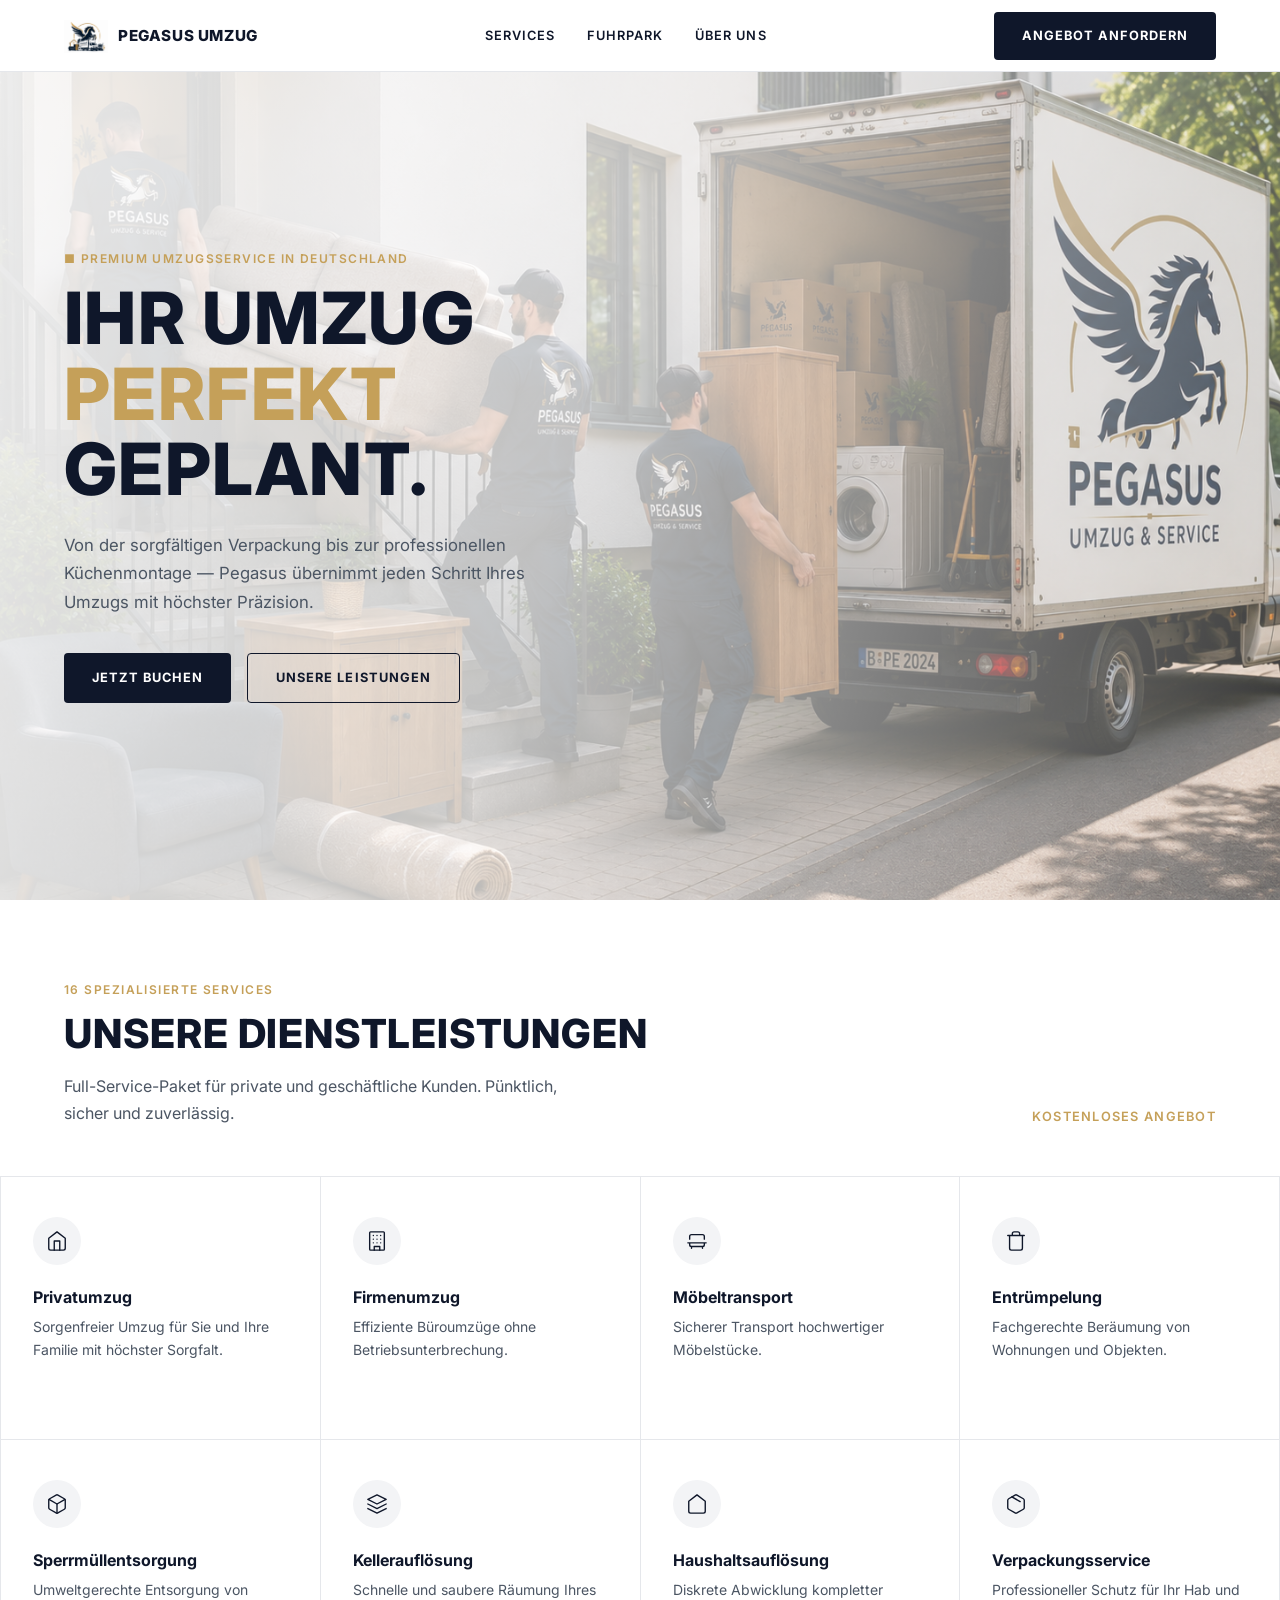
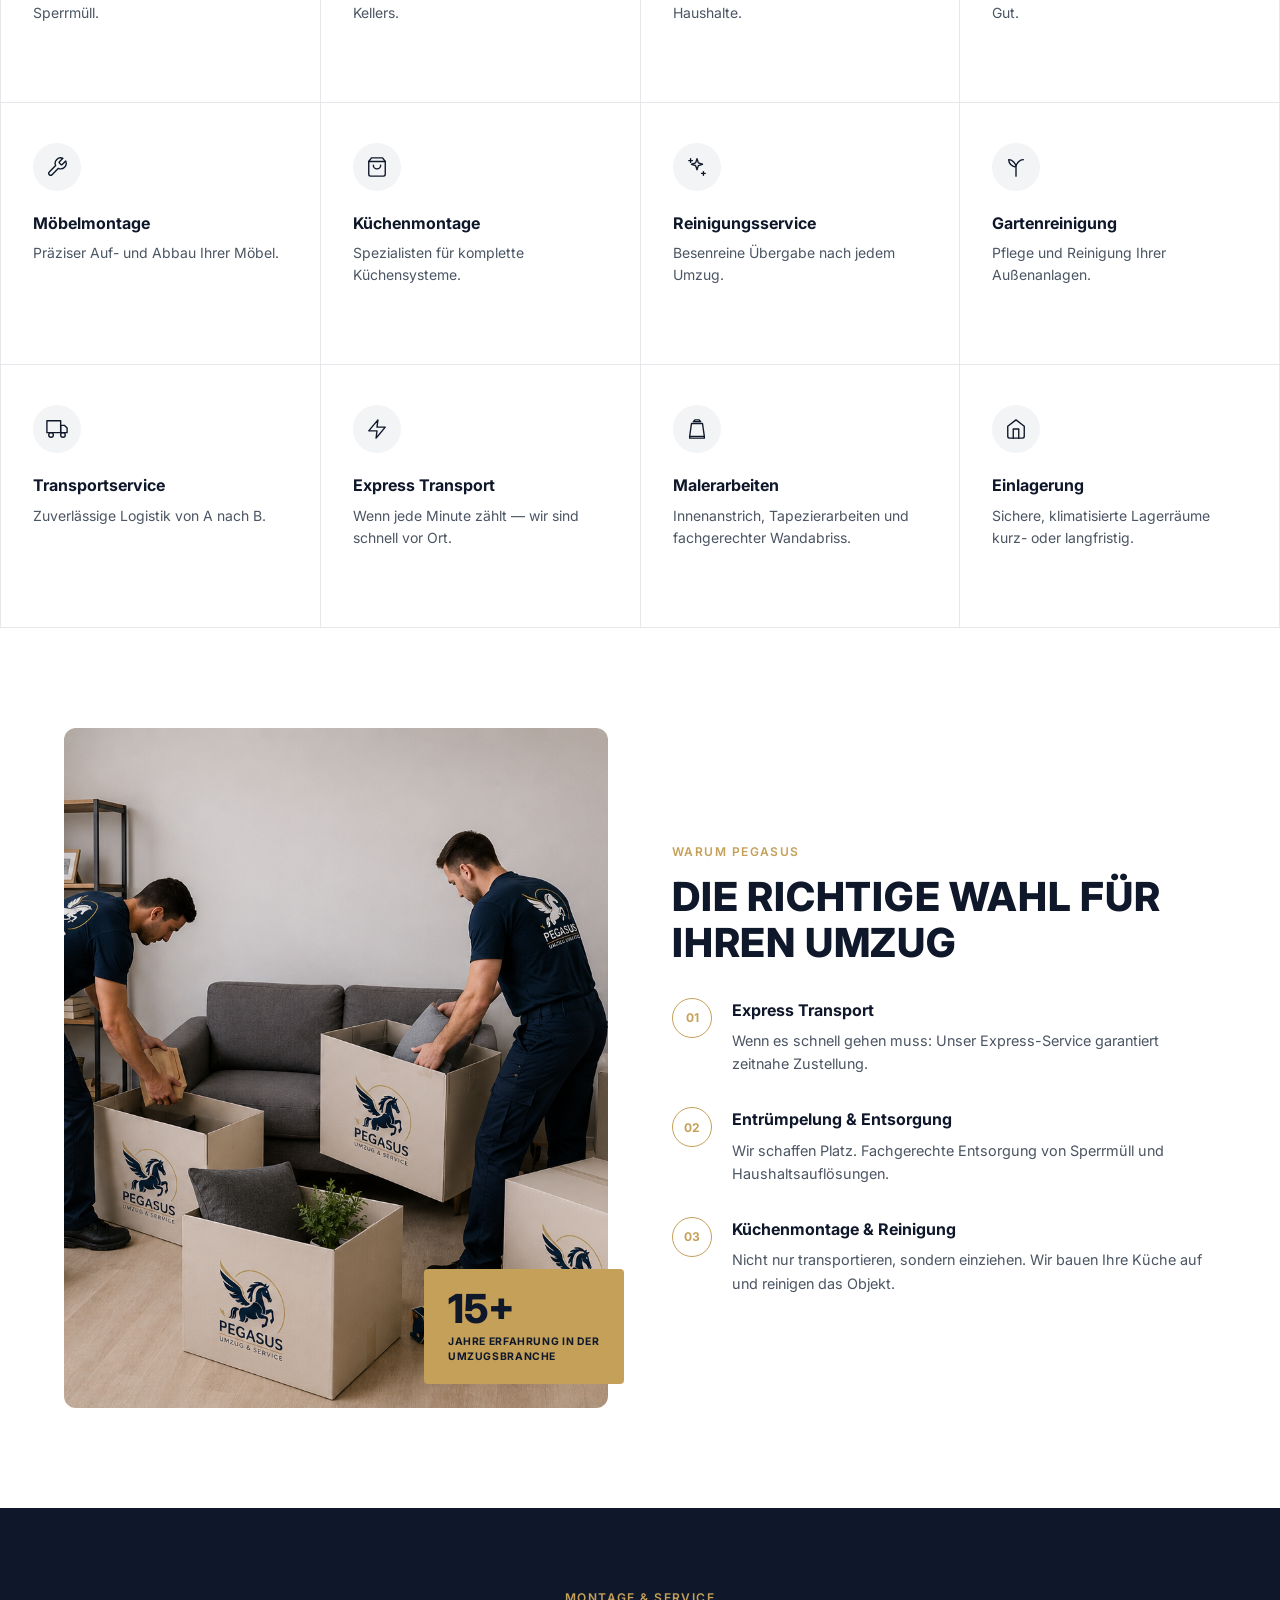
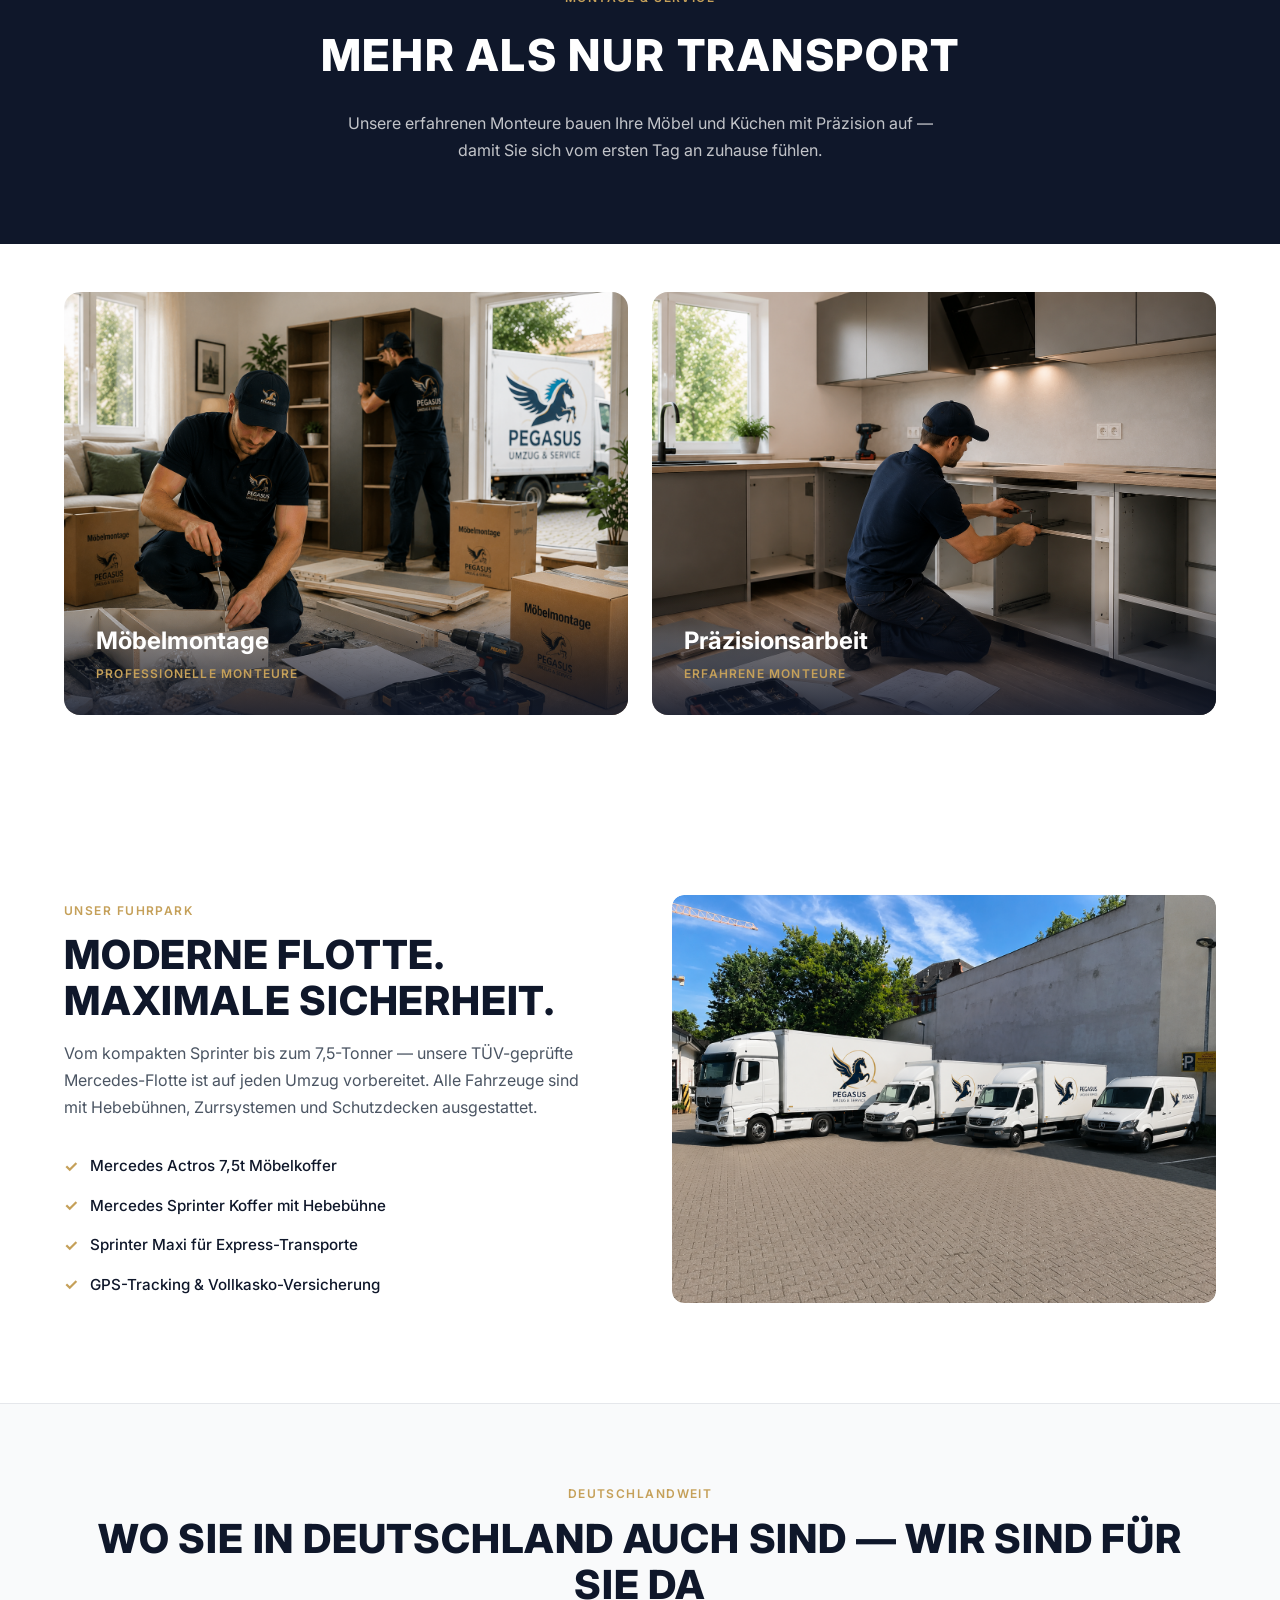
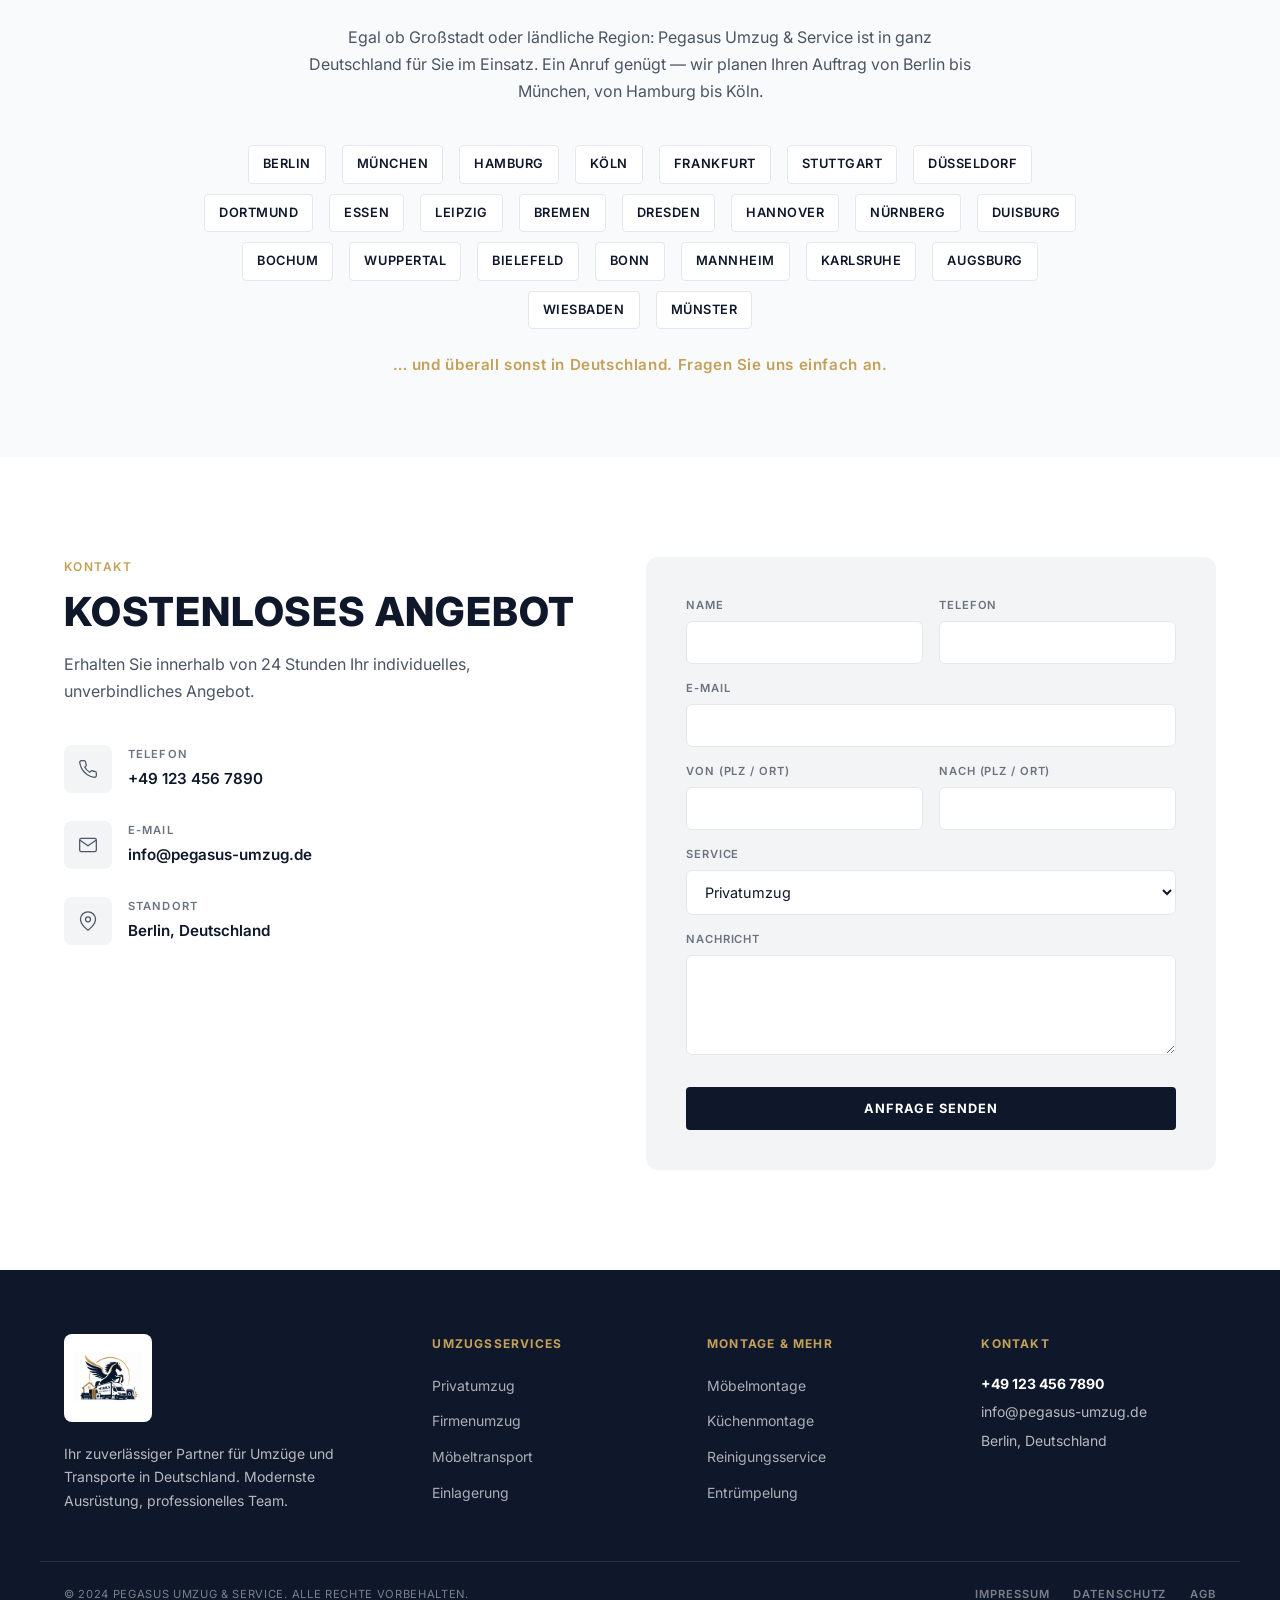
==== index.html @ 6a8cd38b "Pegasus Umzug static website Co-authored-by: Cursor <cursoragent@cursor.com>" ====
<!DOCTYPE html>
<html lang="de">
<head>
  <meta charset="UTF-8" />
  <meta name="viewport" content="width=device-width, initial-scale=1.0" />
  <title>PEGASUS UMZUG — Premium Umzugsservice in Deutschland</title>
  <link rel="preconnect" href="https://fonts.googleapis.com" />
  <link rel="preconnect" href="https://fonts.gstatic.com" crossorigin />
  <link href="https://fonts.googleapis.com/css2?family=Inter:wght@400;500;600;700;800&display=swap" rel="stylesheet" />
  <link rel="stylesheet" href="styles.css" />
</head>
<body>
  <!-- Header -->
  <header class="header" id="header">
    <div class="container header__inner">
      <a href="index.html" class="logo">
        <img src="images/logo.png" alt="Pegasus Umzug Logo" class="logo__img" />
        <span class="logo__text">PEGASUS UMZUG</span>
      </a>
      <nav class="nav" id="nav">
        <a href="#services" class="nav__link">SERVICES</a>
        <a href="#fuhrpark" class="nav__link">FUHRPARK</a>
        <a href="#ueber-uns" class="nav__link">ÜBER UNS</a>
      </nav>
      <a href="#kontakt" class="btn btn--primary header__cta">ANGEBOT ANFORDERN</a>
      <button class="menu-toggle" id="menuToggle" aria-label="Menü öffnen">
        <span></span><span></span><span></span>
      </button>
    </div>
  </header>

  <!-- Hero -->
  <section class="hero" id="hero">
    <div class="hero__bg">
      <img src="images/ChatGPT Image 21 May 2026 16_20_04.png" alt="Pegasus Umzug Team" />
      <div class="hero__overlay"></div>
    </div>
    <div class="container hero__content">
      <p class="label">■ PREMIUM UMZUGSSERVICE IN DEUTSCHLAND</p>
      <h1 class="hero__title">
        IHR UMZUG<br />
        <span class="text-gold">PERFEKT</span><br />
        GEPLANT.
      </h1>
      <p class="hero__desc">
        Von der sorgfältigen Verpackung bis zur professionellen Küchenmontage — Pegasus übernimmt jeden Schritt Ihres Umzugs mit höchster Präzision.
      </p>
      <div class="hero__buttons">
        <a href="#kontakt" class="btn btn--primary">JETZT BUCHEN</a>
        <a href="#services" class="btn btn--outline">UNSERE LEISTUNGEN</a>
      </div>
    </div>
  </section>

  <!-- Services -->
  <section class="services" id="services">
    <div class="container">
      <div class="services__header">
        <div>
          <p class="label">16 SPEZIALISIERTE SERVICES</p>
          <h2 class="section-title">UNSERE DIENSTLEISTUNGEN</h2>
          <p class="section-desc">Full-Service-Paket für private und geschäftliche Kunden. Pünktlich, sicher und zuverlässig.</p>
        </div>
        <a href="#kontakt" class="services__link">KOSTENLOSES ANGEBOT</a>
      </div>
    </div>
    <div class="services-grid" id="servicesGrid"></div>
  </section>

  <!-- Why Pegasus -->
  <section class="why" id="ueber-uns">
    <div class="container why__inner">
      <div class="why__image-wrap">
        <img src="images/ChatGPT Image 21 May 2026 16_37_24.png" alt="Pegasus Team beim Verpacken" class="why__image" />
        <div class="why__badge">
          <span class="why__badge-num">15+</span>
          <span class="why__badge-text">JAHRE ERFAHRUNG IN DER UMZUGSBRANCHE</span>
        </div>
      </div>
      <div class="why__content">
        <p class="label">WARUM PEGASUS</p>
        <h2 class="section-title">DIE RICHTIGE WAHL FÜR IHREN UMZUG</h2>
        <div class="why__features">
          <div class="why__feature">
            <span class="why__num">01</span>
            <div>
              <h3>Express Transport</h3>
              <p>Wenn es schnell gehen muss: Unser Express-Service garantiert zeitnahe Zustellung.</p>
            </div>
          </div>
          <div class="why__feature">
            <span class="why__num">02</span>
            <div>
              <h3>Entrümpelung & Entsorgung</h3>
              <p>Wir schaffen Platz. Fachgerechte Entsorgung von Sperrmüll und Haushaltsauflösungen.</p>
            </div>
          </div>
          <div class="why__feature">
            <span class="why__num">03</span>
            <div>
              <h3>Küchenmontage & Reinigung</h3>
              <p>Nicht nur transportieren, sondern einziehen. Wir bauen Ihre Küche auf und reinigen das Objekt.</p>
            </div>
          </div>
        </div>
      </div>
    </div>
  </section>

  <!-- Montage -->
  <section class="montage">
    <div class="montage__hero">
      <p class="label label--light">MONTAGE & SERVICE</p>
      <h2 class="montage__title">MEHR ALS NUR TRANSPORT</h2>
      <p class="montage__subtitle">
        Unsere erfahrenen Monteure bauen Ihre Möbel und Küchen mit Präzision auf — damit Sie sich vom ersten Tag an zuhause fühlen.
      </p>
    </div>
    <div class="container montage__cards">
      <div class="montage-card">
        <img src="images/Möbelmontage/ChatGPT Image 21 May 2026 21_52_45.png" alt="Möbelmontage" />
        <div class="montage-card__overlay">
          <h3>Möbelmontage</h3>
          <p class="text-gold">PROFESSIONELLE MONTEURE</p>
        </div>
      </div>
      <div class="montage-card">
        <img src="images/Küchenmontage/ChatGPT Image 21 May 2026 21_58_12.png" alt="Präzisionsarbeit" />
        <div class="montage-card__overlay">
          <h3>Präzisionsarbeit</h3>
          <p class="text-gold">ERFAHRENE MONTEURE</p>
        </div>
      </div>
    </div>
  </section>

  <!-- Fleet -->
  <section class="fleet" id="fuhrpark">
    <div class="container fleet__inner">
      <div class="fleet__content">
        <p class="label">UNSER FUHRPARK</p>
        <h2 class="section-title">MODERNE FLOTTE. MAXIMALE SICHERHEIT.</h2>
        <p class="section-desc">
          Vom kompakten Sprinter bis zum 7,5-Tonner — unsere TÜV-geprüfte Mercedes-Flotte ist auf jeden Umzug vorbereitet. Alle Fahrzeuge sind mit Hebebühnen, Zurrsystemen und Schutzdecken ausgestattet.
        </p>
        <ul class="fleet__list">
          <li>Mercedes Actros 7,5t Möbelkoffer</li>
          <li>Mercedes Sprinter Koffer mit Hebebühne</li>
          <li>Sprinter Maxi für Express-Transporte</li>
          <li>GPS-Tracking & Vollkasko-Versicherung</li>
        </ul>
      </div>
      <div class="fleet__image-wrap">
        <img src="images/araclar.png" alt="Pegasus Fuhrpark" class="fleet__image" />
      </div>
    </div>
  </section>

  <!-- Deutschlandweit -->
  <section class="coverage" id="einsatzgebiet">
    <div class="container coverage__inner">
      <p class="label">DEUTSCHLANDWEIT</p>
      <h2 class="section-title">WO SIE IN DEUTSCHLAND AUCH SIND — WIR SIND FÜR SIE DA</h2>
      <p class="section-desc coverage__lead">
        Egal ob Großstadt oder ländliche Region: Pegasus Umzug & Service ist in ganz Deutschland für Sie im Einsatz. Ein Anruf genügt — wir planen Ihren Auftrag von Berlin bis München, von Hamburg bis Köln.
      </p>
      <div class="coverage__cities">
        <span>Berlin</span><span>München</span><span>Hamburg</span><span>Köln</span>
        <span>Frankfurt</span><span>Stuttgart</span><span>Düsseldorf</span><span>Dortmund</span>
        <span>Essen</span><span>Leipzig</span><span>Bremen</span><span>Dresden</span>
        <span>Hannover</span><span>Nürnberg</span><span>Duisburg</span><span>Bochum</span>
        <span>Wuppertal</span><span>Bielefeld</span><span>Bonn</span><span>Mannheim</span>
        <span>Karlsruhe</span><span>Augsburg</span><span>Wiesbaden</span><span>Münster</span>
      </div>
      <p class="coverage__note">… und überall sonst in Deutschland. Fragen Sie uns einfach an.</p>
    </div>
  </section>

  <!-- Contact -->
  <section class="contact" id="kontakt">
    <div class="container contact__inner">
      <div class="contact__info">
        <p class="label">KONTAKT</p>
        <h2 class="section-title">KOSTENLOSES ANGEBOT</h2>
        <p class="section-desc">Erhalten Sie innerhalb von 24 Stunden Ihr individuelles, unverbindliches Angebot.</p>
        <div class="contact__details">
          <div class="contact__item">
            <div class="contact__icon">
              <svg viewBox="0 0 24 24" fill="none" stroke="currentColor" stroke-width="1.5"><path d="M22 16.92v3a2 2 0 01-2.18 2 19.79 19.79 0 01-8.63-3.07 19.5 19.5 0 01-6-6 19.79 19.79 0 01-3.07-8.67A2 2 0 014.11 2h3a2 2 0 012 1.72c.127.96.361 1.903.7 2.81a2 2 0 01-.45 2.11L8.09 9.91a16 16 0 006 6l1.27-1.27a2 2 0 012.11-.45c.907.339 1.85.573 2.81.7A2 2 0 0122 16.92z"/></svg>
            </div>
            <div>
              <span class="contact__label">TELEFON</span>
              <a href="tel:+491234567890">+49 123 456 7890</a>
            </div>
          </div>
          <div class="contact__item">
            <div class="contact__icon">
              <svg viewBox="0 0 24 24" fill="none" stroke="currentColor" stroke-width="1.5"><path d="M4 4h16c1.1 0 2 .9 2 2v12c0 1.1-.9 2-2 2H4c-1.1 0-2-.9-2-2V6c0-1.1.9-2 2-2z"/><polyline points="22,6 12,13 2,6"/></svg>
            </div>
            <div>
              <span class="contact__label">E-MAIL</span>
              <a href="mailto:info@pegasus-umzug.de">info@pegasus-umzug.de</a>
            </div>
          </div>
          <div class="contact__item">
            <div class="contact__icon">
              <svg viewBox="0 0 24 24" fill="none" stroke="currentColor" stroke-width="1.5"><path d="M21 10c0 7-9 13-9 13s-9-6-9-13a9 9 0 0118 0z"/><circle cx="12" cy="10" r="3"/></svg>
            </div>
            <div>
              <span class="contact__label">STANDORT</span>
              <span>Berlin, Deutschland</span>
            </div>
          </div>
        </div>
      </div>
      <form class="contact__form" id="contactForm" onsubmit="return false;">
        <div class="form-row">
          <div class="form-group">
            <label for="name">NAME</label>
            <input type="text" id="name" name="name" required />
          </div>
          <div class="form-group">
            <label for="phone">TELEFON</label>
            <input type="tel" id="phone" name="phone" required />
          </div>
        </div>
        <div class="form-group">
          <label for="email">E-MAIL</label>
          <input type="email" id="email" name="email" required />
        </div>
        <div class="form-row">
          <div class="form-group">
            <label for="from">VON (PLZ / ORT)</label>
            <input type="text" id="from" name="from" />
          </div>
          <div class="form-group">
            <label for="to">NACH (PLZ / ORT)</label>
            <input type="text" id="to" name="to" />
          </div>
        </div>
        <div class="form-group">
          <label for="service">SERVICE</label>
          <select id="service" name="service"></select>
        </div>
        <div class="form-group">
          <label for="message">NACHRICHT</label>
          <textarea id="message" name="message" rows="4"></textarea>
        </div>
        <button type="submit" class="btn btn--primary btn--full">ANFRAGE SENDEN</button>
      </form>
    </div>
  </section>

  <!-- Footer -->
  <footer class="footer">
    <div class="container footer__grid">
      <div class="footer__brand">
        <div class="footer__logo-box">
          <img src="images/logo.png" alt="Pegasus Umzug Logo" class="footer__logo" />
        </div>
        <p>Ihr zuverlässiger Partner für Umzüge und Transporte in Deutschland. Modernste Ausrüstung, professionelles Team.</p>
      </div>
      <div class="footer__col">
        <h4>UMZUGSSERVICES</h4>
        <ul>
          <li><a href="service.html?s=privatumzug">Privatumzug</a></li>
          <li><a href="service.html?s=firmenumzug">Firmenumzug</a></li>
          <li><a href="service.html?s=moebeltransport">Möbeltransport</a></li>
          <li><a href="service.html?s=einlagerung">Einlagerung</a></li>
        </ul>
      </div>
      <div class="footer__col">
        <h4>MONTAGE & MEHR</h4>
        <ul>
          <li><a href="service.html?s=moebelmontage">Möbelmontage</a></li>
          <li><a href="service.html?s=kuechenmontage">Küchenmontage</a></li>
          <li><a href="service.html?s=reinigungsservice">Reinigungsservice</a></li>
          <li><a href="service.html?s=entruempelung">Entrümpelung</a></li>
        </ul>
      </div>
      <div class="footer__col">
        <h4>KONTAKT</h4>
        <p class="footer__phone">+49 123 456 7890</p>
        <p>info@pegasus-umzug.de</p>
        <p>Berlin, Deutschland</p>
      </div>
    </div>
    <div class="container footer__bottom">
      <p>© 2024 PEGASUS UMZUG & SERVICE. ALLE RECHTE VORBEHALTEN.</p>
      <div class="footer__legal">
        <a href="#">IMPRESSUM</a>
        <a href="#">DATENSCHUTZ</a>
        <a href="#">AGB</a>
      </div>
    </div>
  </footer>

  <script src="services-data.js?v=5"></script>
  <script src="form.js?v=4"></script>
  <script src="script.js?v=4"></script>
</body>
</html>
---- styles.css ----
/* ===== Variables ===== */
:root {
  --navy: #0f172a;
  --navy-light: #1e293b;
  --gold: #c5a059;
  --gold-light: #d4b06a;
  --white: #ffffff;
  --gray-50: #f9fafb;
  --gray-100: #f3f4f6;
  --gray-200: #e5e7eb;
  --gray-400: #9ca3af;
  --gray-500: #6b7280;
  --gray-600: #4b5563;
  --font: 'Inter', -apple-system, BlinkMacSystemFont, sans-serif;
  --container: 1200px;
  --header-h: 72px;
}

/* ===== Reset ===== */
*, *::before, *::after { box-sizing: border-box; margin: 0; padding: 0; }
html { scroll-behavior: smooth; }
body {
  font-family: var(--font);
  color: var(--navy);
  background: var(--white);
  line-height: 1.6;
  -webkit-font-smoothing: antialiased;
}
img { max-width: 100%; display: block; }
a { text-decoration: none; color: inherit; }
ul { list-style: none; }
button { font-family: inherit; cursor: pointer; border: none; background: none; }

.container {
  max-width: var(--container);
  margin: 0 auto;
  padding: 0 24px;
}

/* ===== Utilities ===== */
.label {
  font-size: 0.75rem;
  font-weight: 600;
  letter-spacing: 0.12em;
  text-transform: uppercase;
  color: var(--gold);
  margin-bottom: 12px;
}
.label--light { color: var(--gold); }

.text-gold { color: var(--gold); }

.section-title {
  font-size: clamp(1.75rem, 4vw, 2.5rem);
  font-weight: 800;
  letter-spacing: 0.02em;
  text-transform: uppercase;
  line-height: 1.15;
  color: var(--navy);
  margin-bottom: 16px;
}

.section-desc {
  font-size: 1rem;
  color: var(--gray-600);
  max-width: 520px;
  line-height: 1.7;
}

/* ===== Buttons ===== */
.btn {
  display: inline-flex;
  align-items: center;
  justify-content: center;
  padding: 14px 28px;
  font-size: 0.8rem;
  font-weight: 700;
  letter-spacing: 0.08em;
  text-transform: uppercase;
  border-radius: 4px;
  transition: background 0.2s, color 0.2s, border-color 0.2s;
  white-space: nowrap;
}
.btn--primary {
  background: var(--navy);
  color: var(--white);
}
.btn--primary:hover { background: var(--navy-light); }
.btn--outline {
  background: transparent;
  color: var(--navy);
  border: 1.5px solid var(--navy);
}
.btn--outline:hover { background: var(--navy); color: var(--white); }
.btn--full { width: 100%; }

/* ===== Form toast ===== */
.form-toast {
  position: fixed;
  top: var(--header-h);
  left: 0;
  right: 0;
  z-index: 9999;
  display: flex;
  align-items: center;
  justify-content: center;
  gap: 16px;
  padding: 16px 24px;
  font-size: 0.95rem;
  font-weight: 600;
  letter-spacing: 0.02em;
  animation: toastIn 0.35s ease;
}
.form-toast--success {
  background: var(--navy);
  color: var(--white);
}
.form-toast--error {
  background: #991b1b;
  color: var(--white);
}
.form-toast__close {
  background: none;
  border: none;
  color: inherit;
  font-size: 1.5rem;
  line-height: 1;
  padding: 0 4px;
  opacity: 0.8;
  cursor: pointer;
}
.form-toast__close:hover { opacity: 1; }
@keyframes toastIn {
  from { transform: translateY(-100%); opacity: 0; }
  to { transform: translateY(0); opacity: 1; }
}

/* ===== Header ===== */
.header {
  position: fixed;
  top: 0;
  left: 0;
  right: 0;
  z-index: 1000;
  background: var(--white);
  border-bottom: 1px solid var(--gray-200);
  height: var(--header-h);
}
.header__inner {
  display: flex;
  align-items: center;
  justify-content: space-between;
  height: var(--header-h);
  gap: 24px;
}
.logo {
  display: flex;
  align-items: center;
  gap: 10px;
  flex-shrink: 0;
}
.logo__img {
  width: 44px;
  height: 44px;
  object-fit: contain;
}
.logo__text {
  font-size: 0.95rem;
  font-weight: 800;
  letter-spacing: 0.04em;
  color: var(--navy);
}
.nav {
  display: flex;
  align-items: center;
  gap: 32px;
}
.nav__link {
  font-size: 0.8rem;
  font-weight: 600;
  letter-spacing: 0.08em;
  color: var(--navy);
  transition: color 0.2s;
}
.nav__link:hover { color: var(--gold); }
.header__cta { flex-shrink: 0; }

.menu-toggle {
  display: none;
  flex-direction: column;
  gap: 5px;
  padding: 4px;
}
.menu-toggle span {
  display: block;
  width: 24px;
  height: 2px;
  background: var(--navy);
  transition: transform 0.3s, opacity 0.3s;
}
.menu-toggle.active span:nth-child(1) { transform: translateY(7px) rotate(45deg); }
.menu-toggle.active span:nth-child(2) { opacity: 0; }
.menu-toggle.active span:nth-child(3) { transform: translateY(-7px) rotate(-45deg); }

/* ===== Hero ===== */
.hero {
  position: relative;
  min-height: 100vh;
  display: flex;
  align-items: center;
  padding-top: var(--header-h);
  overflow: hidden;
}
.hero__bg {
  position: absolute;
  inset: 0;
}
.hero__bg img {
  width: 100%;
  height: 100%;
  object-fit: cover;
  object-position: center 30%;
}
.hero__overlay {
  position: absolute;
  inset: 0;
  background: linear-gradient(
    105deg,
    rgba(255, 255, 255, 0.92) 0%,
    rgba(255, 255, 255, 0.75) 45%,
    rgba(255, 255, 255, 0.2) 100%
  );
}
.hero__content {
  position: relative;
  z-index: 1;
  padding: 80px 24px 100px;
  max-width: var(--container);
  margin: 0 auto;
  width: 100%;
}
.hero__title {
  font-size: clamp(2.5rem, 7vw, 4.5rem);
  font-weight: 800;
  letter-spacing: 0.02em;
  line-height: 1.05;
  text-transform: uppercase;
  color: var(--navy);
  margin-bottom: 24px;
}
.hero__desc {
  font-size: 1.05rem;
  color: var(--gray-600);
  max-width: 480px;
  margin-bottom: 36px;
  line-height: 1.7;
}
.hero__buttons {
  display: flex;
  flex-wrap: wrap;
  gap: 16px;
}

/* ===== Services ===== */
.services {
  padding: 80px 0 0;
}
.services__header {
  display: flex;
  justify-content: space-between;
  align-items: flex-end;
  gap: 24px;
  margin-bottom: 48px;
  flex-wrap: wrap;
}
.services__link {
  font-size: 0.8rem;
  font-weight: 600;
  letter-spacing: 0.1em;
  text-transform: uppercase;
  color: var(--gold);
  white-space: nowrap;
  transition: color 0.2s;
}
.services__link:hover { color: var(--navy); }

.services-grid {
  display: grid;
  grid-template-columns: repeat(4, 1fr);
  border-top: 1px solid var(--gray-200);
  border-left: 1px solid var(--gray-200);
}
.service-card {
  display: block;
  padding: 40px 32px;
  border-right: 1px solid var(--gray-200);
  border-bottom: 1px solid var(--gray-200);
  transition: background 0.2s, box-shadow 0.2s;
  cursor: pointer;
  color: inherit;
}
.service-card:hover {
  background: var(--gray-50);
  box-shadow: inset 0 0 0 1px var(--gold);
}
.service-card__more {
  display: inline-block;
  margin-top: 16px;
  font-size: 0.75rem;
  font-weight: 600;
  letter-spacing: 0.06em;
  text-transform: uppercase;
  color: var(--gold);
  opacity: 0;
  transition: opacity 0.2s;
}
.service-card:hover .service-card__more { opacity: 1; }
.service-card__icon {
  width: 48px;
  height: 48px;
  border-radius: 50%;
  background: var(--gray-100);
  display: flex;
  align-items: center;
  justify-content: center;
  margin-bottom: 20px;
}
.service-card__icon svg {
  width: 22px;
  height: 22px;
  stroke: var(--navy);
  fill: none;
  stroke-width: 1.5;
  stroke-linecap: round;
  stroke-linejoin: round;
}
.service-card h3 {
  font-size: 1rem;
  font-weight: 700;
  color: var(--navy);
  margin-bottom: 6px;
}
.service-card p {
  font-size: 0.875rem;
  color: var(--gray-600);
  line-height: 1.6;
}

/* ===== Why Pegasus ===== */
.why {
  padding: 100px 0;
  background: var(--white);
}
.why__inner {
  display: grid;
  grid-template-columns: 1fr 1fr;
  gap: 64px;
  align-items: center;
}
.why__image-wrap {
  position: relative;
}
.why__image {
  width: 100%;
  border-radius: 12px;
  aspect-ratio: 4/5;
  object-fit: cover;
}
.why__badge {
  position: absolute;
  bottom: 24px;
  right: -16px;
  background: var(--gold);
  padding: 20px 24px;
  border-radius: 4px;
  max-width: 200px;
}
.why__badge-num {
  display: block;
  font-size: 2.5rem;
  font-weight: 800;
  color: var(--navy);
  line-height: 1;
}
.why__badge-text {
  font-size: 0.65rem;
  font-weight: 700;
  letter-spacing: 0.06em;
  text-transform: uppercase;
  color: var(--navy);
  line-height: 1.4;
  margin-top: 6px;
  display: block;
}
.why__features {
  display: flex;
  flex-direction: column;
  gap: 32px;
  margin-top: 32px;
}
.why__feature {
  display: flex;
  gap: 20px;
  align-items: flex-start;
}
.why__num {
  flex-shrink: 0;
  width: 40px;
  height: 40px;
  border-radius: 50%;
  border: 1.5px solid var(--gold);
  display: flex;
  align-items: center;
  justify-content: center;
  font-size: 0.75rem;
  font-weight: 700;
  color: var(--gold);
}
.why__feature h3 {
  font-size: 1rem;
  font-weight: 700;
  color: var(--navy);
  margin-bottom: 6px;
}
.why__feature p {
  font-size: 0.9rem;
  color: var(--gray-600);
  line-height: 1.6;
}

/* ===== Montage ===== */
.montage {
  background: var(--white);
}
.montage__hero {
  background: var(--navy);
  text-align: center;
  padding: 80px 24px;
}
.montage__title {
  font-size: clamp(1.75rem, 4vw, 2.75rem);
  font-weight: 800;
  letter-spacing: 0.04em;
  text-transform: uppercase;
  color: var(--white);
  margin-bottom: 20px;
}
.montage__subtitle {
  font-size: 1rem;
  color: rgba(255, 255, 255, 0.75);
  max-width: 600px;
  margin: 0 auto;
  line-height: 1.7;
}
.montage__cards {
  display: grid;
  grid-template-columns: 1fr 1fr;
  gap: 24px;
  padding: 48px 24px 80px;
  max-width: var(--container);
  margin: 0 auto;
}
.montage-card {
  position: relative;
  border-radius: 16px;
  overflow: hidden;
  aspect-ratio: 4/3;
}
.montage-card img {
  width: 100%;
  height: 100%;
  object-fit: cover;
}
.montage-card__overlay {
  position: absolute;
  bottom: 0;
  left: 0;
  right: 0;
  padding: 32px;
  background: linear-gradient(transparent, rgba(15, 23, 42, 0.85));
}
.montage-card__overlay h3 {
  font-size: 1.5rem;
  font-weight: 700;
  color: var(--white);
  margin-bottom: 4px;
}
.montage-card__overlay p {
  font-size: 0.75rem;
  font-weight: 600;
  letter-spacing: 0.1em;
}

/* ===== Fleet ===== */
.fleet {
  padding: 100px 0;
  background: var(--white);
}
.fleet__inner {
  display: grid;
  grid-template-columns: 1fr 1fr;
  gap: 64px;
  align-items: center;
}
.fleet__list {
  margin-top: 32px;
  display: flex;
  flex-direction: column;
  gap: 14px;
}
.fleet__list li {
  font-size: 0.95rem;
  color: var(--navy);
  font-weight: 500;
  display: flex;
  align-items: center;
  gap: 12px;
}
.fleet__list li::before {
  content: '✓';
  color: var(--gold);
  font-weight: 700;
  font-size: 1rem;
}
.fleet__image-wrap {
  border-radius: 12px;
  overflow: hidden;
}
.fleet__image {
  width: 100%;
  border-radius: 12px;
}

/* ===== Deutschlandweit ===== */
.coverage {
  padding: 80px 0;
  background: var(--gray-50);
  border-top: 1px solid var(--gray-200);
}
.coverage__inner {
  text-align: center;
}
.coverage__lead {
  margin: 0 auto 40px;
  max-width: 680px;
}
.coverage__cities {
  display: flex;
  flex-wrap: wrap;
  justify-content: center;
  gap: 10px 16px;
  max-width: 900px;
  margin: 0 auto 24px;
}
.coverage__cities span {
  font-size: 0.8rem;
  font-weight: 600;
  letter-spacing: 0.04em;
  text-transform: uppercase;
  color: var(--navy);
  padding: 8px 14px;
  background: var(--white);
  border: 1px solid var(--gray-200);
  border-radius: 4px;
}
.coverage__note {
  font-size: 0.95rem;
  color: var(--gold);
  font-weight: 600;
  letter-spacing: 0.04em;
}

/* ===== Contact ===== */
.contact {
  padding: 100px 0;
  background: var(--white);
}
.contact__inner {
  display: grid;
  grid-template-columns: 1fr 1.1fr;
  gap: 64px;
  align-items: start;
}
.contact__details {
  margin-top: 40px;
  display: flex;
  flex-direction: column;
  gap: 28px;
}
.contact__item {
  display: flex;
  align-items: center;
  gap: 16px;
}
.contact__icon {
  width: 48px;
  height: 48px;
  background: var(--gray-100);
  border-radius: 8px;
  display: flex;
  align-items: center;
  justify-content: center;
  flex-shrink: 0;
}
.contact__icon svg {
  width: 20px;
  height: 20px;
  stroke: var(--gray-600);
}
.contact__label {
  display: block;
  font-size: 0.7rem;
  font-weight: 600;
  letter-spacing: 0.1em;
  text-transform: uppercase;
  color: var(--gray-500);
  margin-bottom: 2px;
}
.contact__item a,
.contact__item span:not(.contact__label) {
  font-size: 0.95rem;
  font-weight: 600;
  color: var(--navy);
}
.contact__item a:hover { color: var(--gold); }

.contact__form {
  background: var(--gray-100);
  border-radius: 12px;
  padding: 40px;
}
.form-row {
  display: grid;
  grid-template-columns: 1fr 1fr;
  gap: 16px;
}
.form-group {
  margin-bottom: 16px;
}
.form-group label {
  display: block;
  font-size: 0.7rem;
  font-weight: 600;
  letter-spacing: 0.08em;
  text-transform: uppercase;
  color: var(--gray-500);
  margin-bottom: 6px;
}
.form-group input,
.form-group select,
.form-group textarea {
  width: 100%;
  padding: 12px 14px;
  font-family: var(--font);
  font-size: 0.9rem;
  color: var(--navy);
  background: var(--white);
  border: 1px solid var(--gray-200);
  border-radius: 6px;
  outline: none;
  transition: border-color 0.2s;
}
.form-group input:focus,
.form-group select:focus,
.form-group textarea:focus {
  border-color: var(--navy);
}
.form-group textarea { resize: vertical; min-height: 100px; }
.contact__form .btn { margin-top: 8px; }

/* ===== Footer ===== */
.footer {
  background: var(--navy);
  color: rgba(255, 255, 255, 0.7);
  padding: 64px 0 0;
}
.footer__grid {
  display: grid;
  grid-template-columns: 1.4fr 1fr 1fr 1fr;
  gap: 40px;
  padding-bottom: 48px;
}
.footer__logo-box {
  width: 88px;
  height: 88px;
  background: var(--white);
  border-radius: 8px;
  display: flex;
  align-items: center;
  justify-content: center;
  padding: 10px;
  margin-bottom: 20px;
}
.footer__logo {
  width: 100%;
  height: 100%;
  object-fit: contain;
}
.footer__brand p {
  font-size: 0.875rem;
  line-height: 1.7;
  max-width: 280px;
}
.footer__col h4 {
  font-size: 0.75rem;
  font-weight: 700;
  letter-spacing: 0.1em;
  text-transform: uppercase;
  color: var(--gold);
  margin-bottom: 20px;
}
.footer__col ul { display: flex; flex-direction: column; gap: 10px; }
.footer__col a {
  font-size: 0.875rem;
  color: rgba(255, 255, 255, 0.65);
  transition: color 0.2s;
}
.footer__col a:hover { color: var(--white); }
.footer__phone {
  font-size: 1rem;
  font-weight: 700;
  color: var(--white) !important;
  margin-bottom: 8px;
}
.footer__col p {
  font-size: 0.875rem;
  margin-bottom: 6px;
}
.footer__bottom {
  display: flex;
  justify-content: space-between;
  align-items: center;
  padding: 24px;
  border-top: 1px solid rgba(255, 255, 255, 0.1);
  flex-wrap: wrap;
  gap: 16px;
}
.footer__bottom p {
  font-size: 0.7rem;
  letter-spacing: 0.06em;
  text-transform: uppercase;
  color: rgba(255, 255, 255, 0.45);
}
.footer__legal {
  display: flex;
  gap: 24px;
}
.footer__legal a {
  font-size: 0.7rem;
  font-weight: 600;
  letter-spacing: 0.08em;
  text-transform: uppercase;
  color: rgba(255, 255, 255, 0.45);
  transition: color 0.2s;
}
.footer__legal a:hover { color: var(--white); }

/* ===== Responsive ===== */
@media (max-width: 1024px) {
  .services-grid { grid-template-columns: repeat(2, 1fr); }
  .why__inner,
  .fleet__inner,
  .contact__inner { grid-template-columns: 1fr; gap: 40px; }
  .why__badge { right: 16px; }
  .footer__grid { grid-template-columns: 1fr 1fr; }
}

/* ===== Service detail page ===== */
body:has(#serviceMain) {
  padding-top: var(--header-h);
}

.service-hero {
  padding: 48px 0 32px;
  background: var(--gray-50);
  border-bottom: 1px solid var(--gray-200);
}
.service-back {
  display: inline-block;
  font-size: 0.75rem;
  font-weight: 600;
  letter-spacing: 0.08em;
  text-transform: uppercase;
  color: var(--gray-600);
  margin-bottom: 20px;
  transition: color 0.2s;
}
.service-back:hover { color: var(--gold); }
.service-hero__intro {
  font-size: 1.1rem;
  color: var(--gray-600);
  max-width: 720px;
  line-height: 1.75;
  margin-top: 8px;
}

.service-gallery {
  padding: 48px 0;
}
.service-gallery__grid {
  display: grid;
  grid-template-columns: 1fr 1fr;
  gap: 32px;
}
.service-gallery__grid--single {
  grid-template-columns: 1fr;
  max-width: 720px;
  margin: 0 auto;
}
.service-gallery__item {
  margin: 0;
  border-radius: 12px;
  overflow: hidden;
  background: var(--gray-100);
}
.service-gallery__item img {
  width: 100%;
  aspect-ratio: 4/3;
  object-fit: cover;
  border-radius: 12px;
}

.service-content {
  padding: 64px 0;
  background: var(--white);
}
.service-content__inner {
  display: grid;
  grid-template-columns: 1fr 320px;
  gap: 48px;
  align-items: start;
}
.service-content__text h2 {
  font-size: 1.25rem;
  font-weight: 800;
  letter-spacing: 0.04em;
  text-transform: uppercase;
  color: var(--navy);
  margin-bottom: 20px;
}
.service-content__text p {
  font-size: 1rem;
  color: var(--gray-600);
  line-height: 1.8;
  margin-bottom: 28px;
}
.service-highlights {
  display: flex;
  flex-direction: column;
  gap: 12px;
}
.service-highlights li {
  font-size: 0.95rem;
  font-weight: 500;
  color: var(--navy);
  display: flex;
  align-items: center;
  gap: 12px;
}
.service-highlights li::before {
  content: '✓';
  color: var(--gold);
  font-weight: 700;
}
.service-content__cta {
  background: var(--navy);
  color: var(--white);
  padding: 32px;
  border-radius: 12px;
  position: sticky;
  top: calc(var(--header-h) + 24px);
}
.service-content__cta h3 {
  font-size: 1.1rem;
  font-weight: 700;
  margin-bottom: 12px;
}
.service-content__cta p {
  font-size: 0.9rem;
  color: rgba(255, 255, 255, 0.75);
  line-height: 1.6;
  margin-bottom: 24px;
}
.service-content__cta strong { color: var(--gold); }

.service-detail--error {
  padding: 120px 0;
  text-align: center;
}

@media (max-width: 1024px) {
  .service-gallery__grid,
  .service-content__inner {
    grid-template-columns: 1fr;
  }
  .service-content__cta { position: static; }
}

@media (max-width: 768px) {
  .nav {
    position: fixed;
    top: var(--header-h);
    left: 0;
    right: 0;
    background: var(--white);
    flex-direction: column;
    padding: 24px;
    gap: 20px;
    border-bottom: 1px solid var(--gray-200);
    transform: translateY(-120%);
    opacity: 0;
    pointer-events: none;
    transition: transform 0.3s, opacity 0.3s;
  }
  .nav.open {
    transform: translateY(0);
    opacity: 1;
    pointer-events: all;
  }
  .menu-toggle { display: flex; }
  .header__cta { display: none; }
  .services-grid { grid-template-columns: 1fr; }
  .montage__cards { grid-template-columns: 1fr; }
  .form-row { grid-template-columns: 1fr; }
  .footer__grid { grid-template-columns: 1fr; }
  .footer__bottom { flex-direction: column; text-align: center; }
  .hero__buttons { flex-direction: column; }
  .hero__buttons .btn { width: 100%; }
}
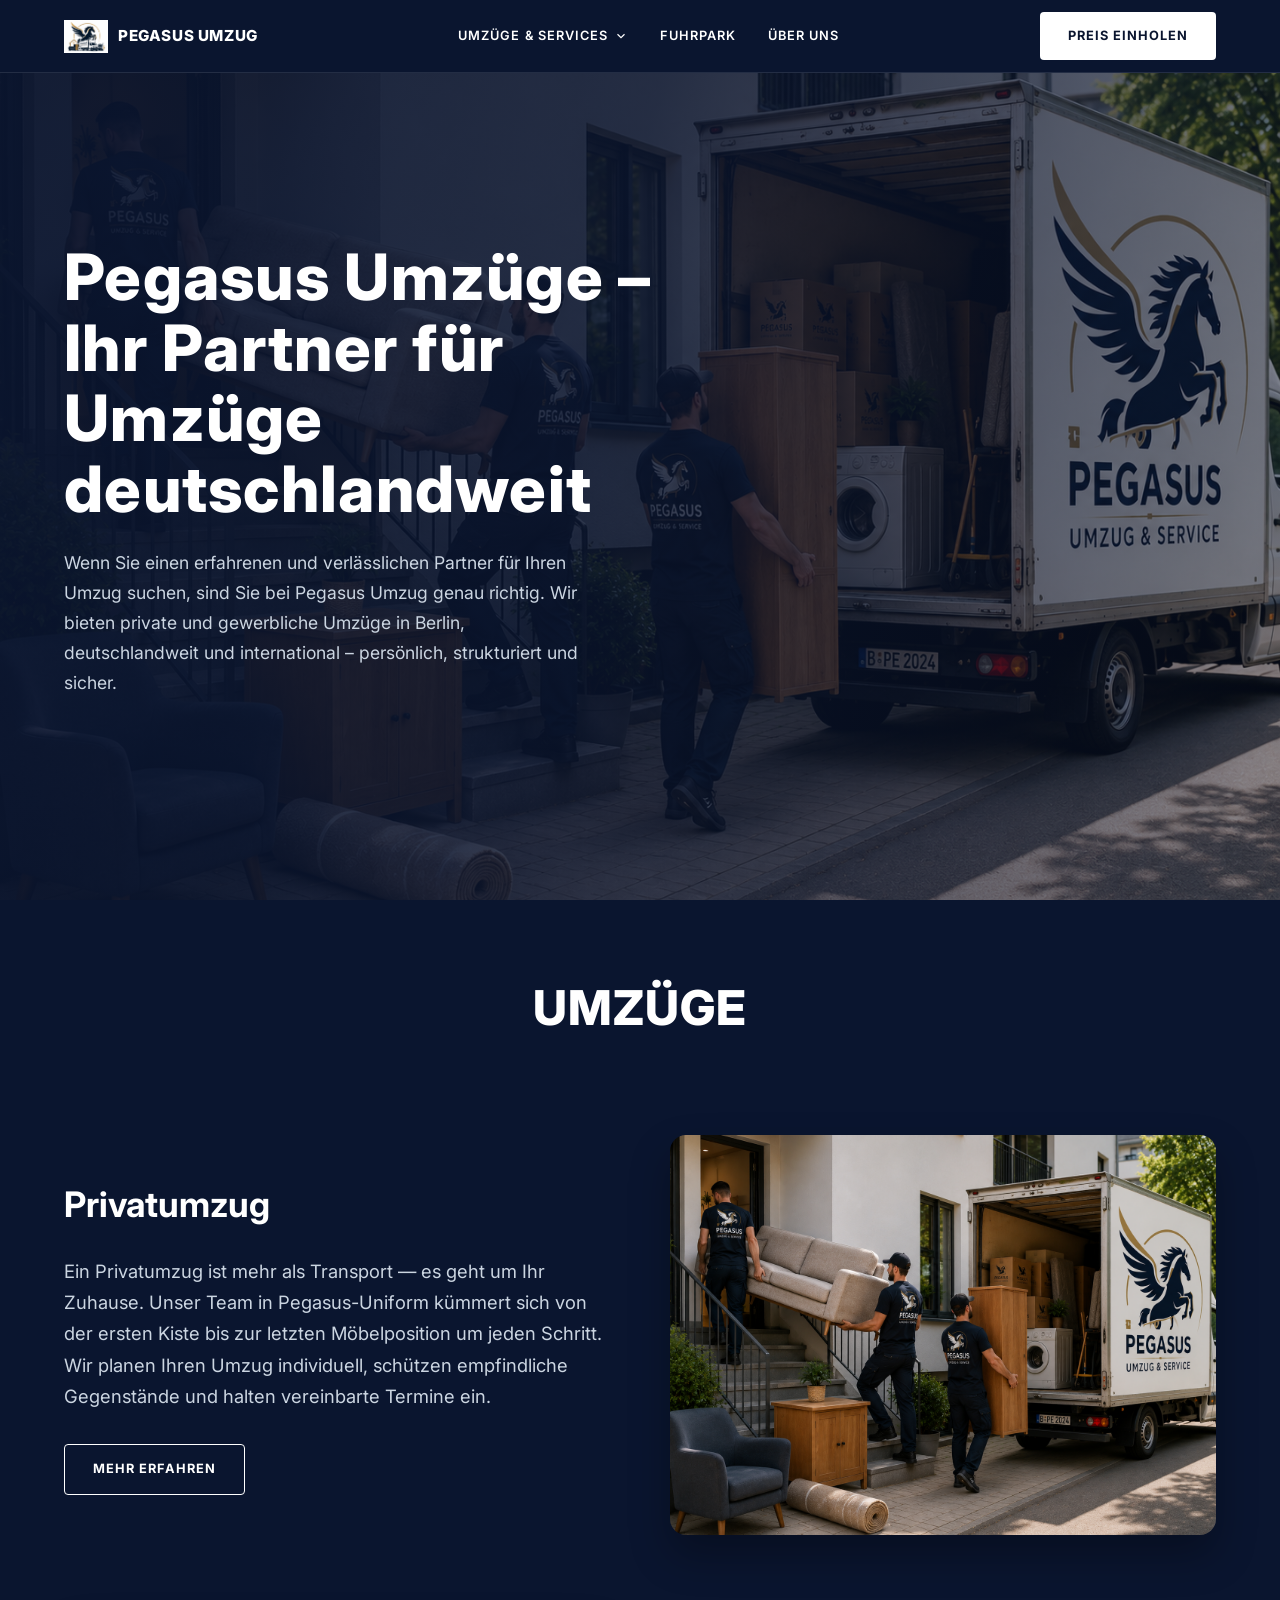
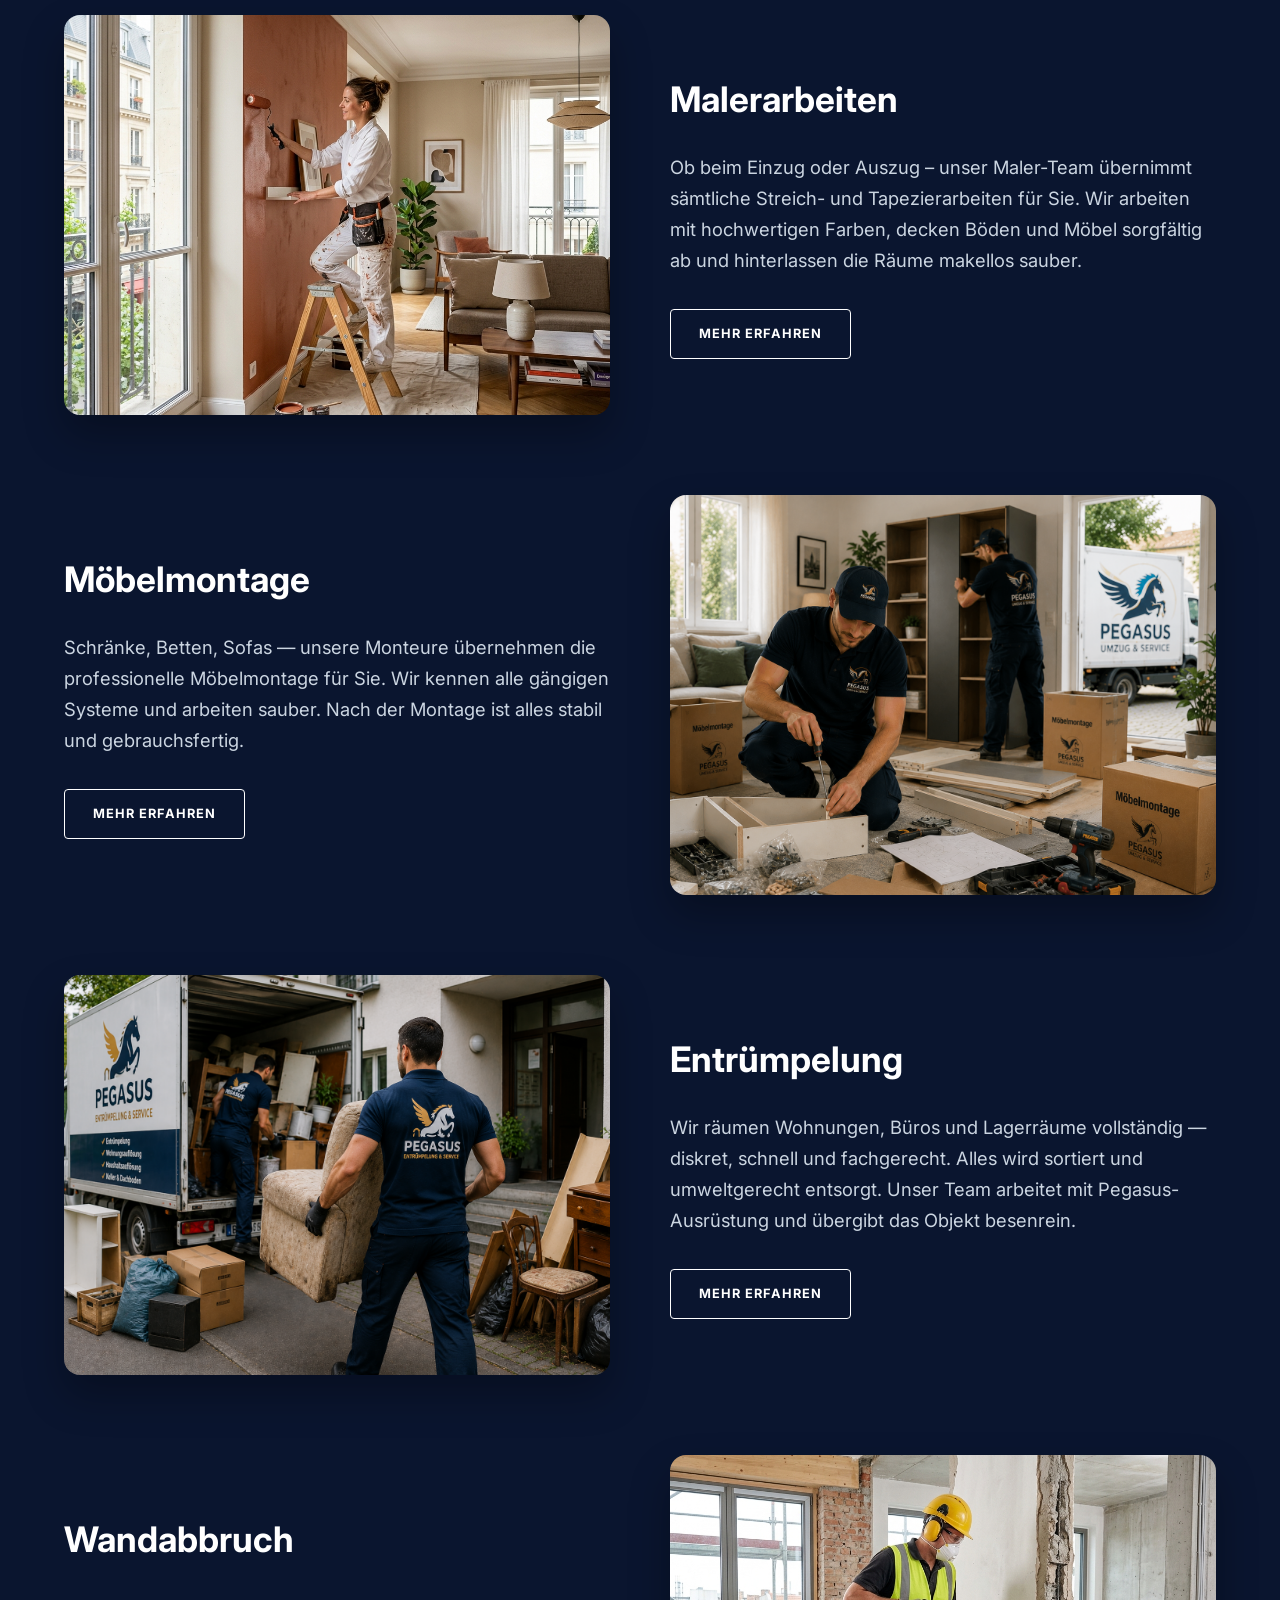
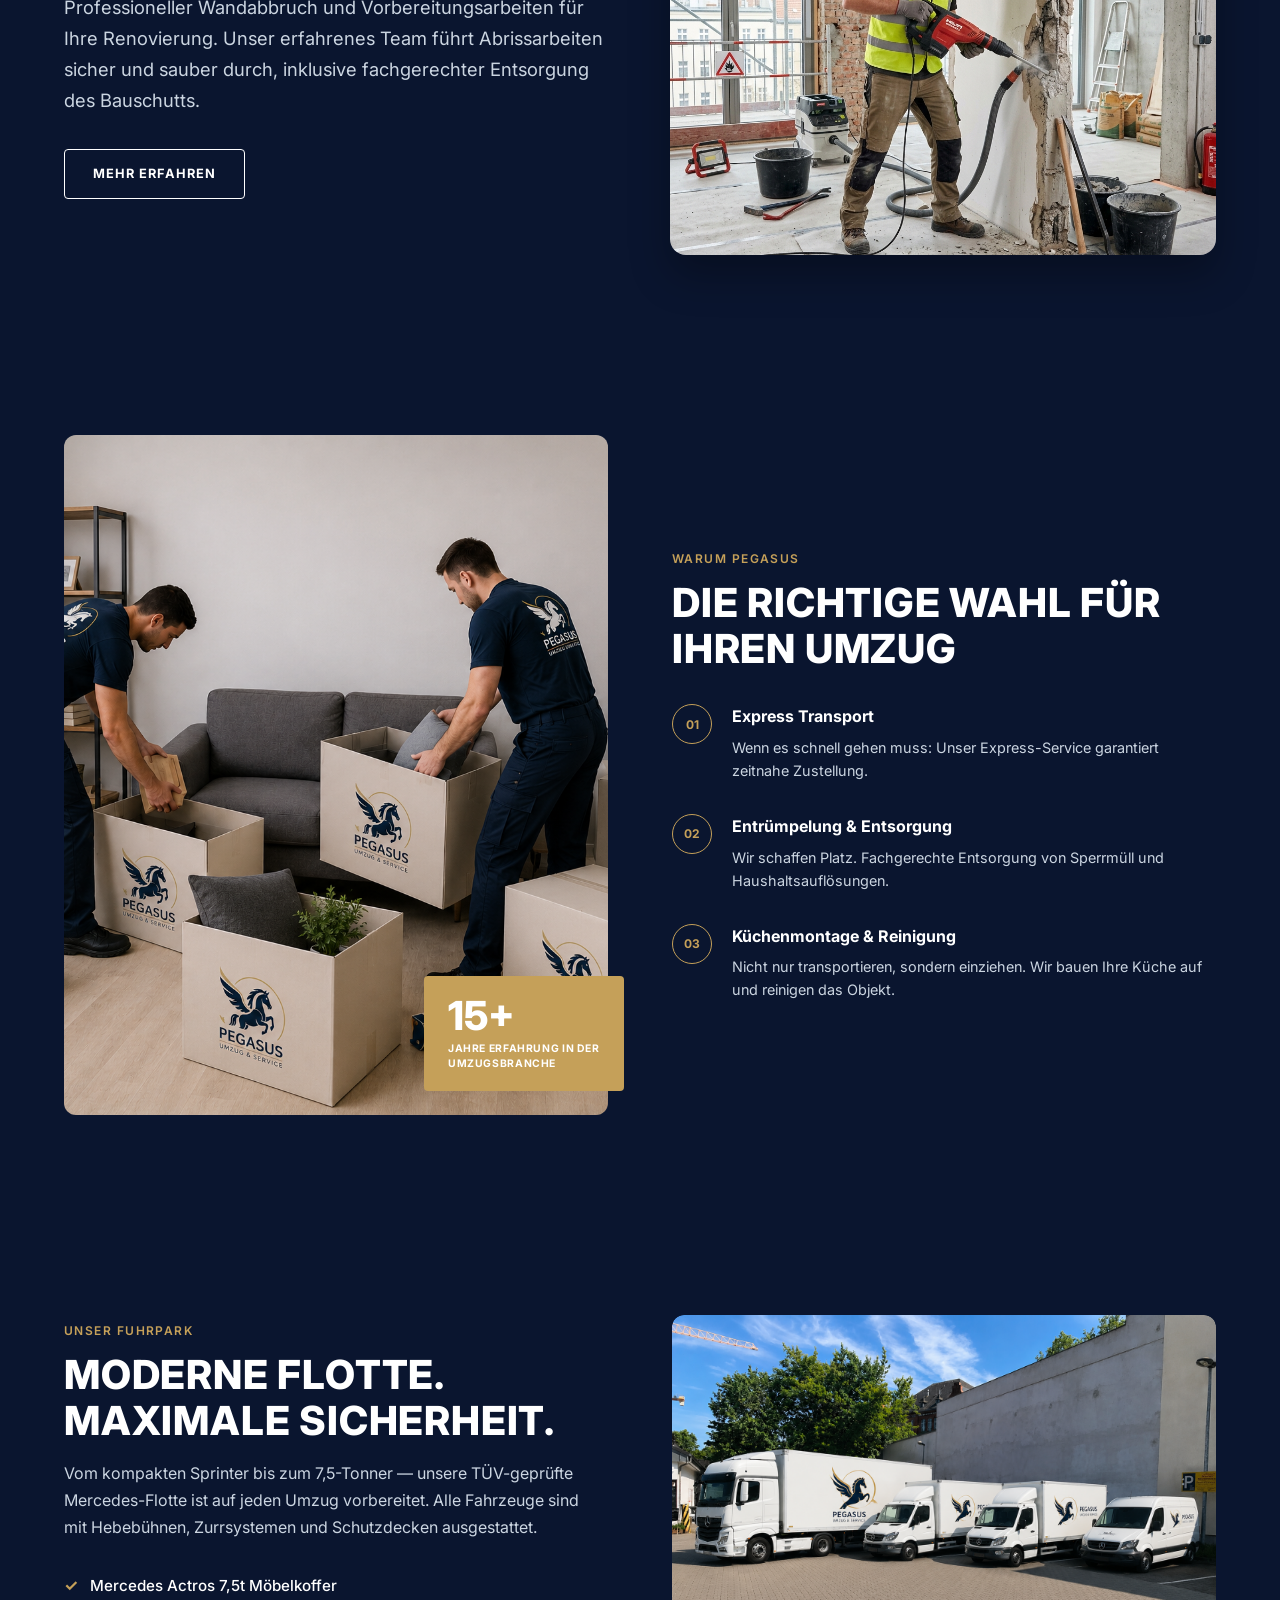
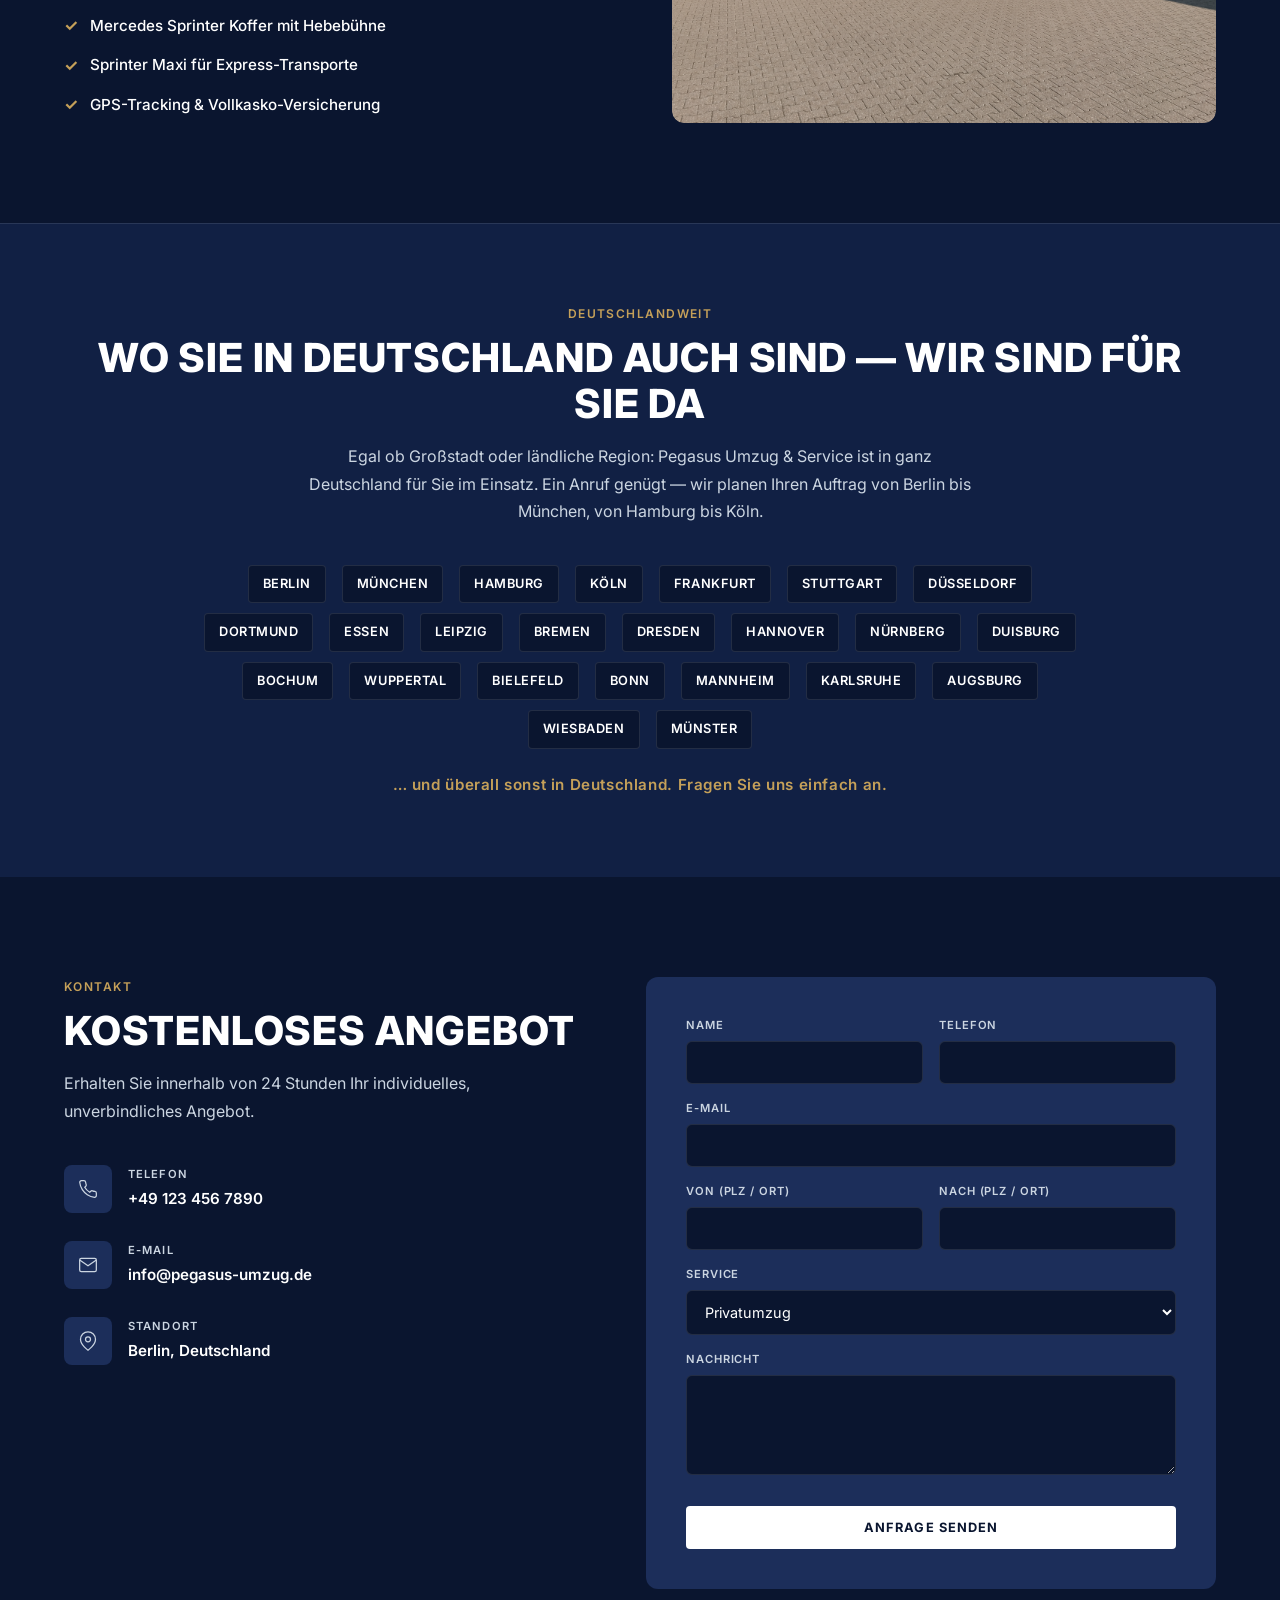
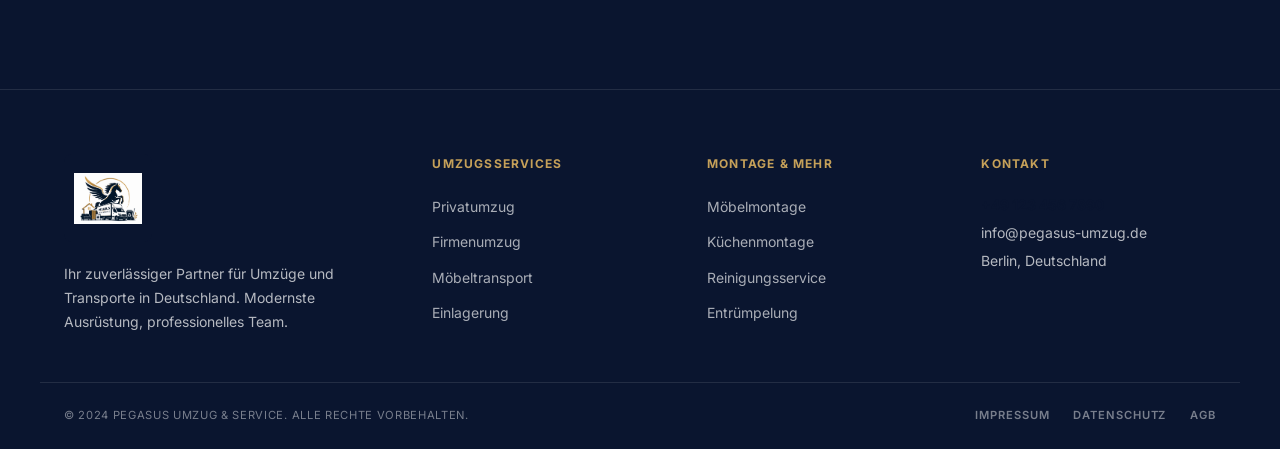
==== commit 498d8c13: "Update site and add new photos" ====
--- a/index.html
+++ b/index.html
@@ -12,17 +12,49 @@
 <body>
   <!-- Header -->
   <header class="header" id="header">
+
     <div class="container header__inner">
       <a href="index.html" class="logo">
         <img src="images/logo.png" alt="Pegasus Umzug Logo" class="logo__img" />
         <span class="logo__text">PEGASUS UMZUG</span>
       </a>
       <nav class="nav" id="nav">
-        <a href="#services" class="nav__link">SERVICES</a>
-        <a href="#fuhrpark" class="nav__link">FUHRPARK</a>
-        <a href="#ueber-uns" class="nav__link">ÜBER UNS</a>
+        <div class="nav__item has-dropdown">
+          <a href="#services" class="nav__link">UMZÜGE & SERVICES <svg viewBox="0 0 24 24" width="14" height="14" fill="none" stroke="currentColor" stroke-width="2"><polyline points="6 9 12 15 18 9"/></svg></a>
+          <div class="nav__dropdown mega-menu">
+            <a href="service.html?s=privatumzug">PRIVATUMZUG</a>
+            <a href="service.html?s=firmenumzug">FIRMENUMZUG</a>
+            <a href="service.html?s=behoerdenumzug">BEHÖRDENUMZUG</a>
+            <a href="service.html?s=seniorenumzug">SENIORENUMZUG</a>
+            <a href="service.html?s=moebeltransport">MÖBELTRANSPORT</a>
+            <a href="service.html?s=kleintransport">KLEINTRANSPORT</a>
+            <a href="service.html?s=transportservice">TRANSPORTSERVICE</a>
+            <a href="service.html?s=express-transport">EXPRESS TRANSPORT</a>
+            <a href="service.html?s=beiladung">BEILADUNG</a>
+            <a href="service.html?s=einlagerung">EINLAGERUNG</a>
+            <a href="service.html?s=halteverbotszone">HALTEVERBOTSZONE</a>
+            <a href="service.html?s=moebelmontage">MÖBELMONTAGE</a>
+            <a href="service.html?s=kuechenmontage">KÜCHENMONTAGE</a>
+            <a href="service.html?s=malerarbeiten">MALERARBEITEN</a>
+            <a href="service.html?s=wandabbruch">WANDABBRUCH</a>
+            <a href="service.html?s=entruempelung">ENTRÜMPELUNG</a>
+            <a href="service.html?s=sperrmuellentsorgung">SPERRMÜLL</a>
+            <a href="service.html?s=kelleraufloesung">KELLERAUFLÖSUNG</a>
+            <a href="service.html?s=haushaltsaufloesung">HAUSHALTSAUFLÖSUNG</a>
+            <a href="service.html?s=verpackungsservice">VERPACKUNG</a>
+            <a href="service.html?s=reinigungsservice">REINIGUNGSSERVICE</a>
+            <a href="service.html?s=gartenreinigung">GARTENREINIGUNG</a>
+          </div>
+        </div>
+
+        <div class="nav__item">
+          <a href="#fuhrpark" class="nav__link">FUHRPARK</a>
+        </div>
+        <div class="nav__item">
+          <a href="#ueber-uns" class="nav__link">ÜBER UNS</a>
+        </div>
       </nav>
-      <a href="#kontakt" class="btn btn--primary header__cta">ANGEBOT ANFORDERN</a>
+      <a href="#kontakt" class="btn btn--primary header__cta">PREIS EINHOLEN</a>
       <button class="menu-toggle" id="menuToggle" aria-label="Menü öffnen">
         <span></span><span></span><span></span>
       </button>
@@ -35,19 +67,14 @@
       <img src="images/ChatGPT Image 21 May 2026 16_20_04.png" alt="Pegasus Umzug Team" />
       <div class="hero__overlay"></div>
     </div>
-    <div class="container hero__content">
-      <p class="label">■ PREMIUM UMZUGSSERVICE IN DEUTSCHLAND</p>
-      <h1 class="hero__title">
-        IHR UMZUG<br />
-        <span class="text-gold">PERFEKT</span><br />
-        GEPLANT.
-      </h1>
-      <p class="hero__desc">
-        Von der sorgfältigen Verpackung bis zur professionellen Küchenmontage — Pegasus übernimmt jeden Schritt Ihres Umzugs mit höchster Präzision.
-      </p>
-      <div class="hero__buttons">
-        <a href="#kontakt" class="btn btn--primary">JETZT BUCHEN</a>
-        <a href="#services" class="btn btn--outline">UNSERE LEISTUNGEN</a>
+    <div class="container hero__inner hero__inner--flex">
+      <div class="hero__content">
+        <h1 class="hero__title">
+          Pegasus Umzüge – Ihr Partner für Umzüge deutschlandweit
+        </h1>
+        <p class="hero__desc">
+          Wenn Sie einen erfahrenen und verlässlichen Partner für Ihren Umzug suchen, sind Sie bei Pegasus Umzug genau richtig. Wir bieten private und gewerbliche Umzüge in Berlin, deutschlandweit und international – persönlich, strukturiert und sicher.
+        </p>
       </div>
     </div>
   </section>
@@ -55,16 +82,74 @@
   <!-- Services -->
   <section class="services" id="services">
     <div class="container">
-      <div class="services__header">
-        <div>
-          <p class="label">16 SPEZIALISIERTE SERVICES</p>
-          <h2 class="section-title">UNSERE DIENSTLEISTUNGEN</h2>
-          <p class="section-desc">Full-Service-Paket für private und geschäftliche Kunden. Pünktlich, sicher und zuverlässig.</p>
-        </div>
-        <a href="#kontakt" class="services__link">KOSTENLOSES ANGEBOT</a>
-      </div>
-    </div>
-    <div class="services-grid" id="servicesGrid"></div>
+      <div class="services__header" style="justify-content: center; text-align: center; margin-bottom: 20px;">
+        <h2 class="section-title" style="font-size: 3rem; margin: 0 auto;">UMZÜGE</h2>
+      </div>
+
+      <div class="zig-zag">
+        <!-- 1. Privatumzug -->
+        <div class="zz-row">
+          <div class="zz-content">
+            <h3>Privatumzug</h3>
+            <p>Ein Privatumzug ist mehr als Transport — es geht um Ihr Zuhause. Unser Team in Pegasus-Uniform kümmert sich von der ersten Kiste bis zur letzten Möbelposition um jeden Schritt. Wir planen Ihren Umzug individuell, schützen empfindliche Gegenstände und halten vereinbarte Termine ein.</p>
+            <a href="service.html?s=privatumzug" class="btn btn--outline">MEHR ERFAHREN</a>
+          </div>
+          <div class="zz-image">
+            <img src="images/ChatGPT Image 21 May 2026 16_20_04.png" alt="Privatumzug" />
+          </div>
+        </div>
+
+        <!-- 2. Malerarbeiten -->
+        <div class="zz-row">
+          <div class="zz-content">
+            <h3>Malerarbeiten</h3>
+            <p>Ob beim Einzug oder Auszug – unser Maler-Team übernimmt sämtliche Streich- und Tapezierarbeiten für Sie. Wir arbeiten mit hochwertigen Farben, decken Böden und Möbel sorgfältig ab und hinterlassen die Räume makellos sauber.</p>
+            <a href="service.html?s=malerarbeiten" class="btn btn--outline">MEHR ERFAHREN</a>
+          </div>
+          <div class="zz-image">
+            <img src="images/malerarbeiten_professional.png" alt="Malerarbeiten" />
+          </div>
+        </div>
+
+        <!-- 3. Möbelmontage -->
+        <div class="zz-row">
+          <div class="zz-content">
+            <h3>Möbelmontage</h3>
+            <p>Schränke, Betten, Sofas — unsere Monteure übernehmen die professionelle Möbelmontage für Sie. Wir kennen alle gängigen Systeme und arbeiten sauber. Nach der Montage ist alles stabil und gebrauchsfertig.</p>
+            <a href="service.html?s=moebelmontage" class="btn btn--outline">MEHR ERFAHREN</a>
+          </div>
+          <div class="zz-image">
+            <img src="images/Möbelmontage/ChatGPT Image 21 May 2026 21_52_45.png" alt="Möbelmontage" />
+          </div>
+        </div>
+
+        <!-- 4. Entrümpelung -->
+        <div class="zz-row">
+          <div class="zz-content">
+            <h3>Entrümpelung</h3>
+            <p>Wir räumen Wohnungen, Büros und Lagerräume vollständig — diskret, schnell und fachgerecht. Alles wird sortiert und umweltgerecht entsorgt. Unser Team arbeitet mit Pegasus-Ausrüstung und übergibt das Objekt besenrein.</p>
+            <a href="service.html?s=entruempelung" class="btn btn--outline">MEHR ERFAHREN</a>
+          </div>
+          <div class="zz-image">
+            <img src="images/Entrümpelung/ChatGPT Image 21 May 2026 21_06_46.png" alt="Entrümpelung" />
+          </div>
+        </div>
+
+        <!-- 5. Wandabbruch -->
+        <div class="zz-row">
+          <div class="zz-content">
+            <h3>Wandabbruch</h3>
+            <p>Professioneller Wandabbruch und Vorbereitungsarbeiten für Ihre Renovierung. Unser erfahrenes Team führt Abrissarbeiten sicher und sauber durch, inklusive fachgerechter Entsorgung des Bauschutts.</p>
+            <a href="service.html?s=wandabbruch" class="btn btn--outline">MEHR ERFAHREN</a>
+          </div>
+          <div class="zz-image">
+            <img src="images/wandabbruch_professional.png" alt="Wandabbruch" />
+          </div>
+        </div>
+      </div>
+
+
+    </div>
   </section>
 
   <!-- Why Pegasus -->
@@ -102,33 +187,6 @@
               <p>Nicht nur transportieren, sondern einziehen. Wir bauen Ihre Küche auf und reinigen das Objekt.</p>
             </div>
           </div>
-        </div>
-      </div>
-    </div>
-  </section>
-
-  <!-- Montage -->
-  <section class="montage">
-    <div class="montage__hero">
-      <p class="label label--light">MONTAGE & SERVICE</p>
-      <h2 class="montage__title">MEHR ALS NUR TRANSPORT</h2>
-      <p class="montage__subtitle">
-        Unsere erfahrenen Monteure bauen Ihre Möbel und Küchen mit Präzision auf — damit Sie sich vom ersten Tag an zuhause fühlen.
-      </p>
-    </div>
-    <div class="container montage__cards">
-      <div class="montage-card">
-        <img src="images/Möbelmontage/ChatGPT Image 21 May 2026 21_52_45.png" alt="Möbelmontage" />
-        <div class="montage-card__overlay">
-          <h3>Möbelmontage</h3>
-          <p class="text-gold">PROFESSIONELLE MONTEURE</p>
-        </div>
-      </div>
-      <div class="montage-card">
-        <img src="images/Küchenmontage/ChatGPT Image 21 May 2026 21_58_12.png" alt="Präzisionsarbeit" />
-        <div class="montage-card__overlay">
-          <h3>Präzisionsarbeit</h3>
-          <p class="text-gold">ERFAHRENE MONTEURE</p>
         </div>
       </div>
     </div>
@@ -175,7 +233,6 @@
       <p class="coverage__note">… und überall sonst in Deutschland. Fragen Sie uns einfach an.</p>
     </div>
   </section>
-
   <!-- Contact -->
   <section class="contact" id="kontakt">
     <div class="container contact__inner">
--- a/styles.css
+++ b/styles.css
@@ -1,16 +1,16 @@
 /* ===== Variables ===== */
 :root {
-  --navy: #0f172a;
-  --navy-light: #1e293b;
+  --navy: #ffffff; /* Inverted for dark theme: white text */
+  --navy-light: #f8fafc;
   --gold: #c5a059;
   --gold-light: #d4b06a;
-  --white: #ffffff;
-  --gray-50: #f9fafb;
-  --gray-100: #f3f4f6;
-  --gray-200: #e5e7eb;
-  --gray-400: #9ca3af;
-  --gray-500: #6b7280;
-  --gray-600: #4b5563;
+  --white: #0a152f; /* Deep Navy Background (Lacivert) */
+  --gray-50: #112044; /* Card Backgrounds */
+  --gray-100: #1c2e5a; /* Hover Backgrounds */
+  --gray-200: rgba(255, 255, 255, 0.1); /* Borders */
+  --gray-400: #94a3b8;
+  --gray-500: #cbd5e1;
+  --gray-600: #cbd5e1; /* Muted Text */
   --font: 'Inter', -apple-system, BlinkMacSystemFont, sans-serif;
   --container: 1200px;
   --header-h: 72px;
@@ -136,6 +136,31 @@
 }
 
 /* ===== Header ===== */
+.top-bar {
+  background: var(--navy);
+  color: var(--white);
+  font-size: 0.75rem;
+  padding: 8px 0;
+}
+.top-bar__inner {
+  display: flex;
+  justify-content: flex-end;
+}
+.top-bar__contact {
+  display: flex;
+  gap: 24px;
+}
+.top-bar__contact a {
+  display: flex;
+  align-items: center;
+  gap: 8px;
+  font-weight: 600;
+  transition: color 0.2s;
+}
+.top-bar__contact a:hover {
+  color: var(--gold);
+}
+
 .header {
   position: fixed;
   top: 0;
@@ -144,7 +169,6 @@
   z-index: 1000;
   background: var(--white);
   border-bottom: 1px solid var(--gray-200);
-  height: var(--header-h);
 }
 .header__inner {
   display: flex;
@@ -175,7 +199,19 @@
   align-items: center;
   gap: 32px;
 }
+.nav__item {
+  position: relative;
+  display: flex;
+  align-items: center;
+  height: var(--header-h);
+}
+.has-dropdown {
+  cursor: pointer;
+}
 .nav__link {
+  display: flex;
+  align-items: center;
+  gap: 6px;
   font-size: 0.8rem;
   font-weight: 600;
   letter-spacing: 0.08em;
@@ -183,6 +219,48 @@
   transition: color 0.2s;
 }
 .nav__link:hover { color: var(--gold); }
+.nav__dropdown {
+  position: absolute;
+  top: 100%;
+  left: 50%;
+  transform: translateX(-50%) translateY(10px);
+  background: var(--white);
+  border: 1px solid var(--gray-200);
+  border-radius: 8px;
+  padding: 16px;
+  box-shadow: 0 10px 25px rgba(0,0,0,0.05);
+  opacity: 0;
+  visibility: hidden;
+  transition: all 0.2s;
+  min-width: 220px;
+  display: flex;
+  flex-direction: column;
+  gap: 8px;
+}
+.nav__item:hover .nav__dropdown {
+  opacity: 1;
+  visibility: visible;
+  transform: translateX(-50%) translateY(0);
+}
+.nav__dropdown a {
+  font-size: 0.85rem;
+  font-weight: 500;
+  padding: 8px 12px;
+  border-radius: 4px;
+  transition: background 0.2s, color 0.2s;
+  white-space: nowrap;
+}
+.nav__dropdown a:hover {
+  background: var(--gray-50);
+  color: var(--gold);
+}
+.mega-menu {
+  display: grid;
+  grid-template-columns: repeat(2, 1fr);
+  gap: 8px 24px;
+  min-width: 500px;
+  padding: 24px;
+}
 .header__cta { flex-shrink: 0; }
 
 .menu-toggle {
@@ -208,7 +286,7 @@
   min-height: 100vh;
   display: flex;
   align-items: center;
-  padding-top: var(--header-h);
+  padding-top: calc(var(--header-h) + 40px);
   overflow: hidden;
 }
 .hero__bg {
@@ -226,39 +304,133 @@
   inset: 0;
   background: linear-gradient(
     105deg,
-    rgba(255, 255, 255, 0.92) 0%,
-    rgba(255, 255, 255, 0.75) 45%,
-    rgba(255, 255, 255, 0.2) 100%
+    rgba(10, 21, 47, 0.95) 0%,
+    rgba(10, 21, 47, 0.85) 45%,
+    rgba(10, 21, 47, 0.4) 100%
   );
 }
-.hero__content {
+.hero__inner--flex {
   position: relative;
   z-index: 1;
-  padding: 80px 24px 100px;
-  max-width: var(--container);
-  margin: 0 auto;
+  display: flex;
+  align-items: center;
+  justify-content: space-between;
+  gap: 40px;
   width: 100%;
+  padding-top: 40px;
+  padding-bottom: 80px;
+}
+.hero__content {
+  flex: 1;
+  max-width: 650px;
 }
 .hero__title {
-  font-size: clamp(2.5rem, 7vw, 4.5rem);
+  font-size: clamp(2.5rem, 6vw, 4rem);
   font-weight: 800;
   letter-spacing: 0.02em;
-  line-height: 1.05;
-  text-transform: uppercase;
+  line-height: 1.1;
   color: var(--navy);
   margin-bottom: 24px;
 }
 .hero__desc {
+  font-size: 1.1rem;
+  color: var(--gray-600);
+  max-width: 540px;
+  margin-bottom: 32px;
+  line-height: 1.7;
+}
+.hero__bullets {
+  margin-bottom: 40px;
+}
+.hero__bullets li {
   font-size: 1.05rem;
-  color: var(--gray-600);
-  max-width: 480px;
-  margin-bottom: 36px;
-  line-height: 1.7;
-}
-.hero__buttons {
-  display: flex;
-  flex-wrap: wrap;
+  font-weight: 600;
+  color: var(--navy);
+  display: flex;
+  align-items: flex-start;
+  gap: 12px;
+  line-height: 1.5;
+}
+.hero__bullets svg {
+  width: 22px;
+  height: 22px;
+  flex-shrink: 0;
+  margin-top: 2px;
+}
+.trust-badge {
+  display: inline-flex;
+  align-items: center;
   gap: 16px;
+  background: var(--white);
+  padding: 14px 24px;
+  border-radius: 50px;
+  box-shadow: 0 10px 30px rgba(0,0,0,0.08);
+  font-size: 0.9rem;
+  font-weight: 600;
+  transition: transform 0.2s, box-shadow 0.2s;
+}
+.trust-badge:hover {
+  transform: translateY(-3px);
+  box-shadow: 0 15px 40px rgba(0,0,0,0.12);
+}
+.trust-google { font-weight: 800; font-size: 1.1rem; }
+.stars { color: #FBBC05; font-size: 1.3rem; letter-spacing: 2px; }
+.reviews { color: var(--gray-500); }
+
+.hero__quick-quote {
+  background: var(--white);
+  padding: 40px;
+  border-radius: 16px;
+  box-shadow: 0 25px 50px rgba(0,0,0,0.15);
+  width: 100%;
+  max-width: 420px;
+  flex-shrink: 0;
+  position: relative;
+  overflow: hidden;
+}
+.hero__quick-quote::before {
+  content: '';
+  position: absolute;
+  top: 0;
+  left: 0;
+  right: 0;
+  height: 6px;
+  background: var(--gold);
+}
+.hero__quick-quote h3 {
+  font-size: 1.35rem;
+  font-weight: 800;
+  margin-bottom: 28px;
+  color: var(--navy);
+  text-align: center;
+}
+.qq-inputs {
+  display: flex;
+  flex-direction: column;
+  gap: 16px;
+  margin-bottom: 24px;
+}
+.qq-inputs input {
+  width: 100%;
+  padding: 16px 20px;
+  border: 1px solid var(--gray-200);
+  border-radius: 8px;
+  font-family: inherit;
+  font-size: 1rem;
+  font-weight: 500;
+  outline: none;
+  background: var(--gray-50);
+  transition: all 0.2s;
+}
+.qq-inputs input:focus {
+  border-color: var(--navy);
+  background: var(--white);
+  box-shadow: 0 0 0 4px rgba(15, 23, 42, 0.05);
+}
+.qq-btn {
+  padding: 18px;
+  font-size: 0.9rem;
+  letter-spacing: 0.1em;
 }
 
 /* ===== Services ===== */
@@ -286,22 +458,24 @@
 
 .services-grid {
   display: grid;
-  grid-template-columns: repeat(4, 1fr);
-  border-top: 1px solid var(--gray-200);
-  border-left: 1px solid var(--gray-200);
+  grid-template-columns: repeat(3, 1fr);
+  gap: 32px;
+  border: none;
 }
 .service-card {
   display: block;
   padding: 40px 32px;
-  border-right: 1px solid var(--gray-200);
-  border-bottom: 1px solid var(--gray-200);
-  transition: background 0.2s, box-shadow 0.2s;
+  background: var(--gray-50);
+  border: 1px solid var(--gray-200);
+  border-radius: 12px;
+  transition: transform 0.2s, box-shadow 0.2s;
   cursor: pointer;
   color: inherit;
 }
 .service-card:hover {
-  background: var(--gray-50);
-  box-shadow: inset 0 0 0 1px var(--gold);
+  transform: translateY(-5px);
+  background: var(--gray-100);
+  box-shadow: 0 10px 30px rgba(0,0,0,0.3);
 }
 .service-card__more {
   display: inline-block;
@@ -670,9 +844,10 @@
 
 /* ===== Footer ===== */
 .footer {
-  background: var(--navy);
+  background: var(--white); /* var(--white) is deep navy in this theme */
   color: rgba(255, 255, 255, 0.7);
   padding: 64px 0 0;
+  border-top: 1px solid var(--gray-200);
 }
 .footer__grid {
   display: grid;
@@ -911,11 +1086,39 @@
     opacity: 0;
     pointer-events: none;
     transition: transform 0.3s, opacity 0.3s;
+    max-height: calc(100vh - var(--header-h));
+    overflow-y: auto;
   }
   .nav.open {
     transform: translateY(0);
     opacity: 1;
     pointer-events: all;
+  }
+  .nav__item {
+    height: auto;
+    flex-direction: column;
+    align-items: center; /* Center links in mobile menu */
+    width: 100%;
+  }
+  .nav__item:hover .nav__dropdown {
+    display: none; /* Disable hover opening on mobile */
+  }
+  .nav__item.dropdown-open .nav__dropdown {
+    display: grid;
+    position: static;
+    background: rgba(255, 255, 255, 0.03); /* Slight background to distinguish */
+    box-shadow: none;
+    padding: 16px;
+    margin-top: 12px;
+    border-radius: 8px;
+    grid-template-columns: 1fr 1fr;
+    gap: 16px 12px;
+    min-width: 0;
+    border: 1px solid var(--gray-200);
+    animation: none;
+    opacity: 1;
+    visibility: visible;
+    transform: none;
   }
   .menu-toggle { display: flex; }
   .header__cta { display: none; }
@@ -924,6 +1127,56 @@
   .form-row { grid-template-columns: 1fr; }
   .footer__grid { grid-template-columns: 1fr; }
   .footer__bottom { flex-direction: column; text-align: center; }
-  .hero__buttons { flex-direction: column; }
   .hero__buttons .btn { width: 100%; }
 }
+
+/* ===== Zig-Zag Services ===== */
+.zig-zag {
+  padding: 80px 0;
+  display: flex;
+  flex-direction: column;
+  gap: 80px;
+}
+.zz-row {
+  display: flex;
+  align-items: center;
+  gap: 60px;
+}
+.zz-row:nth-child(even) {
+  flex-direction: row-reverse;
+}
+.zz-content {
+  flex: 1;
+}
+.zz-content h3 {
+  font-size: 2.2rem;
+  margin-bottom: 24px;
+  color: var(--navy);
+}
+.zz-content p {
+  font-size: 1.15rem;
+  line-height: 1.7;
+  color: var(--gray-600);
+  margin-bottom: 32px;
+}
+.zz-image {
+  flex: 1;
+  border-radius: 16px;
+  overflow: hidden;
+  box-shadow: 0 20px 40px rgba(0,0,0,0.3);
+}
+.zz-image img {
+  width: 100%;
+  height: 400px;
+  object-fit: cover;
+  display: block;
+}
+@media (max-width: 900px) {
+  .zz-row, .zz-row:nth-child(even) {
+    flex-direction: column;
+    gap: 32px;
+  }
+  .zz-image img {
+    height: 300px;
+  }
+}
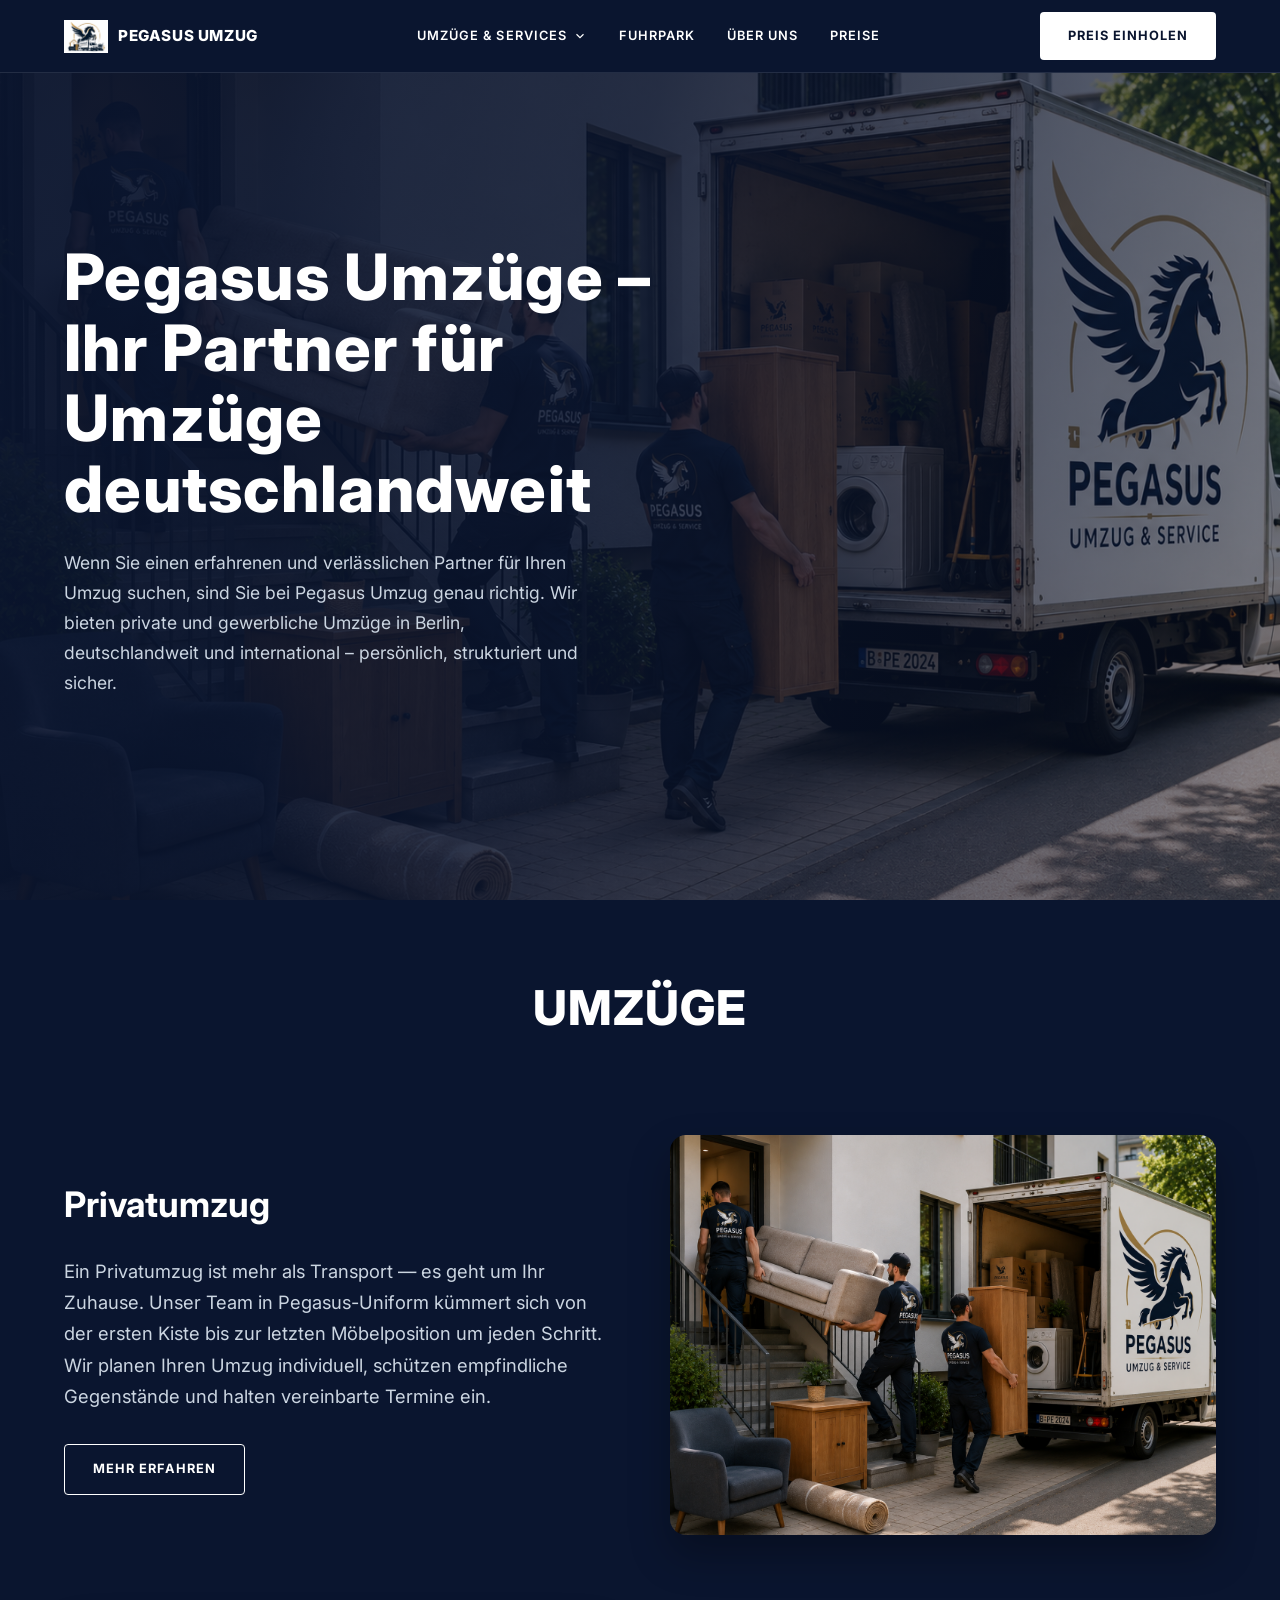
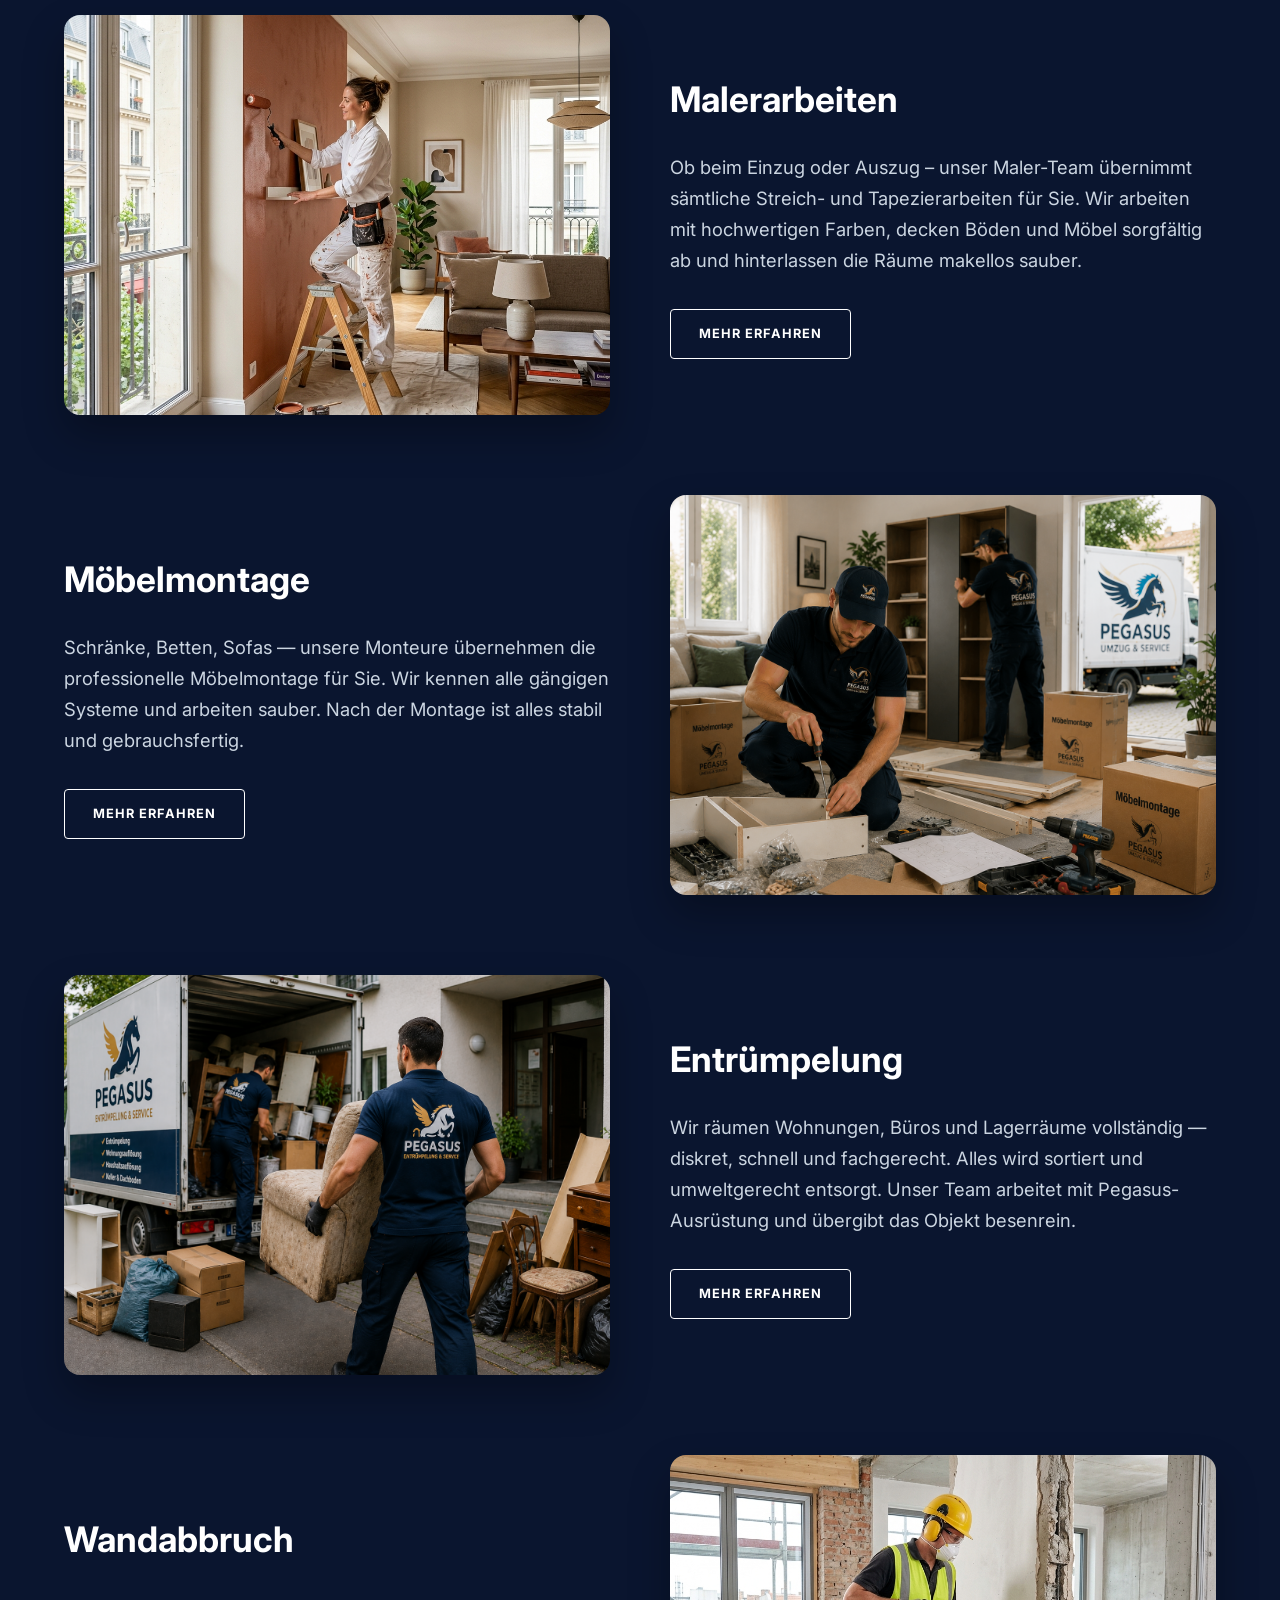
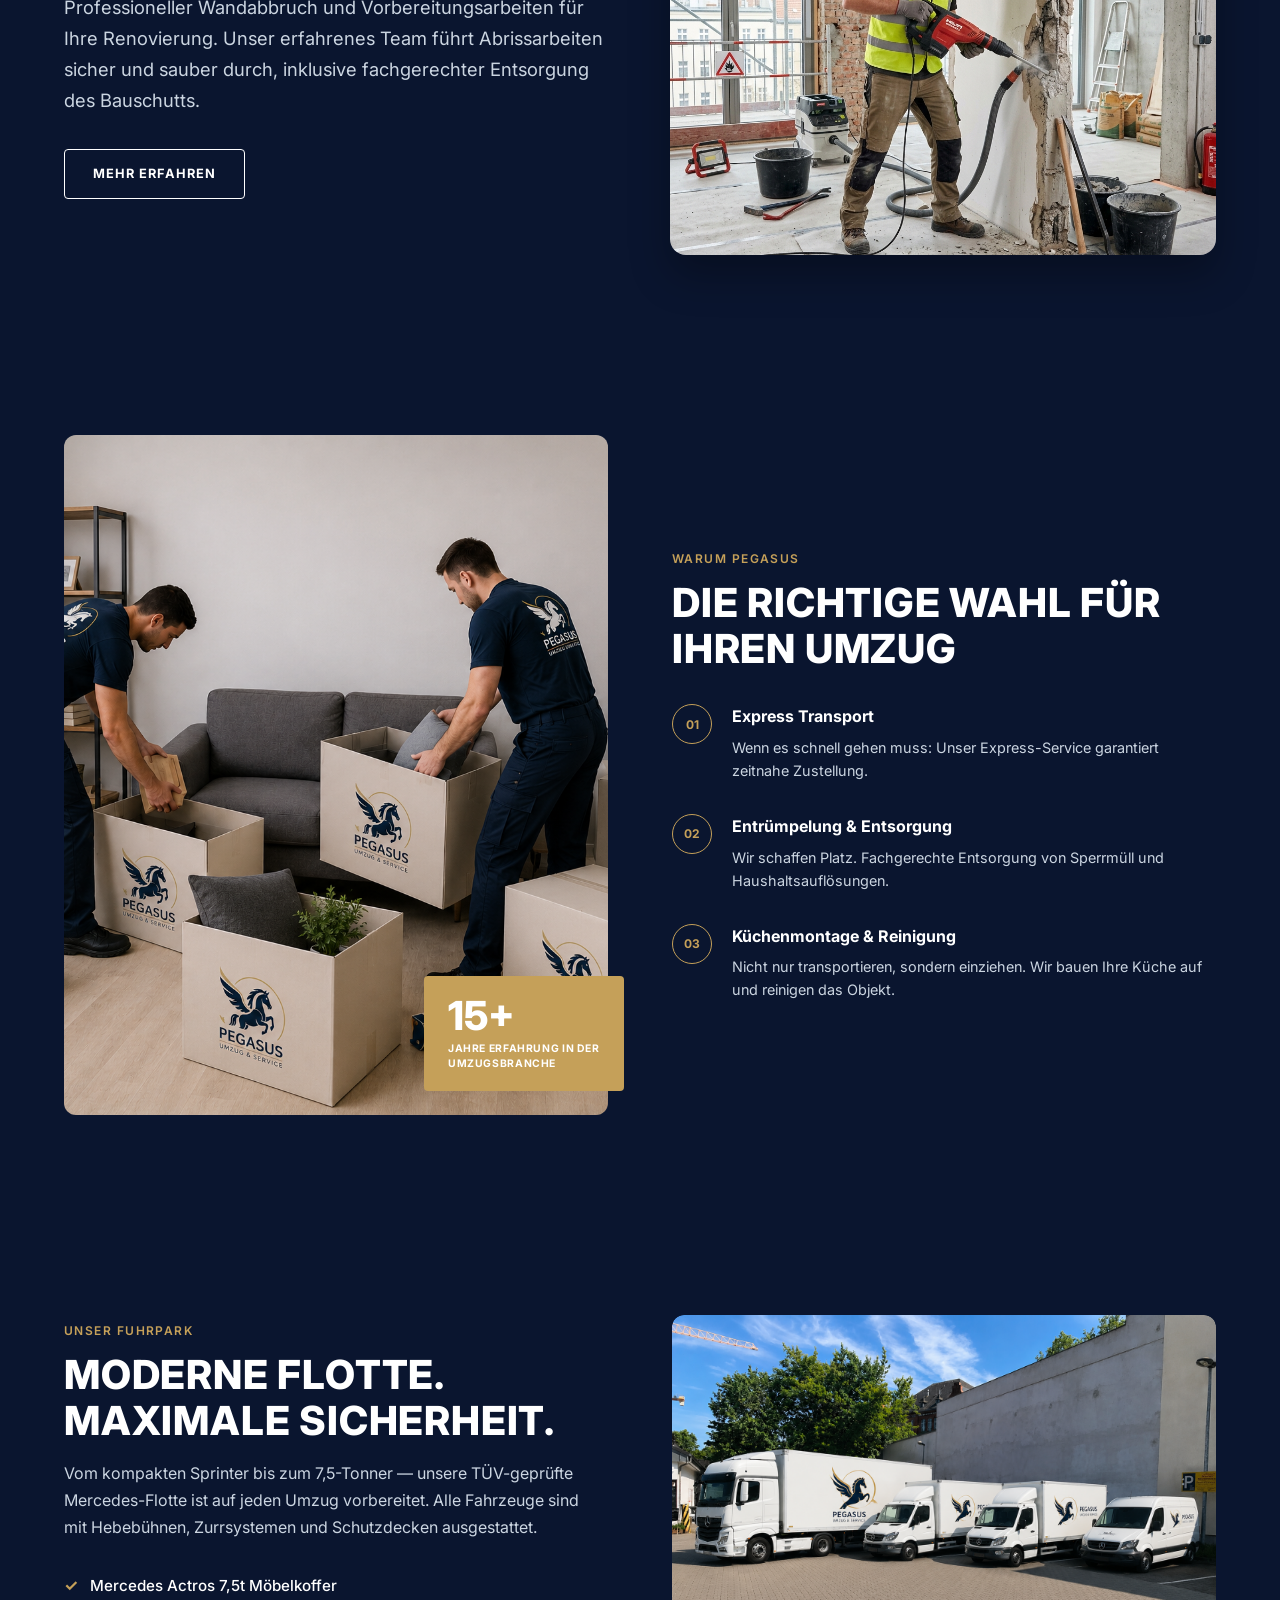
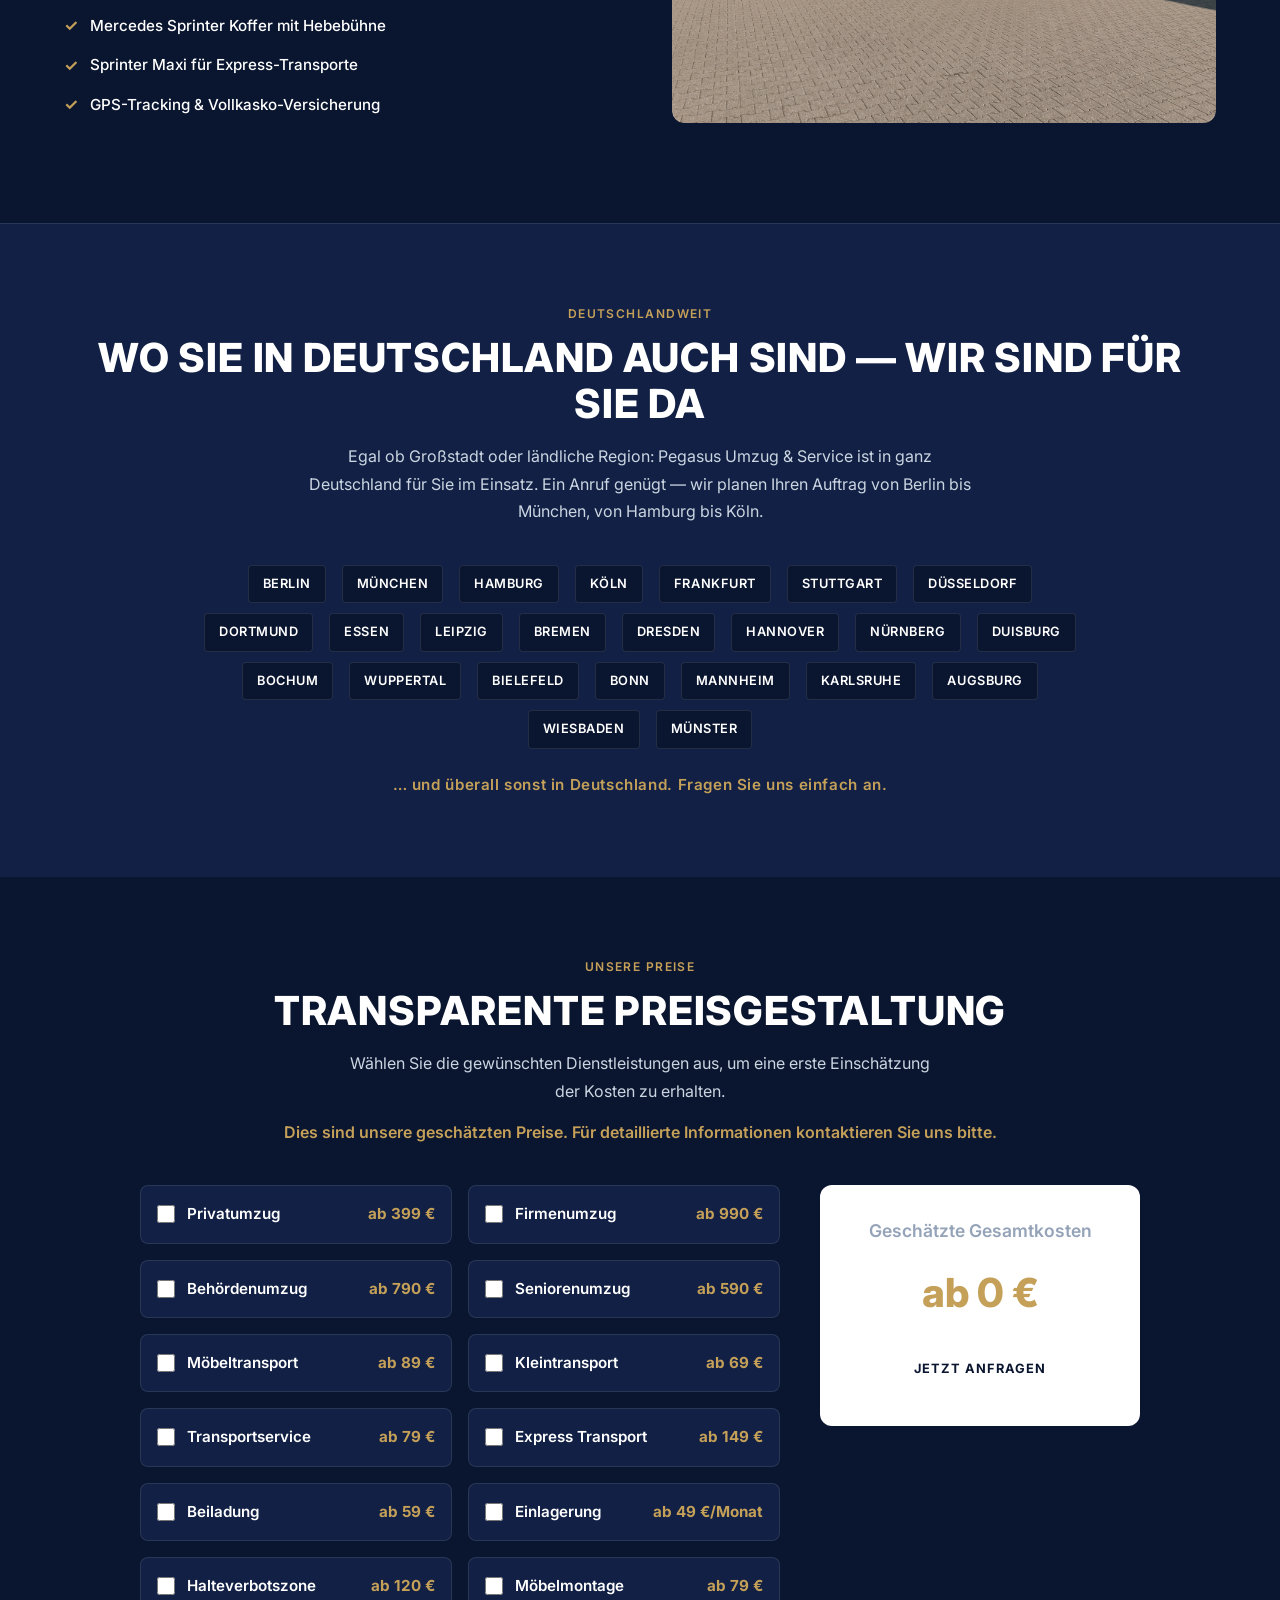
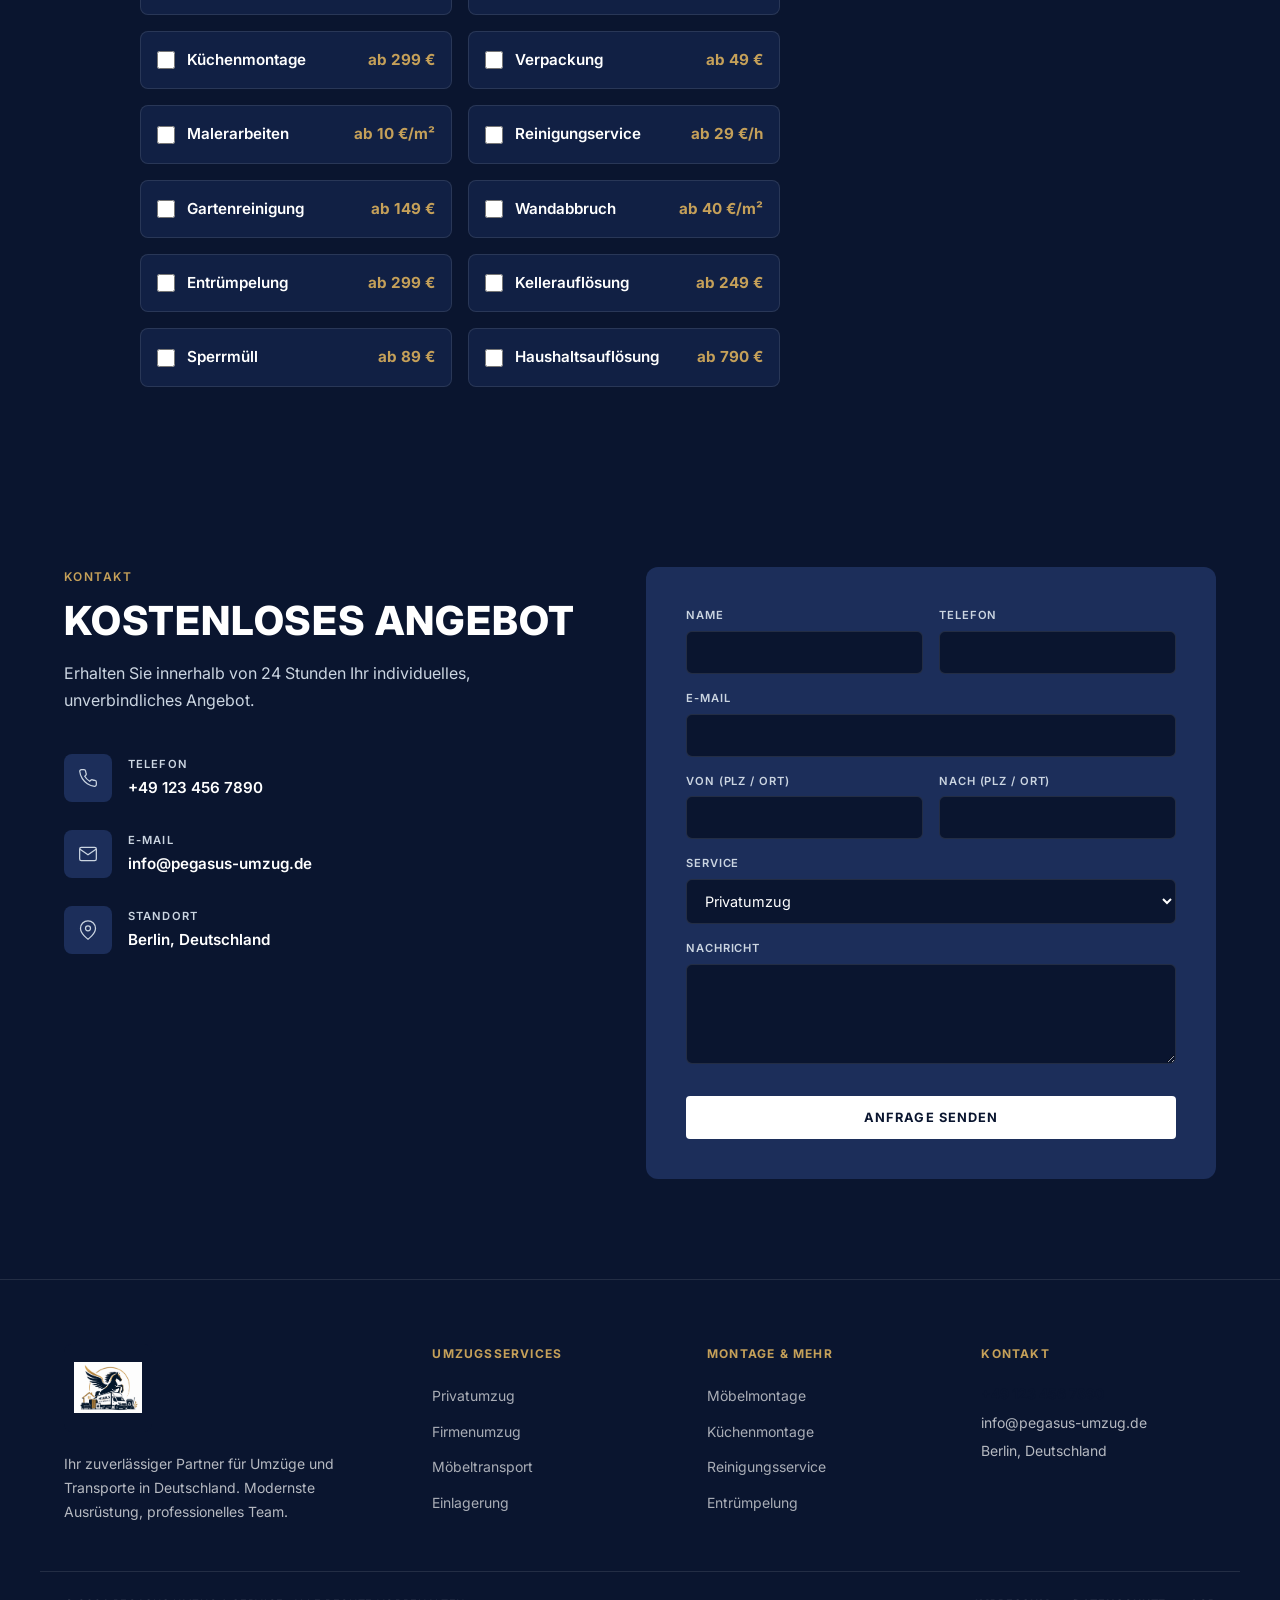
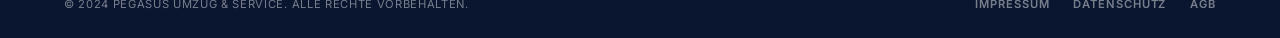
==== commit 77bb5197: "Add Preise section with calculator" ====
--- a/index.html
+++ b/index.html
@@ -53,6 +53,9 @@
         <div class="nav__item">
           <a href="#ueber-uns" class="nav__link">ÜBER UNS</a>
         </div>
+        <div class="nav__item">
+          <a href="#preise" class="nav__link">PREISE</a>
+        </div>
       </nav>
       <a href="#kontakt" class="btn btn--primary header__cta">PREIS EINHOLEN</a>
       <button class="menu-toggle" id="menuToggle" aria-label="Menü öffnen">
@@ -233,6 +236,142 @@
       <p class="coverage__note">… und überall sonst in Deutschland. Fragen Sie uns einfach an.</p>
     </div>
   </section>
+
+  <!-- Preise -->
+  <section class="pricing" id="preise">
+    <div class="container pricing__inner">
+      <div class="pricing__header" style="text-align: center; margin-bottom: 40px;">
+        <p class="label">UNSERE PREISE</p>
+        <h2 class="section-title">TRANSPARENTE PREISGESTALTUNG</h2>
+        <p class="section-desc" style="max-width: 600px; margin: 0 auto;">
+          Wählen Sie die gewünschten Dienstleistungen aus, um eine erste Einschätzung der Kosten zu erhalten. 
+        </p>
+        <p class="pricing__note" style="color: var(--gold); font-weight: 600; margin-top: 15px;">
+          Dies sind unsere geschätzten Preise. Für detaillierte Informationen kontaktieren Sie uns bitte.
+        </p>
+      </div>
+      
+      <div class="pricing__calculator">
+        <div class="pricing__list">
+          <label class="pricing-item">
+            <input type="checkbox" class="price-calc-cb" value="399" />
+            <span class="pricing-item__name">Privatumzug</span>
+            <span class="pricing-item__price">ab 399 €</span>
+          </label>
+          <label class="pricing-item">
+            <input type="checkbox" class="price-calc-cb" value="990" />
+            <span class="pricing-item__name">Firmenumzug</span>
+            <span class="pricing-item__price">ab 990 €</span>
+          </label>
+          <label class="pricing-item">
+            <input type="checkbox" class="price-calc-cb" value="790" />
+            <span class="pricing-item__name">Behördenumzug</span>
+            <span class="pricing-item__price">ab 790 €</span>
+          </label>
+          <label class="pricing-item">
+            <input type="checkbox" class="price-calc-cb" value="590" />
+            <span class="pricing-item__name">Seniorenumzug</span>
+            <span class="pricing-item__price">ab 590 €</span>
+          </label>
+          <label class="pricing-item">
+            <input type="checkbox" class="price-calc-cb" value="89" />
+            <span class="pricing-item__name">Möbeltransport</span>
+            <span class="pricing-item__price">ab 89 €</span>
+          </label>
+          <label class="pricing-item">
+            <input type="checkbox" class="price-calc-cb" value="69" />
+            <span class="pricing-item__name">Kleintransport</span>
+            <span class="pricing-item__price">ab 69 €</span>
+          </label>
+          <label class="pricing-item">
+            <input type="checkbox" class="price-calc-cb" value="79" />
+            <span class="pricing-item__name">Transportservice</span>
+            <span class="pricing-item__price">ab 79 €</span>
+          </label>
+          <label class="pricing-item">
+            <input type="checkbox" class="price-calc-cb" value="149" />
+            <span class="pricing-item__name">Express Transport</span>
+            <span class="pricing-item__price">ab 149 €</span>
+          </label>
+          <label class="pricing-item">
+            <input type="checkbox" class="price-calc-cb" value="59" />
+            <span class="pricing-item__name">Beiladung</span>
+            <span class="pricing-item__price">ab 59 €</span>
+          </label>
+          <label class="pricing-item">
+            <input type="checkbox" class="price-calc-cb" value="49" />
+            <span class="pricing-item__name">Einlagerung</span>
+            <span class="pricing-item__price">ab 49 €/Monat</span>
+          </label>
+          <label class="pricing-item">
+            <input type="checkbox" class="price-calc-cb" value="120" />
+            <span class="pricing-item__name">Halteverbotszone</span>
+            <span class="pricing-item__price">ab 120 €</span>
+          </label>
+          <label class="pricing-item">
+            <input type="checkbox" class="price-calc-cb" value="79" />
+            <span class="pricing-item__name">Möbelmontage</span>
+            <span class="pricing-item__price">ab 79 €</span>
+          </label>
+          <label class="pricing-item">
+            <input type="checkbox" class="price-calc-cb" value="299" />
+            <span class="pricing-item__name">Küchenmontage</span>
+            <span class="pricing-item__price">ab 299 €</span>
+          </label>
+          <label class="pricing-item">
+            <input type="checkbox" class="price-calc-cb" value="49" />
+            <span class="pricing-item__name">Verpackung</span>
+            <span class="pricing-item__price">ab 49 €</span>
+          </label>
+          <label class="pricing-item">
+            <input type="checkbox" class="price-calc-cb" value="10" />
+            <span class="pricing-item__name">Malerarbeiten</span>
+            <span class="pricing-item__price">ab 10 €/m²</span>
+          </label>
+          <label class="pricing-item">
+            <input type="checkbox" class="price-calc-cb" value="29" />
+            <span class="pricing-item__name">Reinigungservice</span>
+            <span class="pricing-item__price">ab 29 €/h</span>
+          </label>
+          <label class="pricing-item">
+            <input type="checkbox" class="price-calc-cb" value="149" />
+            <span class="pricing-item__name">Gartenreinigung</span>
+            <span class="pricing-item__price">ab 149 €</span>
+          </label>
+          <label class="pricing-item">
+            <input type="checkbox" class="price-calc-cb" value="40" />
+            <span class="pricing-item__name">Wandabbruch</span>
+            <span class="pricing-item__price">ab 40 €/m²</span>
+          </label>
+          <label class="pricing-item">
+            <input type="checkbox" class="price-calc-cb" value="299" />
+            <span class="pricing-item__name">Entrümpelung</span>
+            <span class="pricing-item__price">ab 299 €</span>
+          </label>
+          <label class="pricing-item">
+            <input type="checkbox" class="price-calc-cb" value="249" />
+            <span class="pricing-item__name">Kellerauflösung</span>
+            <span class="pricing-item__price">ab 249 €</span>
+          </label>
+          <label class="pricing-item">
+            <input type="checkbox" class="price-calc-cb" value="89" />
+            <span class="pricing-item__name">Sperrmüll</span>
+            <span class="pricing-item__price">ab 89 €</span>
+          </label>
+          <label class="pricing-item">
+            <input type="checkbox" class="price-calc-cb" value="790" />
+            <span class="pricing-item__name">Haushaltsauflösung</span>
+            <span class="pricing-item__price">ab 790 €</span>
+          </label>
+        </div>
+        <div class="pricing__total-box">
+          <h3>Geschätzte Gesamtkosten</h3>
+          <div class="pricing__total-amount">ab <span id="total-price">0</span> €</div>
+          <a href="#kontakt" class="btn btn--primary" style="margin-top: 20px; width: 100%;">JETZT ANFRAGEN</a>
+        </div>
+      </div>
+    </div>
+  </section>
   <!-- Contact -->
   <section class="contact" id="kontakt">
     <div class="container contact__inner">
--- a/styles.css
+++ b/styles.css
@@ -1180,3 +1180,86 @@
     height: 300px;
   }
 }
+
+/* ===== Pricing ===== */
+.pricing {
+  padding: 80px 0;
+  background: var(--white);
+}
+.pricing__calculator {
+  display: flex;
+  gap: 40px;
+  align-items: flex-start;
+  max-width: 1000px;
+  margin: 0 auto;
+}
+.pricing__list {
+  flex: 1;
+  display: grid;
+  grid-template-columns: repeat(2, 1fr);
+  gap: 16px;
+}
+.pricing-item {
+  display: flex;
+  align-items: center;
+  padding: 16px;
+  background: var(--gray-50);
+  border: 1px solid var(--gray-200);
+  border-radius: 8px;
+  cursor: pointer;
+  transition: all 0.2s;
+}
+.pricing-item:hover {
+  border-color: var(--gold);
+}
+.pricing-item input {
+  margin-right: 12px;
+  accent-color: var(--gold);
+  width: 18px;
+  height: 18px;
+  cursor: pointer;
+}
+.pricing-item__name {
+  flex: 1;
+  font-weight: 600;
+  color: var(--navy);
+  font-size: 0.95rem;
+}
+.pricing-item__price {
+  font-weight: 700;
+  color: var(--gold);
+  font-size: 0.95rem;
+}
+.pricing__total-box {
+  width: 320px;
+  background: var(--navy);
+  color: var(--white);
+  padding: 32px;
+  border-radius: 12px;
+  position: sticky;
+  top: 100px;
+  text-align: center;
+}
+.pricing__total-box h3 {
+  font-size: 1.1rem;
+  font-weight: 600;
+  margin-bottom: 16px;
+  color: var(--gray-400);
+}
+.pricing__total-amount {
+  font-size: 2.5rem;
+  font-weight: 800;
+  color: var(--gold);
+}
+@media (max-width: 768px) {
+  .pricing__calculator {
+    flex-direction: column;
+  }
+  .pricing__list {
+    grid-template-columns: 1fr;
+  }
+  .pricing__total-box {
+    width: 100%;
+    position: static;
+  }
+}
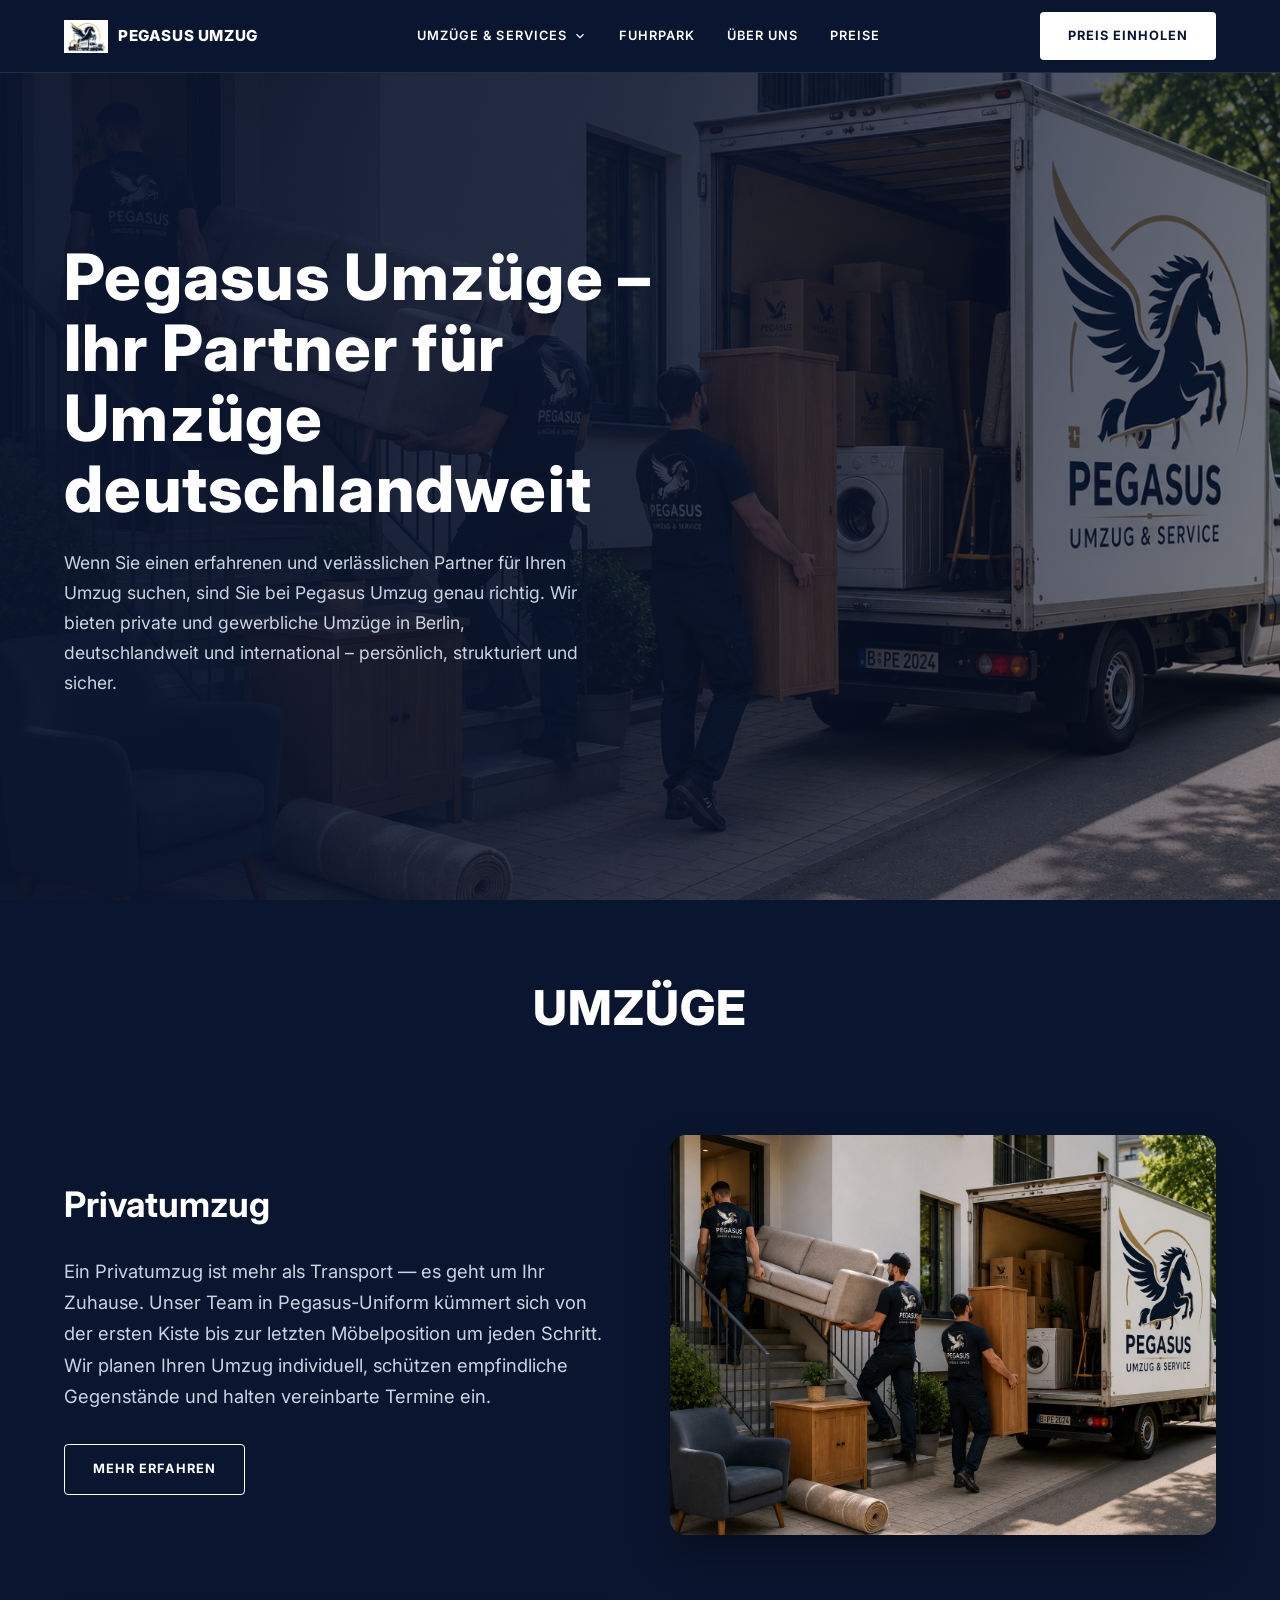
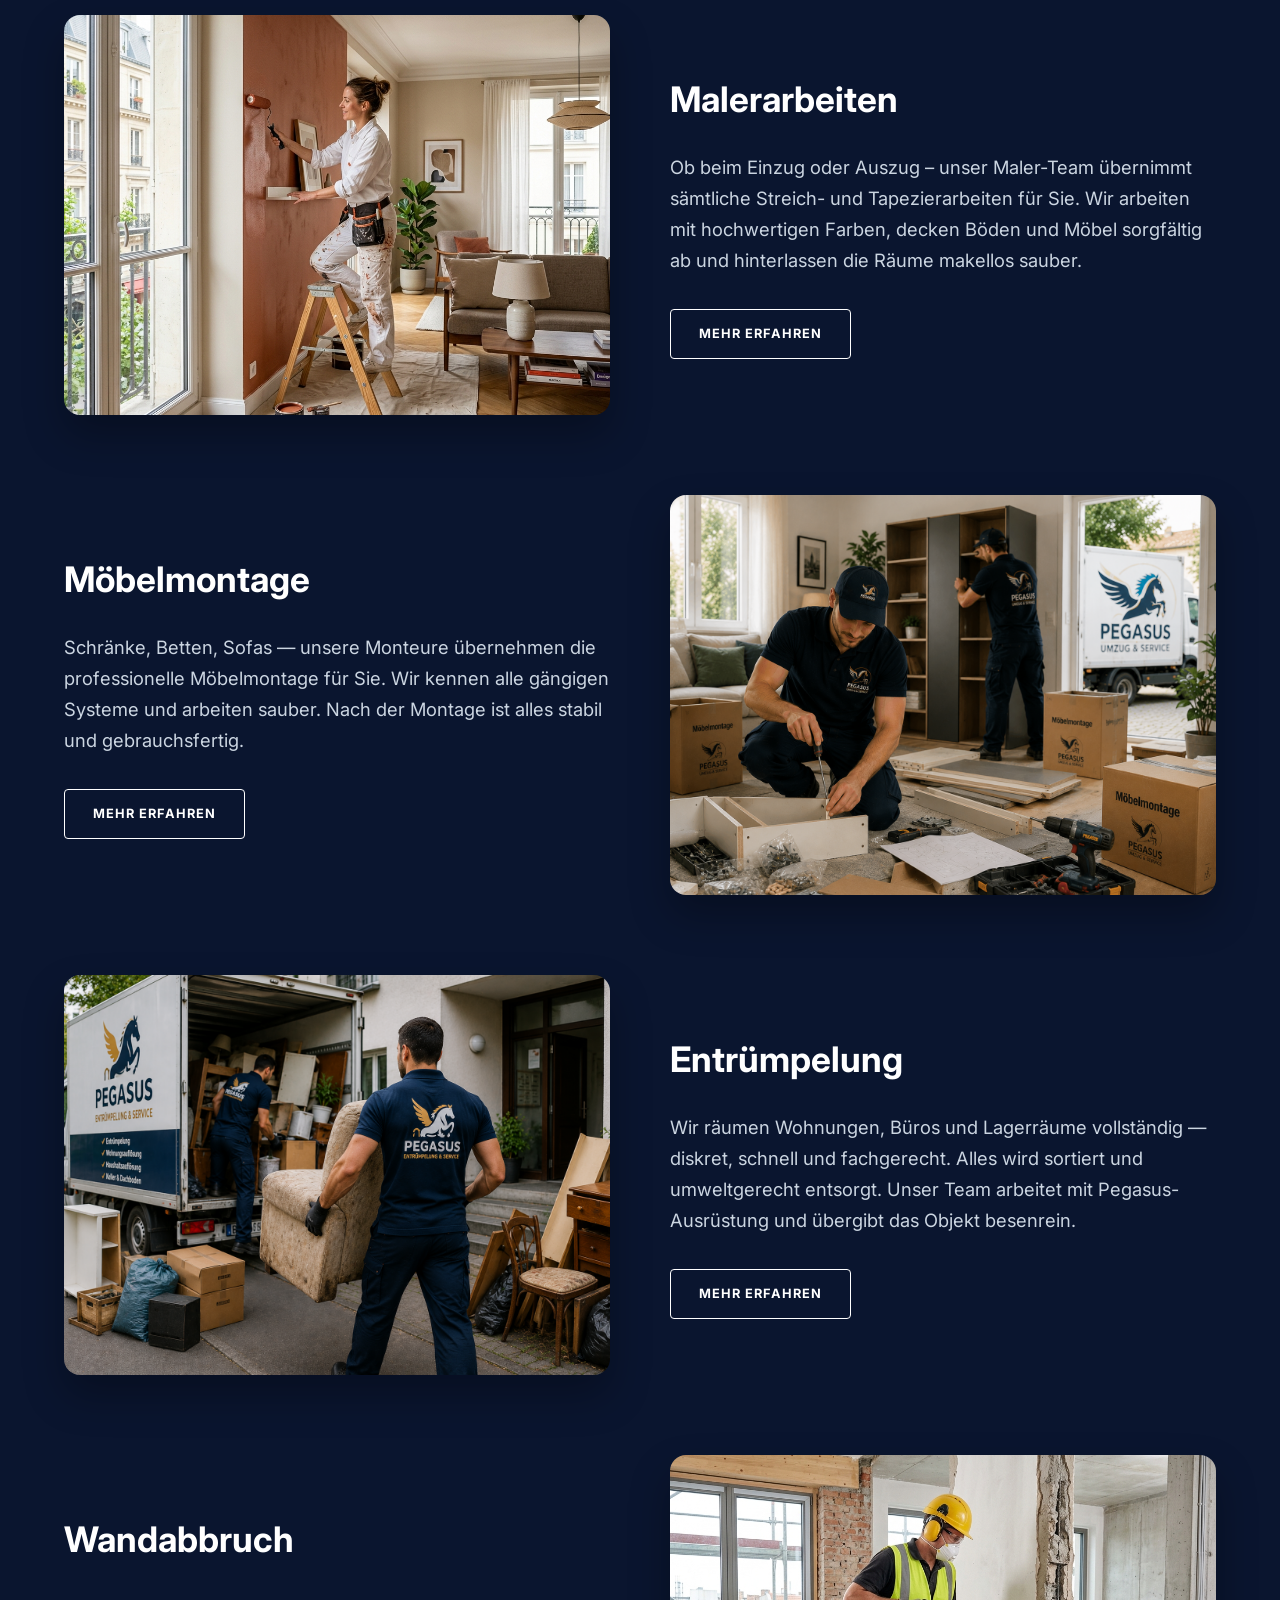
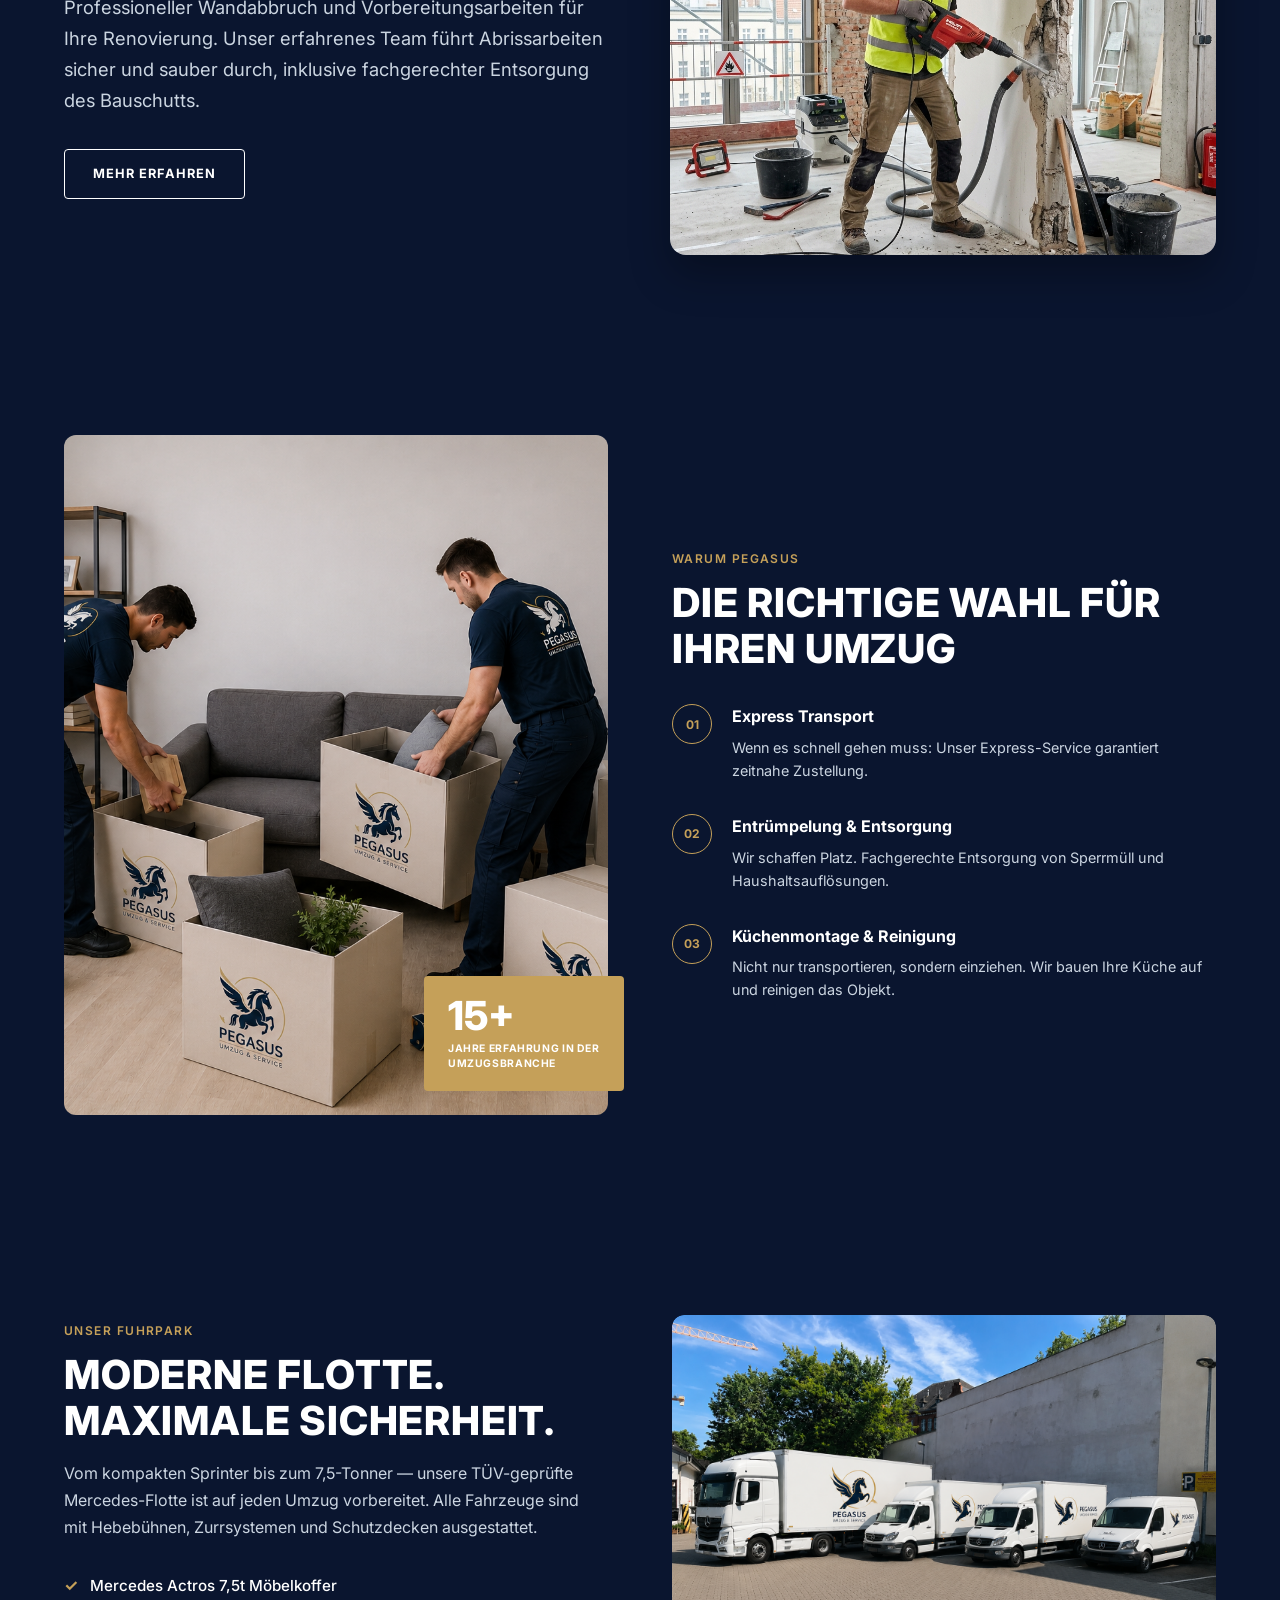
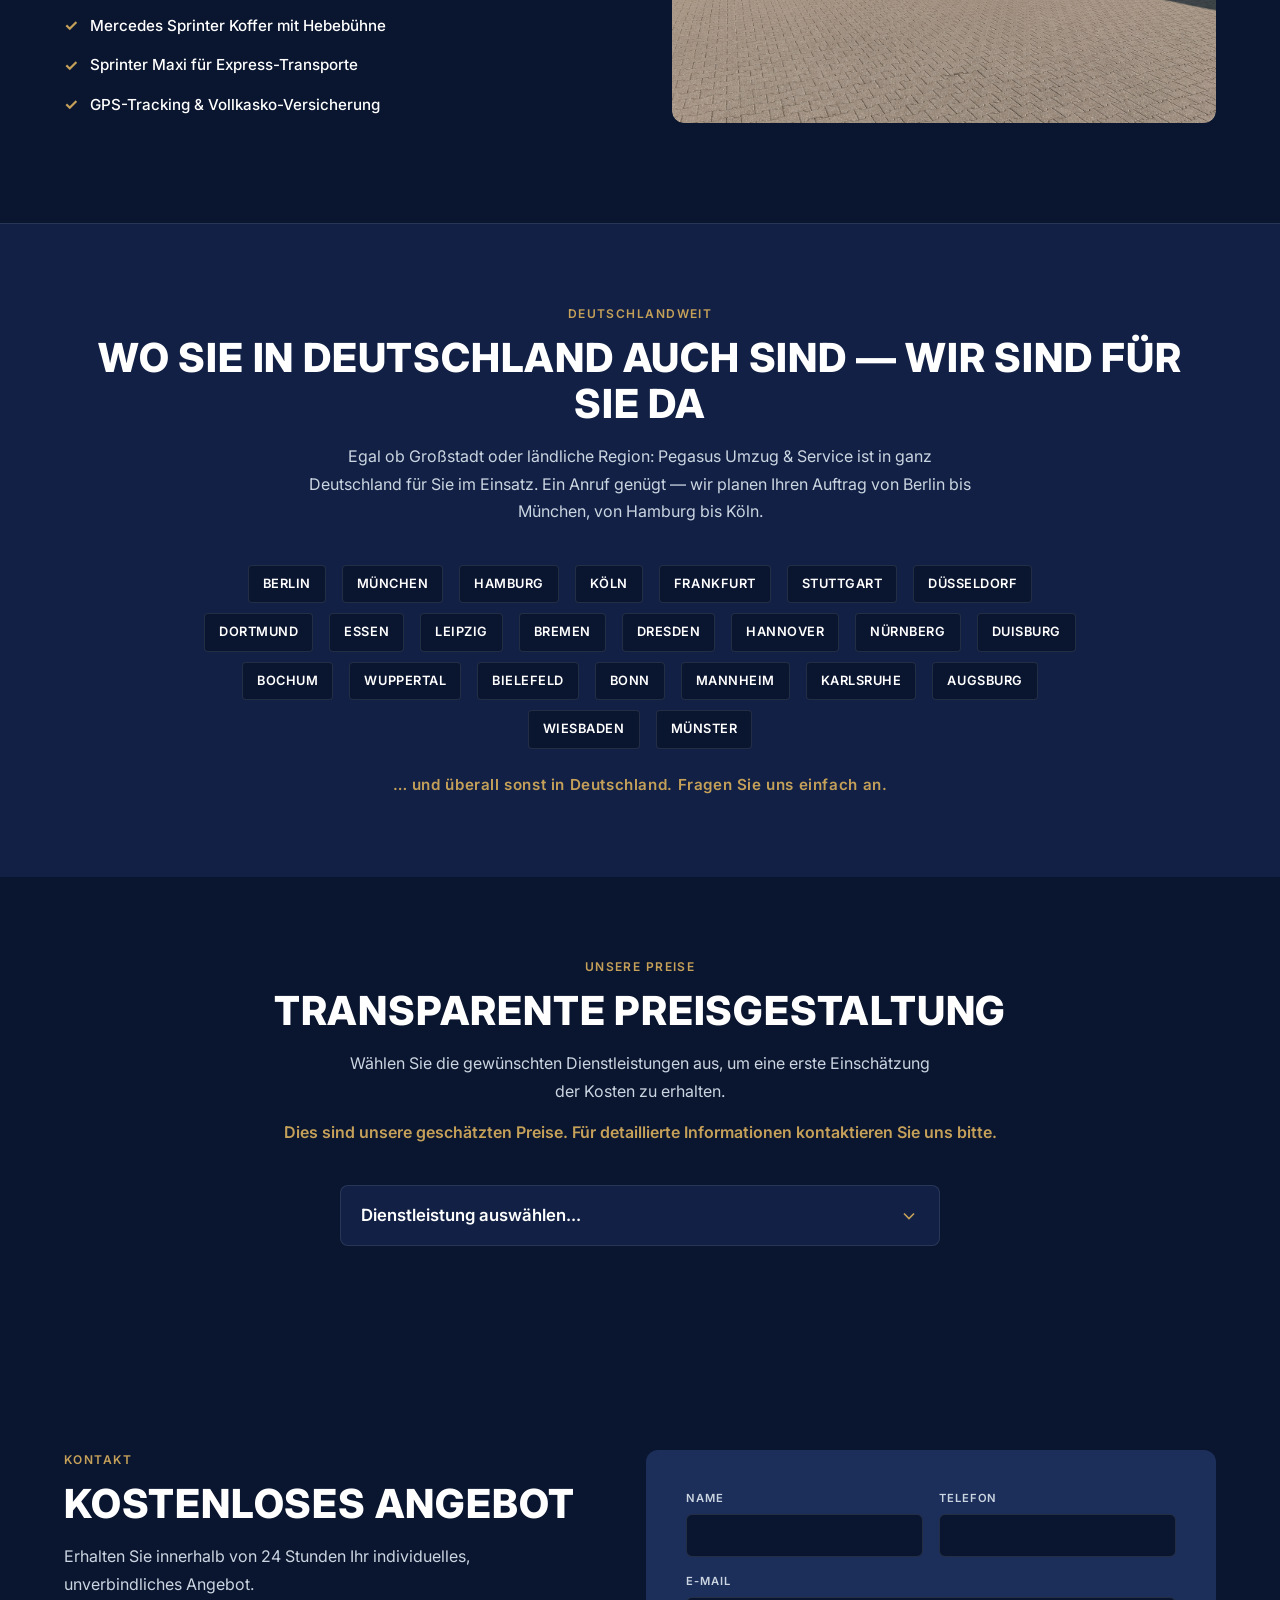
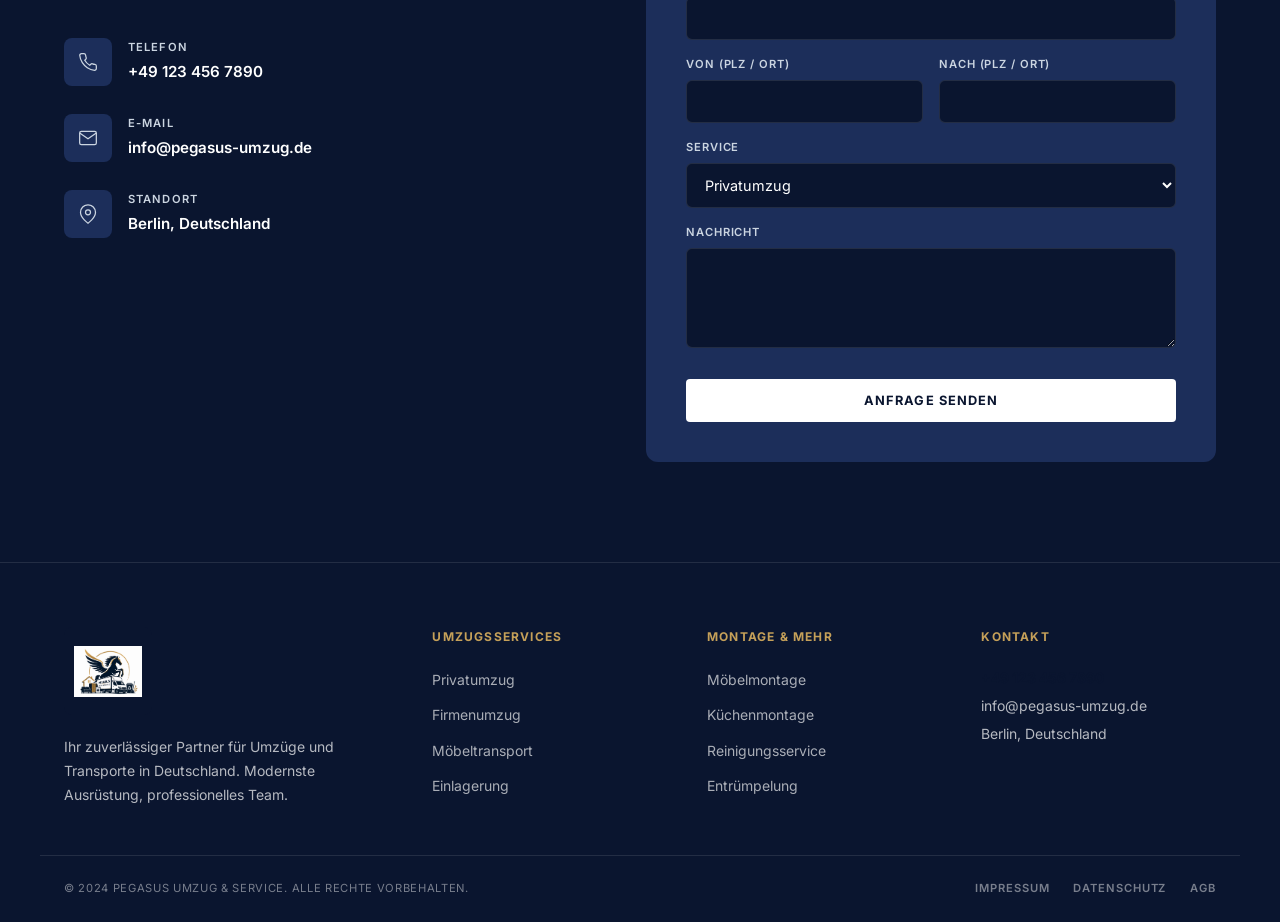
==== commit c7b847f8: "Update pricing calculator to use modern dropdown UI" ====
--- a/index.html
+++ b/index.html
@@ -251,123 +251,48 @@
         </p>
       </div>
       
-      <div class="pricing__calculator">
-        <div class="pricing__list">
-          <label class="pricing-item">
-            <input type="checkbox" class="price-calc-cb" value="399" />
-            <span class="pricing-item__name">Privatumzug</span>
-            <span class="pricing-item__price">ab 399 €</span>
-          </label>
-          <label class="pricing-item">
-            <input type="checkbox" class="price-calc-cb" value="990" />
-            <span class="pricing-item__name">Firmenumzug</span>
-            <span class="pricing-item__price">ab 990 €</span>
-          </label>
-          <label class="pricing-item">
-            <input type="checkbox" class="price-calc-cb" value="790" />
-            <span class="pricing-item__name">Behördenumzug</span>
-            <span class="pricing-item__price">ab 790 €</span>
-          </label>
-          <label class="pricing-item">
-            <input type="checkbox" class="price-calc-cb" value="590" />
-            <span class="pricing-item__name">Seniorenumzug</span>
-            <span class="pricing-item__price">ab 590 €</span>
-          </label>
-          <label class="pricing-item">
-            <input type="checkbox" class="price-calc-cb" value="89" />
-            <span class="pricing-item__name">Möbeltransport</span>
-            <span class="pricing-item__price">ab 89 €</span>
-          </label>
-          <label class="pricing-item">
-            <input type="checkbox" class="price-calc-cb" value="69" />
-            <span class="pricing-item__name">Kleintransport</span>
-            <span class="pricing-item__price">ab 69 €</span>
-          </label>
-          <label class="pricing-item">
-            <input type="checkbox" class="price-calc-cb" value="79" />
-            <span class="pricing-item__name">Transportservice</span>
-            <span class="pricing-item__price">ab 79 €</span>
-          </label>
-          <label class="pricing-item">
-            <input type="checkbox" class="price-calc-cb" value="149" />
-            <span class="pricing-item__name">Express Transport</span>
-            <span class="pricing-item__price">ab 149 €</span>
-          </label>
-          <label class="pricing-item">
-            <input type="checkbox" class="price-calc-cb" value="59" />
-            <span class="pricing-item__name">Beiladung</span>
-            <span class="pricing-item__price">ab 59 €</span>
-          </label>
-          <label class="pricing-item">
-            <input type="checkbox" class="price-calc-cb" value="49" />
-            <span class="pricing-item__name">Einlagerung</span>
-            <span class="pricing-item__price">ab 49 €/Monat</span>
-          </label>
-          <label class="pricing-item">
-            <input type="checkbox" class="price-calc-cb" value="120" />
-            <span class="pricing-item__name">Halteverbotszone</span>
-            <span class="pricing-item__price">ab 120 €</span>
-          </label>
-          <label class="pricing-item">
-            <input type="checkbox" class="price-calc-cb" value="79" />
-            <span class="pricing-item__name">Möbelmontage</span>
-            <span class="pricing-item__price">ab 79 €</span>
-          </label>
-          <label class="pricing-item">
-            <input type="checkbox" class="price-calc-cb" value="299" />
-            <span class="pricing-item__name">Küchenmontage</span>
-            <span class="pricing-item__price">ab 299 €</span>
-          </label>
-          <label class="pricing-item">
-            <input type="checkbox" class="price-calc-cb" value="49" />
-            <span class="pricing-item__name">Verpackung</span>
-            <span class="pricing-item__price">ab 49 €</span>
-          </label>
-          <label class="pricing-item">
-            <input type="checkbox" class="price-calc-cb" value="10" />
-            <span class="pricing-item__name">Malerarbeiten</span>
-            <span class="pricing-item__price">ab 10 €/m²</span>
-          </label>
-          <label class="pricing-item">
-            <input type="checkbox" class="price-calc-cb" value="29" />
-            <span class="pricing-item__name">Reinigungservice</span>
-            <span class="pricing-item__price">ab 29 €/h</span>
-          </label>
-          <label class="pricing-item">
-            <input type="checkbox" class="price-calc-cb" value="149" />
-            <span class="pricing-item__name">Gartenreinigung</span>
-            <span class="pricing-item__price">ab 149 €</span>
-          </label>
-          <label class="pricing-item">
-            <input type="checkbox" class="price-calc-cb" value="40" />
-            <span class="pricing-item__name">Wandabbruch</span>
-            <span class="pricing-item__price">ab 40 €/m²</span>
-          </label>
-          <label class="pricing-item">
-            <input type="checkbox" class="price-calc-cb" value="299" />
-            <span class="pricing-item__name">Entrümpelung</span>
-            <span class="pricing-item__price">ab 299 €</span>
-          </label>
-          <label class="pricing-item">
-            <input type="checkbox" class="price-calc-cb" value="249" />
-            <span class="pricing-item__name">Kellerauflösung</span>
-            <span class="pricing-item__price">ab 249 €</span>
-          </label>
-          <label class="pricing-item">
-            <input type="checkbox" class="price-calc-cb" value="89" />
-            <span class="pricing-item__name">Sperrmüll</span>
-            <span class="pricing-item__price">ab 89 €</span>
-          </label>
-          <label class="pricing-item">
-            <input type="checkbox" class="price-calc-cb" value="790" />
-            <span class="pricing-item__name">Haushaltsauflösung</span>
-            <span class="pricing-item__price">ab 790 €</span>
-          </label>
-        </div>
-        <div class="pricing__total-box">
-          <h3>Geschätzte Gesamtkosten</h3>
-          <div class="pricing__total-amount">ab <span id="total-price">0</span> €</div>
-          <a href="#kontakt" class="btn btn--primary" style="margin-top: 20px; width: 100%;">JETZT ANFRAGEN</a>
+      <div class="pricing-modern">
+        <div class="ps-dropdown" id="psDropdown">
+          <div class="ps-dropdown__header" id="psDropdownHeader">
+            <span>Dienstleistung auswählen...</span>
+            <svg viewBox="0 0 24 24" width="20" height="20" fill="none" stroke="currentColor" stroke-width="2"><path d="M6 9l6 6 6-6"/></svg>
+          </div>
+          <div class="ps-dropdown__list" id="psDropdownList">
+            <label class="ps-item"><input type="checkbox" class="ps-cb" value="399" data-name="Privatumzug" data-price="ab 399 €" /> <span class="ps-name">Privatumzug</span> <span class="ps-price">ab 399 €</span></label>
+            <label class="ps-item"><input type="checkbox" class="ps-cb" value="990" data-name="Firmenumzug" data-price="ab 990 €" /> <span class="ps-name">Firmenumzug</span> <span class="ps-price">ab 990 €</span></label>
+            <label class="ps-item"><input type="checkbox" class="ps-cb" value="790" data-name="Behördenumzug" data-price="ab 790 €" /> <span class="ps-name">Behördenumzug</span> <span class="ps-price">ab 790 €</span></label>
+            <label class="ps-item"><input type="checkbox" class="ps-cb" value="590" data-name="Seniorenumzug" data-price="ab 590 €" /> <span class="ps-name">Seniorenumzug</span> <span class="ps-price">ab 590 €</span></label>
+            <label class="ps-item"><input type="checkbox" class="ps-cb" value="89" data-name="Möbeltransport" data-price="ab 89 €" /> <span class="ps-name">Möbeltransport</span> <span class="ps-price">ab 89 €</span></label>
+            <label class="ps-item"><input type="checkbox" class="ps-cb" value="69" data-name="Kleintransport" data-price="ab 69 €" /> <span class="ps-name">Kleintransport</span> <span class="ps-price">ab 69 €</span></label>
+            <label class="ps-item"><input type="checkbox" class="ps-cb" value="79" data-name="Transportservice" data-price="ab 79 €" /> <span class="ps-name">Transportservice</span> <span class="ps-price">ab 79 €</span></label>
+            <label class="ps-item"><input type="checkbox" class="ps-cb" value="149" data-name="Express Transport" data-price="ab 149 €" /> <span class="ps-name">Express Transport</span> <span class="ps-price">ab 149 €</span></label>
+            <label class="ps-item"><input type="checkbox" class="ps-cb" value="59" data-name="Beiladung" data-price="ab 59 €" /> <span class="ps-name">Beiladung</span> <span class="ps-price">ab 59 €</span></label>
+            <label class="ps-item"><input type="checkbox" class="ps-cb" value="49" data-name="Einlagerung" data-price="ab 49 €/Monat" /> <span class="ps-name">Einlagerung</span> <span class="ps-price">ab 49 €/Monat</span></label>
+            <label class="ps-item"><input type="checkbox" class="ps-cb" value="120" data-name="Halteverbotszone" data-price="ab 120 €" /> <span class="ps-name">Halteverbotszone</span> <span class="ps-price">ab 120 €</span></label>
+            <label class="ps-item"><input type="checkbox" class="ps-cb" value="79" data-name="Möbelmontage" data-price="ab 79 €" /> <span class="ps-name">Möbelmontage</span> <span class="ps-price">ab 79 €</span></label>
+            <label class="ps-item"><input type="checkbox" class="ps-cb" value="299" data-name="Küchenmontage" data-price="ab 299 €" /> <span class="ps-name">Küchenmontage</span> <span class="ps-price">ab 299 €</span></label>
+            <label class="ps-item"><input type="checkbox" class="ps-cb" value="49" data-name="Verpackung" data-price="ab 49 €" /> <span class="ps-name">Verpackung</span> <span class="ps-price">ab 49 €</span></label>
+            <label class="ps-item"><input type="checkbox" class="ps-cb" value="10" data-name="Malerarbeiten" data-price="ab 10 €/m²" /> <span class="ps-name">Malerarbeiten</span> <span class="ps-price">ab 10 €/m²</span></label>
+            <label class="ps-item"><input type="checkbox" class="ps-cb" value="29" data-name="Reinigungservice" data-price="ab 29 €/h" /> <span class="ps-name">Reinigungservice</span> <span class="ps-price">ab 29 €/h</span></label>
+            <label class="ps-item"><input type="checkbox" class="ps-cb" value="149" data-name="Gartenreinigung" data-price="ab 149 €" /> <span class="ps-name">Gartenreinigung</span> <span class="ps-price">ab 149 €</span></label>
+            <label class="ps-item"><input type="checkbox" class="ps-cb" value="40" data-name="Wandabbruch" data-price="ab 40 €/m²" /> <span class="ps-name">Wandabbruch</span> <span class="ps-price">ab 40 €/m²</span></label>
+            <label class="ps-item"><input type="checkbox" class="ps-cb" value="299" data-name="Entrümpelung" data-price="ab 299 €" /> <span class="ps-name">Entrümpelung</span> <span class="ps-price">ab 299 €</span></label>
+            <label class="ps-item"><input type="checkbox" class="ps-cb" value="249" data-name="Kellerauflösung" data-price="ab 249 €" /> <span class="ps-name">Kellerauflösung</span> <span class="ps-price">ab 249 €</span></label>
+            <label class="ps-item"><input type="checkbox" class="ps-cb" value="89" data-name="Sperrmüll" data-price="ab 89 €" /> <span class="ps-name">Sperrmüll</span> <span class="ps-price">ab 89 €</span></label>
+            <label class="ps-item"><input type="checkbox" class="ps-cb" value="790" data-name="Haushaltsauflösung" data-price="ab 790 €" /> <span class="ps-name">Haushaltsauflösung</span> <span class="ps-price">ab 790 €</span></label>
+          </div>
+        </div>
+
+        <div class="ps-summary" id="psSummary" style="display: none;">
+          <h3>Ausgewählte Dienstleistungen</h3>
+          <ul class="ps-summary__list" id="psSummaryList">
+            <!-- JS will inject here -->
+          </ul>
+          <div class="ps-summary__total">
+            <span>Geschätzte Gesamtkosten</span>
+            <strong>ab <span id="psTotalPrice">0</span> €</strong>
+          </div>
+          <a href="#kontakt" class="btn btn--primary btn--full" style="margin-top: 24px;">JETZT ANFRAGEN</a>
         </div>
       </div>
     </div>
--- a/styles.css
+++ b/styles.css
@@ -1186,80 +1186,133 @@
   padding: 80px 0;
   background: var(--white);
 }
-.pricing__calculator {
-  display: flex;
-  gap: 40px;
-  align-items: flex-start;
-  max-width: 1000px;
+.pricing-modern {
+  max-width: 600px;
   margin: 0 auto;
 }
-.pricing__list {
-  flex: 1;
-  display: grid;
-  grid-template-columns: repeat(2, 1fr);
-  gap: 16px;
-}
-.pricing-item {
-  display: flex;
-  align-items: center;
-  padding: 16px;
+.ps-dropdown {
+  position: relative;
   background: var(--gray-50);
   border: 1px solid var(--gray-200);
   border-radius: 8px;
+  margin-bottom: 24px;
+}
+.ps-dropdown__header {
+  display: flex;
+  justify-content: space-between;
+  align-items: center;
+  padding: 16px 20px;
   cursor: pointer;
-  transition: all 0.2s;
-}
-.pricing-item:hover {
-  border-color: var(--gold);
-}
-.pricing-item input {
-  margin-right: 12px;
-  accent-color: var(--gold);
+  font-weight: 600;
+  color: var(--navy);
+  font-size: 1.05rem;
+  transition: background 0.2s;
+}
+.ps-dropdown__header:hover {
+  background: var(--gray-100);
+}
+.ps-dropdown__header svg {
+  transition: transform 0.3s;
+  color: var(--gold);
+}
+.ps-dropdown.open .ps-dropdown__header svg {
+  transform: rotate(180deg);
+}
+.ps-dropdown__list {
+  display: none;
+  max-height: 350px;
+  overflow-y: auto;
+  border-top: 1px solid var(--gray-200);
+}
+.ps-dropdown.open .ps-dropdown__list {
+  display: block;
+}
+.ps-item {
+  display: flex;
+  align-items: center;
+  padding: 14px 20px;
+  cursor: pointer;
+  border-bottom: 1px solid rgba(255, 255, 255, 0.03);
+  transition: background 0.2s;
+}
+.ps-item:last-child {
+  border-bottom: none;
+}
+.ps-item:hover {
+  background: var(--gray-100);
+}
+.ps-cb {
+  margin-right: 14px;
   width: 18px;
   height: 18px;
+  accent-color: var(--gold);
   cursor: pointer;
 }
-.pricing-item__name {
+.ps-name {
   flex: 1;
-  font-weight: 600;
-  color: var(--navy);
-  font-size: 0.95rem;
-}
-.pricing-item__price {
+  font-weight: 500;
+  color: var(--navy);
+}
+.ps-price {
   font-weight: 700;
   color: var(--gold);
+  font-size: 0.9rem;
+}
+.ps-summary {
+  background: var(--navy);
+  border-radius: 12px;
+  padding: 32px;
+  color: var(--white);
+  box-shadow: 0 10px 30px rgba(0,0,0,0.15);
+  animation: fadeIn 0.4s ease;
+}
+@keyframes fadeIn {
+  from { opacity: 0; transform: translateY(-10px); }
+  to { opacity: 1; transform: translateY(0); }
+}
+.ps-summary h3 {
+  font-size: 1.2rem;
+  font-weight: 700;
+  color: var(--white);
+  margin-bottom: 20px;
+  padding-bottom: 12px;
+  border-bottom: 1px solid rgba(255,255,255,0.1);
+}
+.ps-summary__list {
+  display: flex;
+  flex-direction: column;
+  gap: 12px;
+  margin-bottom: 24px;
+}
+.ps-summary__list li {
+  display: flex;
+  justify-content: space-between;
+  align-items: center;
   font-size: 0.95rem;
-}
-.pricing__total-box {
-  width: 320px;
-  background: var(--navy);
+  color: var(--gray-400);
+}
+.ps-summary__list li span {
   color: var(--white);
-  padding: 32px;
-  border-radius: 12px;
-  position: sticky;
-  top: 100px;
-  text-align: center;
-}
-.pricing__total-box h3 {
-  font-size: 1.1rem;
-  font-weight: 600;
-  margin-bottom: 16px;
-  color: var(--gray-400);
-}
-.pricing__total-amount {
-  font-size: 2.5rem;
+  font-weight: 600;
+}
+.ps-summary__total {
+  display: flex;
+  justify-content: space-between;
+  align-items: center;
+  background: rgba(255,255,255,0.05);
+  padding: 16px 20px;
+  border-radius: 8px;
+  margin-top: 10px;
+}
+.ps-summary__total span {
+  font-size: 0.9rem;
+  text-transform: uppercase;
+  letter-spacing: 0.05em;
+  color: var(--gray-500);
+  font-weight: 600;
+}
+.ps-summary__total strong {
+  font-size: 1.5rem;
+  color: var(--gold);
   font-weight: 800;
-  color: var(--gold);
-}
-@media (max-width: 768px) {
-  .pricing__calculator {
-    flex-direction: column;
-  }
-  .pricing__list {
-    grid-template-columns: 1fr;
-  }
-  .pricing__total-box {
-    width: 100%;
-    position: static;
-  }
-}
+}
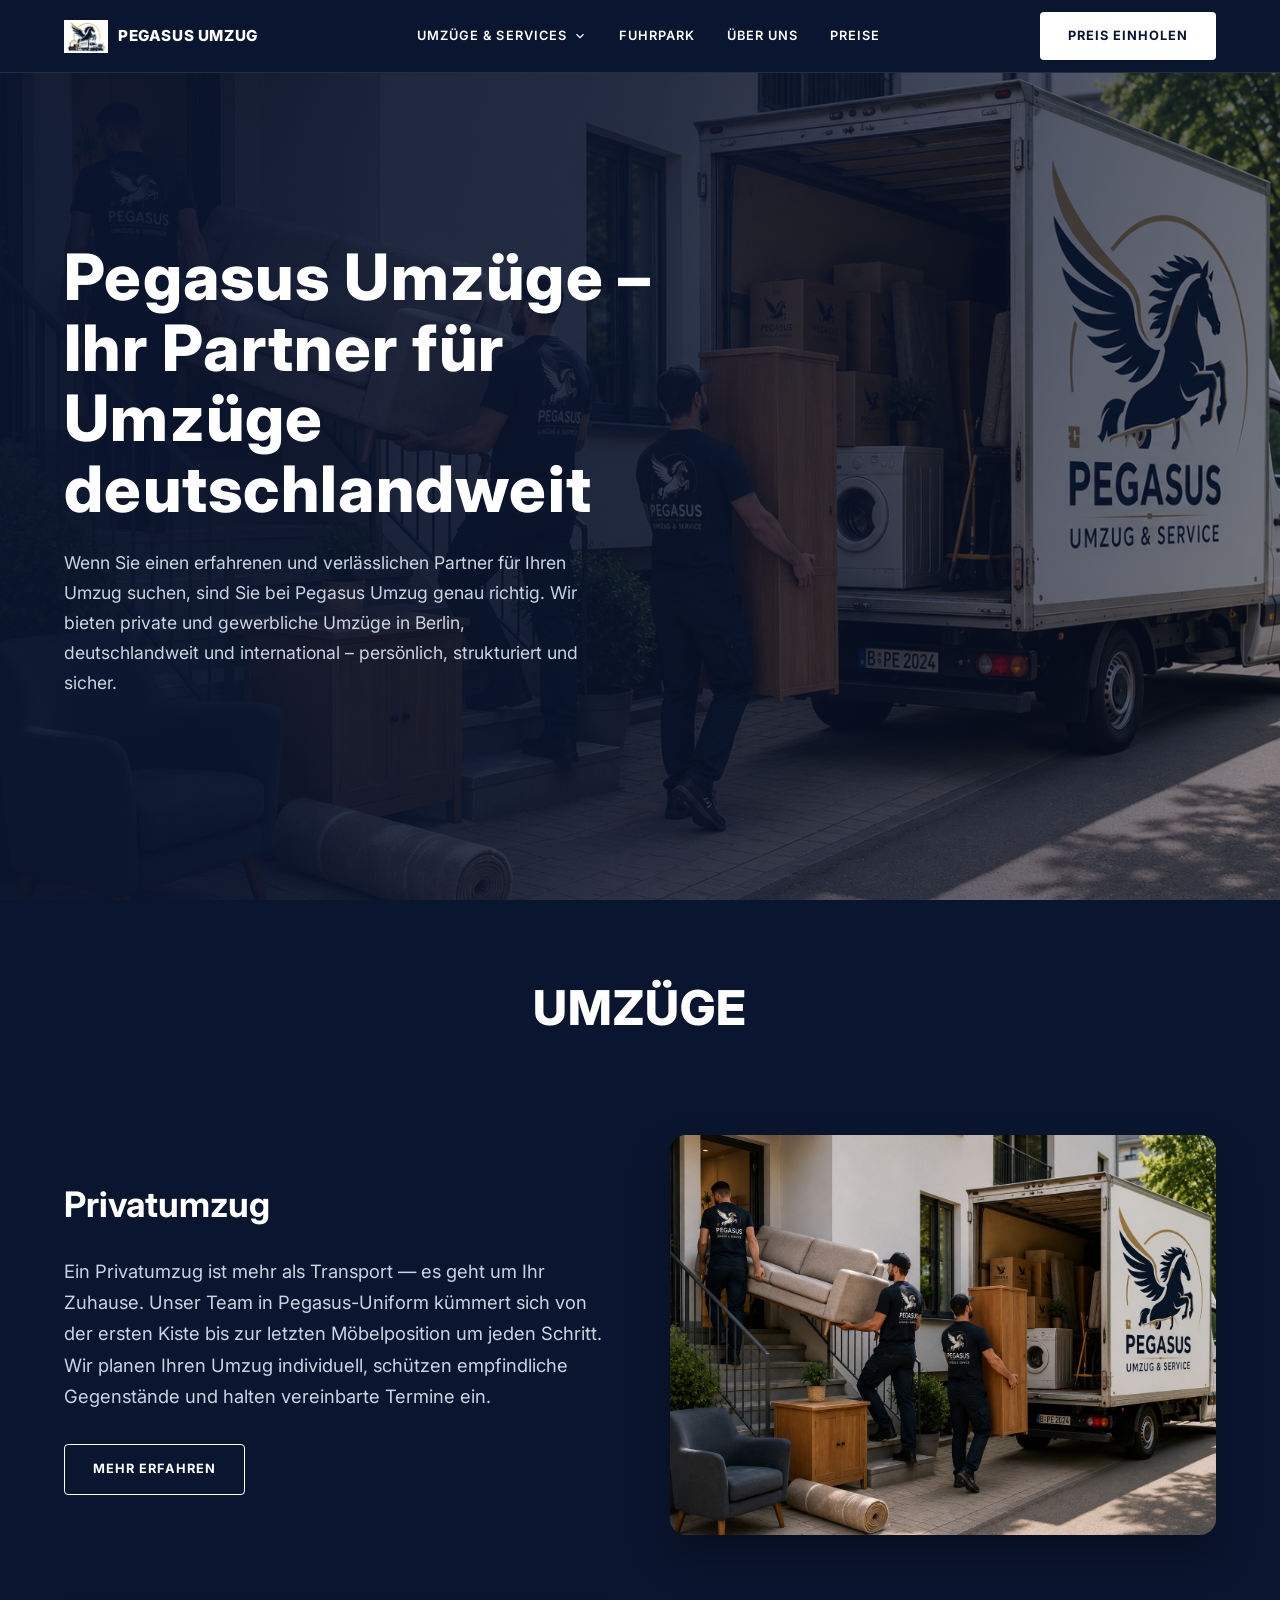
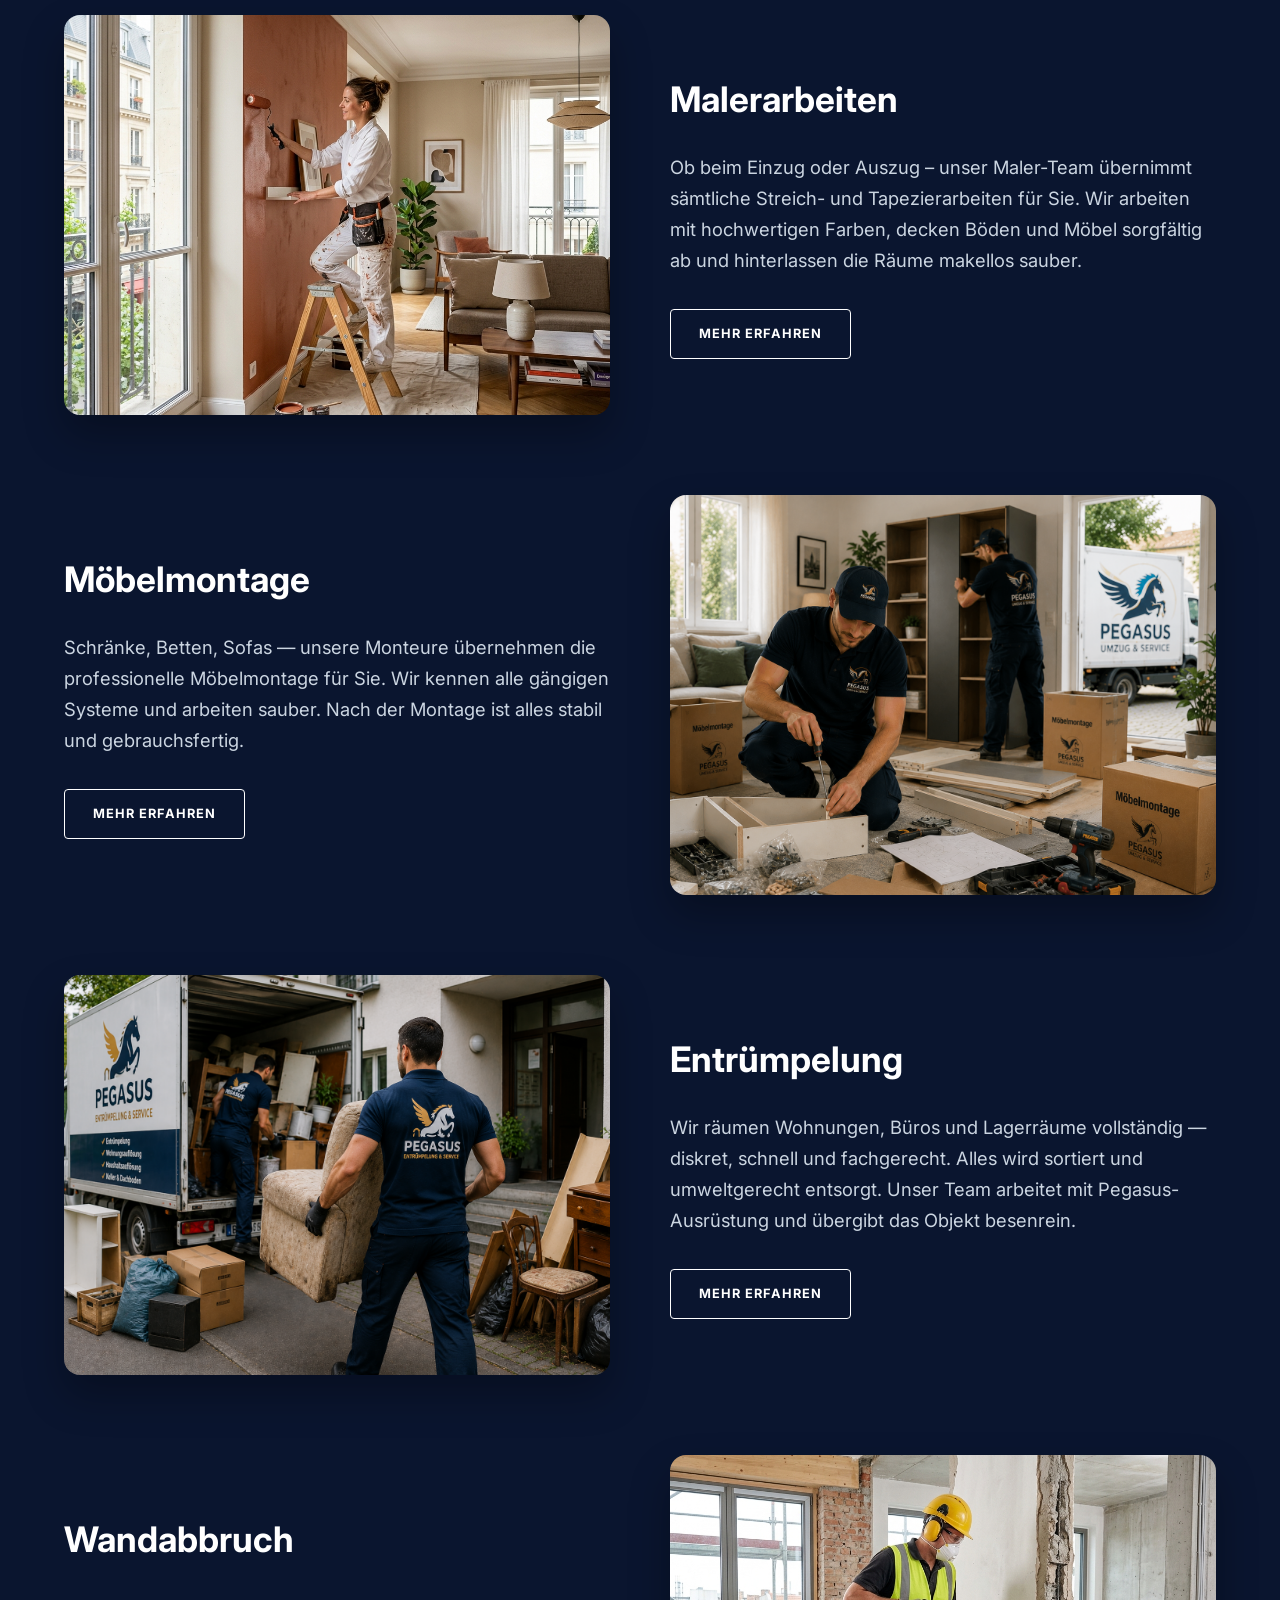
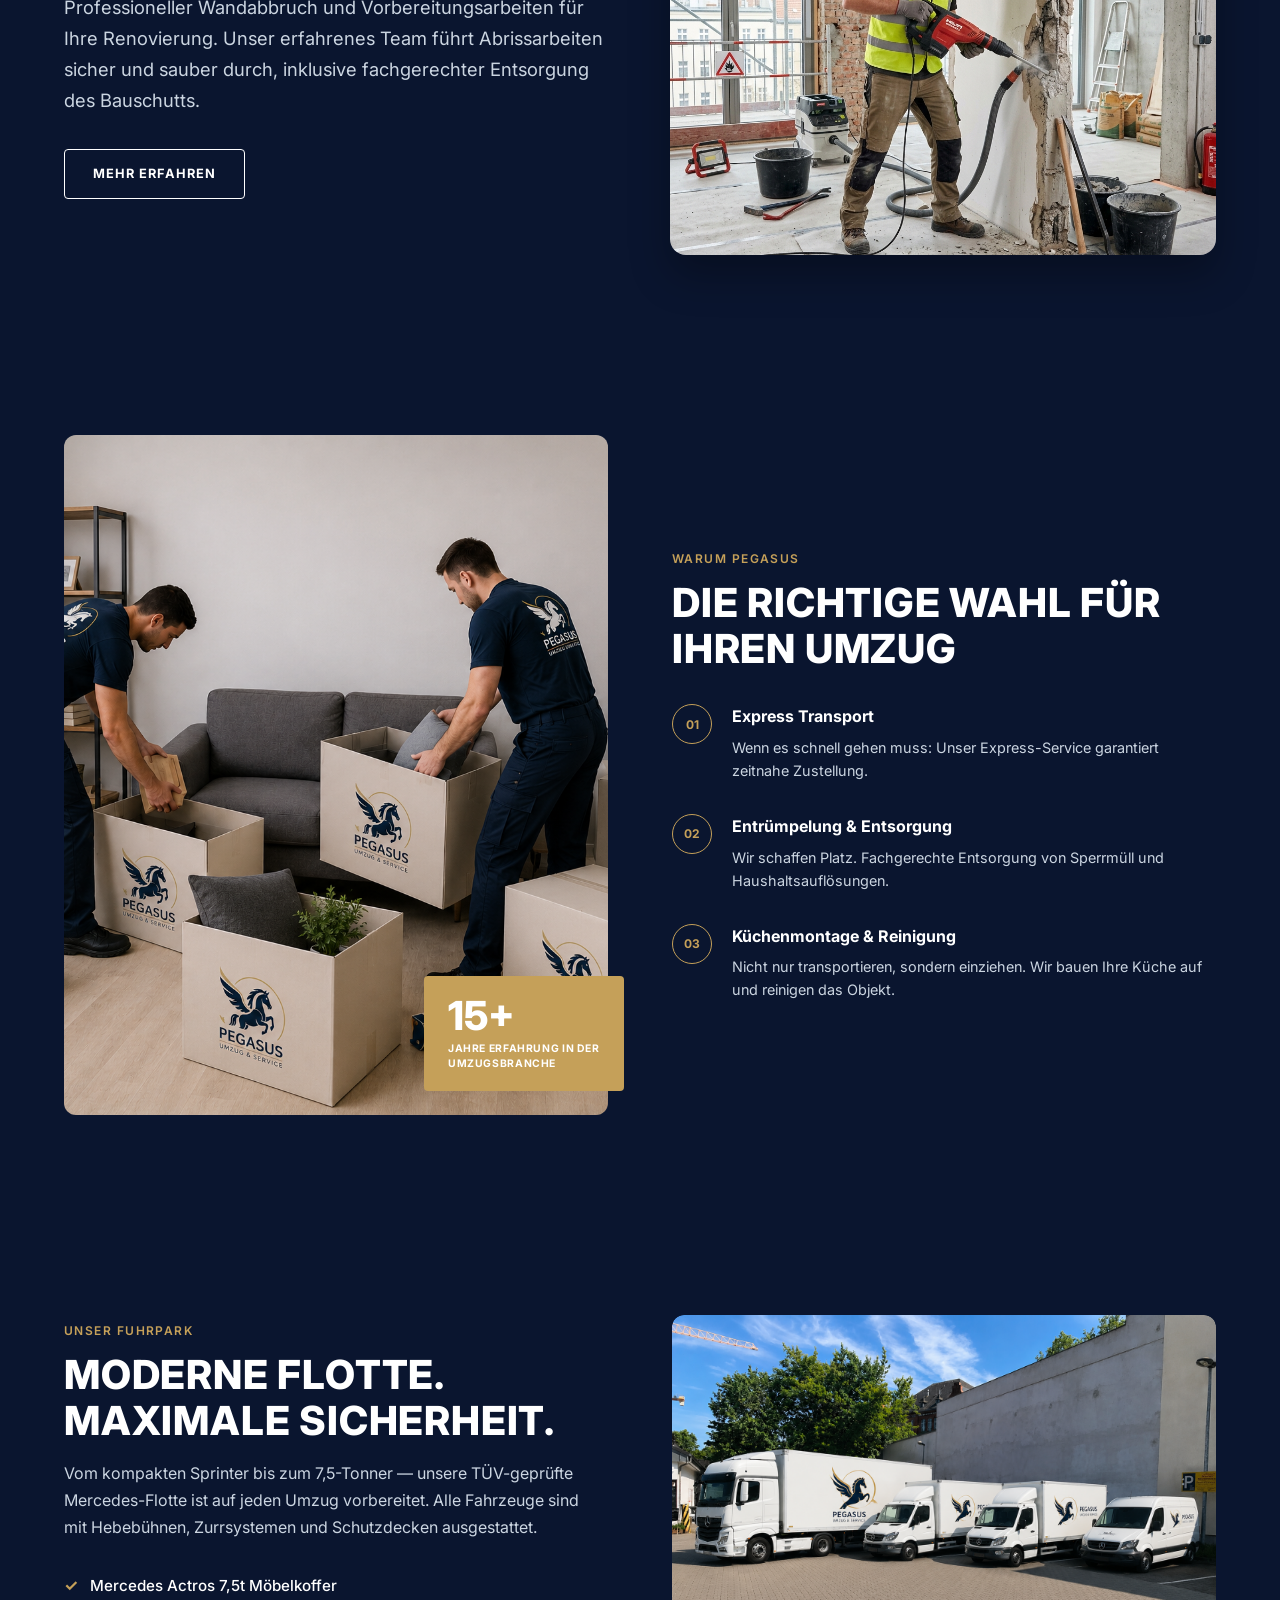
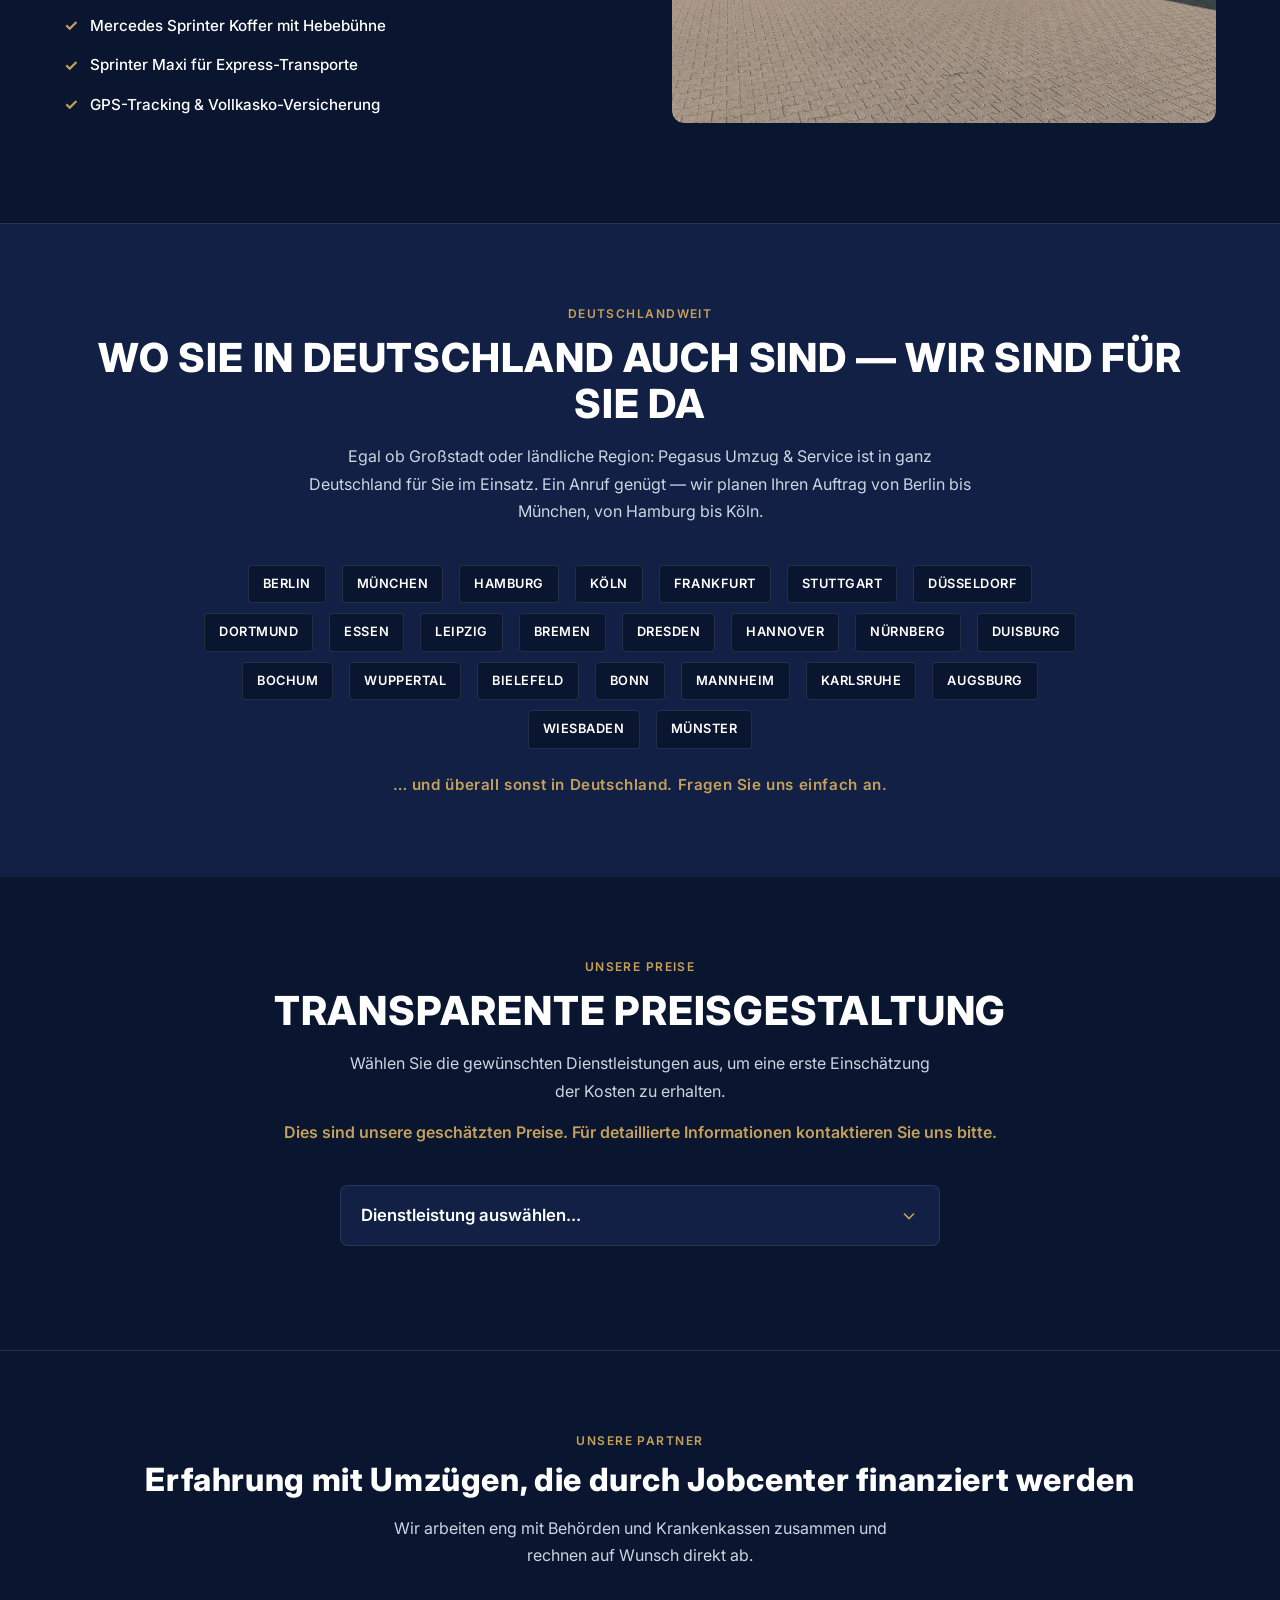
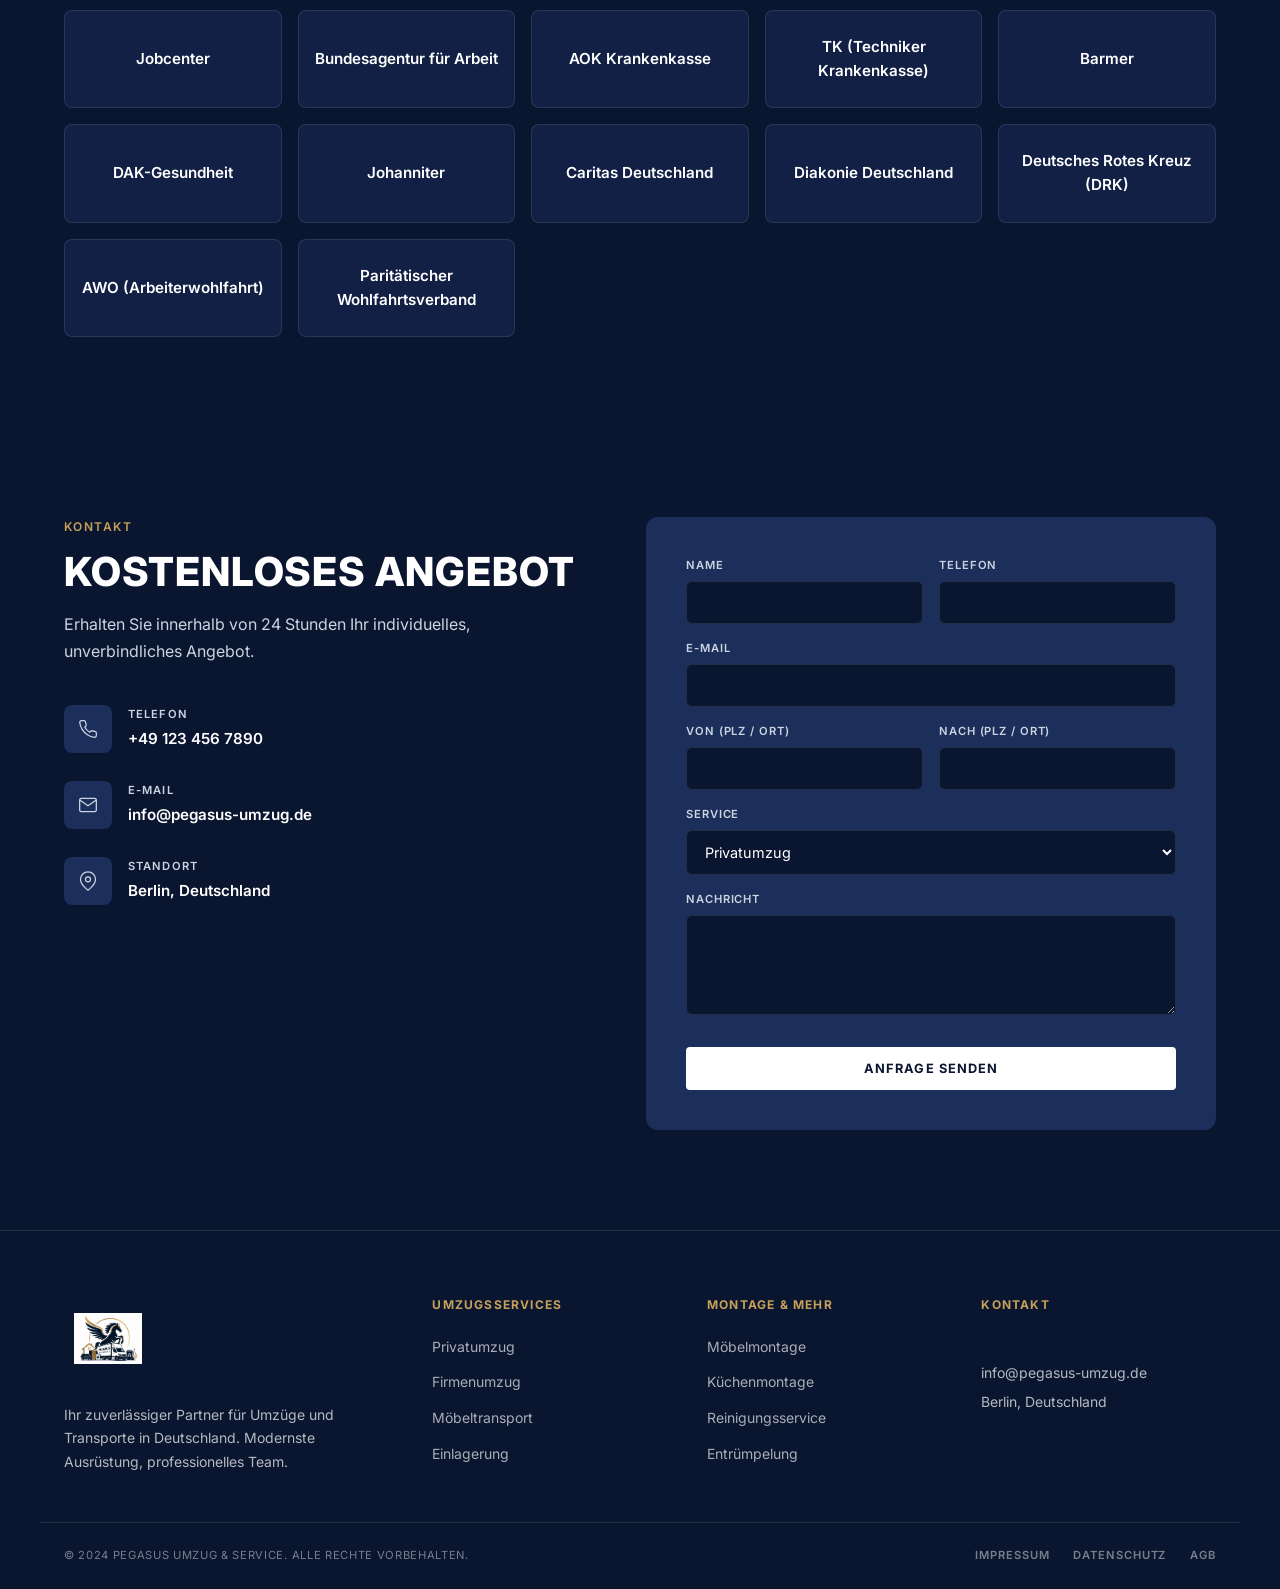
==== commit a992107a: "Add partners section" ====
--- a/index.html
+++ b/index.html
@@ -7,7 +7,7 @@
   <link rel="preconnect" href="https://fonts.googleapis.com" />
   <link rel="preconnect" href="https://fonts.gstatic.com" crossorigin />
   <link href="https://fonts.googleapis.com/css2?family=Inter:wght@400;500;600;700;800&display=swap" rel="stylesheet" />
-  <link rel="stylesheet" href="styles.css" />
+  <link rel="stylesheet" href="styles.css?v=4" />
 </head>
 <body>
   <!-- Header -->
@@ -258,28 +258,28 @@
             <svg viewBox="0 0 24 24" width="20" height="20" fill="none" stroke="currentColor" stroke-width="2"><path d="M6 9l6 6 6-6"/></svg>
           </div>
           <div class="ps-dropdown__list" id="psDropdownList">
-            <label class="ps-item"><input type="checkbox" class="ps-cb" value="399" data-name="Privatumzug" data-price="ab 399 €" /> <span class="ps-name">Privatumzug</span> <span class="ps-price">ab 399 €</span></label>
-            <label class="ps-item"><input type="checkbox" class="ps-cb" value="990" data-name="Firmenumzug" data-price="ab 990 €" /> <span class="ps-name">Firmenumzug</span> <span class="ps-price">ab 990 €</span></label>
-            <label class="ps-item"><input type="checkbox" class="ps-cb" value="790" data-name="Behördenumzug" data-price="ab 790 €" /> <span class="ps-name">Behördenumzug</span> <span class="ps-price">ab 790 €</span></label>
-            <label class="ps-item"><input type="checkbox" class="ps-cb" value="590" data-name="Seniorenumzug" data-price="ab 590 €" /> <span class="ps-name">Seniorenumzug</span> <span class="ps-price">ab 590 €</span></label>
-            <label class="ps-item"><input type="checkbox" class="ps-cb" value="89" data-name="Möbeltransport" data-price="ab 89 €" /> <span class="ps-name">Möbeltransport</span> <span class="ps-price">ab 89 €</span></label>
-            <label class="ps-item"><input type="checkbox" class="ps-cb" value="69" data-name="Kleintransport" data-price="ab 69 €" /> <span class="ps-name">Kleintransport</span> <span class="ps-price">ab 69 €</span></label>
-            <label class="ps-item"><input type="checkbox" class="ps-cb" value="79" data-name="Transportservice" data-price="ab 79 €" /> <span class="ps-name">Transportservice</span> <span class="ps-price">ab 79 €</span></label>
-            <label class="ps-item"><input type="checkbox" class="ps-cb" value="149" data-name="Express Transport" data-price="ab 149 €" /> <span class="ps-name">Express Transport</span> <span class="ps-price">ab 149 €</span></label>
-            <label class="ps-item"><input type="checkbox" class="ps-cb" value="59" data-name="Beiladung" data-price="ab 59 €" /> <span class="ps-name">Beiladung</span> <span class="ps-price">ab 59 €</span></label>
-            <label class="ps-item"><input type="checkbox" class="ps-cb" value="49" data-name="Einlagerung" data-price="ab 49 €/Monat" /> <span class="ps-name">Einlagerung</span> <span class="ps-price">ab 49 €/Monat</span></label>
-            <label class="ps-item"><input type="checkbox" class="ps-cb" value="120" data-name="Halteverbotszone" data-price="ab 120 €" /> <span class="ps-name">Halteverbotszone</span> <span class="ps-price">ab 120 €</span></label>
-            <label class="ps-item"><input type="checkbox" class="ps-cb" value="79" data-name="Möbelmontage" data-price="ab 79 €" /> <span class="ps-name">Möbelmontage</span> <span class="ps-price">ab 79 €</span></label>
-            <label class="ps-item"><input type="checkbox" class="ps-cb" value="299" data-name="Küchenmontage" data-price="ab 299 €" /> <span class="ps-name">Küchenmontage</span> <span class="ps-price">ab 299 €</span></label>
-            <label class="ps-item"><input type="checkbox" class="ps-cb" value="49" data-name="Verpackung" data-price="ab 49 €" /> <span class="ps-name">Verpackung</span> <span class="ps-price">ab 49 €</span></label>
-            <label class="ps-item"><input type="checkbox" class="ps-cb" value="10" data-name="Malerarbeiten" data-price="ab 10 €/m²" /> <span class="ps-name">Malerarbeiten</span> <span class="ps-price">ab 10 €/m²</span></label>
-            <label class="ps-item"><input type="checkbox" class="ps-cb" value="29" data-name="Reinigungservice" data-price="ab 29 €/h" /> <span class="ps-name">Reinigungservice</span> <span class="ps-price">ab 29 €/h</span></label>
-            <label class="ps-item"><input type="checkbox" class="ps-cb" value="149" data-name="Gartenreinigung" data-price="ab 149 €" /> <span class="ps-name">Gartenreinigung</span> <span class="ps-price">ab 149 €</span></label>
-            <label class="ps-item"><input type="checkbox" class="ps-cb" value="40" data-name="Wandabbruch" data-price="ab 40 €/m²" /> <span class="ps-name">Wandabbruch</span> <span class="ps-price">ab 40 €/m²</span></label>
-            <label class="ps-item"><input type="checkbox" class="ps-cb" value="299" data-name="Entrümpelung" data-price="ab 299 €" /> <span class="ps-name">Entrümpelung</span> <span class="ps-price">ab 299 €</span></label>
-            <label class="ps-item"><input type="checkbox" class="ps-cb" value="249" data-name="Kellerauflösung" data-price="ab 249 €" /> <span class="ps-name">Kellerauflösung</span> <span class="ps-price">ab 249 €</span></label>
-            <label class="ps-item"><input type="checkbox" class="ps-cb" value="89" data-name="Sperrmüll" data-price="ab 89 €" /> <span class="ps-name">Sperrmüll</span> <span class="ps-price">ab 89 €</span></label>
-            <label class="ps-item"><input type="checkbox" class="ps-cb" value="790" data-name="Haushaltsauflösung" data-price="ab 790 €" /> <span class="ps-name">Haushaltsauflösung</span> <span class="ps-price">ab 790 €</span></label>
+            <label class="ps-item"><input type="checkbox" class="ps-cb" value="399" data-name="Privatumzug" data-price="ab 399 €" /> <span class="ps-name">Privatumzug</span></label>
+            <label class="ps-item"><input type="checkbox" class="ps-cb" value="990" data-name="Firmenumzug" data-price="ab 990 €" /> <span class="ps-name">Firmenumzug</span></label>
+            <label class="ps-item"><input type="checkbox" class="ps-cb" value="790" data-name="Behördenumzug" data-price="ab 790 €" /> <span class="ps-name">Behördenumzug</span></label>
+            <label class="ps-item"><input type="checkbox" class="ps-cb" value="590" data-name="Seniorenumzug" data-price="ab 590 €" /> <span class="ps-name">Seniorenumzug</span></label>
+            <label class="ps-item"><input type="checkbox" class="ps-cb" value="89" data-name="Möbeltransport" data-price="ab 89 €" /> <span class="ps-name">Möbeltransport</span></label>
+            <label class="ps-item"><input type="checkbox" class="ps-cb" value="69" data-name="Kleintransport" data-price="ab 69 €" /> <span class="ps-name">Kleintransport</span></label>
+            <label class="ps-item"><input type="checkbox" class="ps-cb" value="79" data-name="Transportservice" data-price="ab 79 €" /> <span class="ps-name">Transportservice</span></label>
+            <label class="ps-item"><input type="checkbox" class="ps-cb" value="149" data-name="Express Transport" data-price="ab 149 €" /> <span class="ps-name">Express Transport</span></label>
+            <label class="ps-item"><input type="checkbox" class="ps-cb" value="59" data-name="Beiladung" data-price="ab 59 €" /> <span class="ps-name">Beiladung</span></label>
+            <label class="ps-item"><input type="checkbox" class="ps-cb" value="49" data-name="Einlagerung" data-price="ab 49 €/Monat" /> <span class="ps-name">Einlagerung</span></label>
+            <label class="ps-item"><input type="checkbox" class="ps-cb" value="120" data-name="Halteverbotszone" data-price="ab 120 €" /> <span class="ps-name">Halteverbotszone</span></label>
+            <label class="ps-item"><input type="checkbox" class="ps-cb" value="79" data-name="Möbelmontage" data-price="ab 79 €" /> <span class="ps-name">Möbelmontage</span></label>
+            <label class="ps-item"><input type="checkbox" class="ps-cb" value="299" data-name="Küchenmontage" data-price="ab 299 €" /> <span class="ps-name">Küchenmontage</span></label>
+            <label class="ps-item"><input type="checkbox" class="ps-cb" value="49" data-name="Verpackung" data-price="ab 49 €" /> <span class="ps-name">Verpackung</span></label>
+            <label class="ps-item"><input type="checkbox" class="ps-cb" value="10" data-name="Malerarbeiten" data-price="ab 10 €/m²" /> <span class="ps-name">Malerarbeiten</span></label>
+            <label class="ps-item"><input type="checkbox" class="ps-cb" value="29" data-name="Reinigungservice" data-price="ab 29 €/h" /> <span class="ps-name">Reinigungservice</span></label>
+            <label class="ps-item"><input type="checkbox" class="ps-cb" value="149" data-name="Gartenreinigung" data-price="ab 149 €" /> <span class="ps-name">Gartenreinigung</span></label>
+            <label class="ps-item"><input type="checkbox" class="ps-cb" value="40" data-name="Wandabbruch" data-price="ab 40 €/m²" /> <span class="ps-name">Wandabbruch</span></label>
+            <label class="ps-item"><input type="checkbox" class="ps-cb" value="299" data-name="Entrümpelung" data-price="ab 299 €" /> <span class="ps-name">Entrümpelung</span></label>
+            <label class="ps-item"><input type="checkbox" class="ps-cb" value="249" data-name="Kellerauflösung" data-price="ab 249 €" /> <span class="ps-name">Kellerauflösung</span></label>
+            <label class="ps-item"><input type="checkbox" class="ps-cb" value="89" data-name="Sperrmüll" data-price="ab 89 €" /> <span class="ps-name">Sperrmüll</span></label>
+            <label class="ps-item"><input type="checkbox" class="ps-cb" value="790" data-name="Haushaltsauflösung" data-price="ab 790 €" /> <span class="ps-name">Haushaltsauflösung</span></label>
           </div>
         </div>
 
@@ -297,6 +297,30 @@
       </div>
     </div>
   </section>
+
+  <!-- Partners -->
+  <section class="partners" id="partner">
+    <div class="container partners__inner">
+      <p class="label">UNSERE PARTNER</p>
+      <h2 class="section-title" style="text-transform: none; font-size: 2rem;">Erfahrung mit Umzügen, die durch Jobcenter finanziert werden</h2>
+      <p class="section-desc" style="margin: 0 auto;">Wir arbeiten eng mit Behörden und Krankenkassen zusammen und rechnen auf Wunsch direkt ab.</p>
+      <div class="partners__grid">
+        <div class="partner-card">Jobcenter</div>
+        <div class="partner-card">Bundesagentur für Arbeit</div>
+        <div class="partner-card">AOK Krankenkasse</div>
+        <div class="partner-card">TK (Techniker Krankenkasse)</div>
+        <div class="partner-card">Barmer</div>
+        <div class="partner-card">DAK-Gesundheit</div>
+        <div class="partner-card">Johanniter</div>
+        <div class="partner-card">Caritas Deutschland</div>
+        <div class="partner-card">Diakonie Deutschland</div>
+        <div class="partner-card">Deutsches Rotes Kreuz (DRK)</div>
+        <div class="partner-card">AWO (Arbeiterwohlfahrt)</div>
+        <div class="partner-card">Paritätischer Wohlfahrtsverband</div>
+      </div>
+    </div>
+  </section>
+
   <!-- Contact -->
   <section class="contact" id="kontakt">
     <div class="container contact__inner">
@@ -418,6 +442,6 @@
 
   <script src="services-data.js?v=5"></script>
   <script src="form.js?v=4"></script>
-  <script src="script.js?v=4"></script>
+  <script src="script.js?v=6"></script>
 </body>
 </html>
--- a/styles.css
+++ b/styles.css
@@ -1259,10 +1259,11 @@
   font-size: 0.9rem;
 }
 .ps-summary {
-  background: var(--navy);
+  background: var(--gray-50);
+  border: 1px solid var(--gray-200);
   border-radius: 12px;
   padding: 32px;
-  color: var(--white);
+  color: var(--navy);
   box-shadow: 0 10px 30px rgba(0,0,0,0.15);
   animation: fadeIn 0.4s ease;
 }
@@ -1273,7 +1274,7 @@
 .ps-summary h3 {
   font-size: 1.2rem;
   font-weight: 700;
-  color: var(--white);
+  color: var(--navy);
   margin-bottom: 20px;
   padding-bottom: 12px;
   border-bottom: 1px solid rgba(255,255,255,0.1);
@@ -1292,7 +1293,7 @@
   color: var(--gray-400);
 }
 .ps-summary__list li span {
-  color: var(--white);
+  color: var(--navy);
   font-weight: 600;
 }
 .ps-summary__total {
@@ -1316,3 +1317,39 @@
   color: var(--gold);
   font-weight: 800;
 }
+
+/* ===== Partners ===== */
+.partners {
+  padding: 80px 0;
+  background: var(--white);
+  border-top: 1px solid var(--gray-200);
+}
+.partners__inner {
+  text-align: center;
+}
+.partners__grid {
+  display: grid;
+  grid-template-columns: repeat(auto-fit, minmax(200px, 1fr));
+  gap: 16px;
+  margin-top: 40px;
+}
+.partner-card {
+  background: var(--gray-50);
+  border: 1px solid var(--gray-200);
+  border-radius: 8px;
+  padding: 24px 16px;
+  font-size: 0.95rem;
+  font-weight: 600;
+  color: var(--navy);
+  display: flex;
+  align-items: center;
+  justify-content: center;
+  text-align: center;
+  transition: transform 0.2s, box-shadow 0.2s, border-color 0.2s;
+  min-height: 80px;
+}
+.partner-card:hover {
+  transform: translateY(-3px);
+  box-shadow: 0 10px 20px rgba(0,0,0,0.1);
+  border-color: var(--gold);
+}
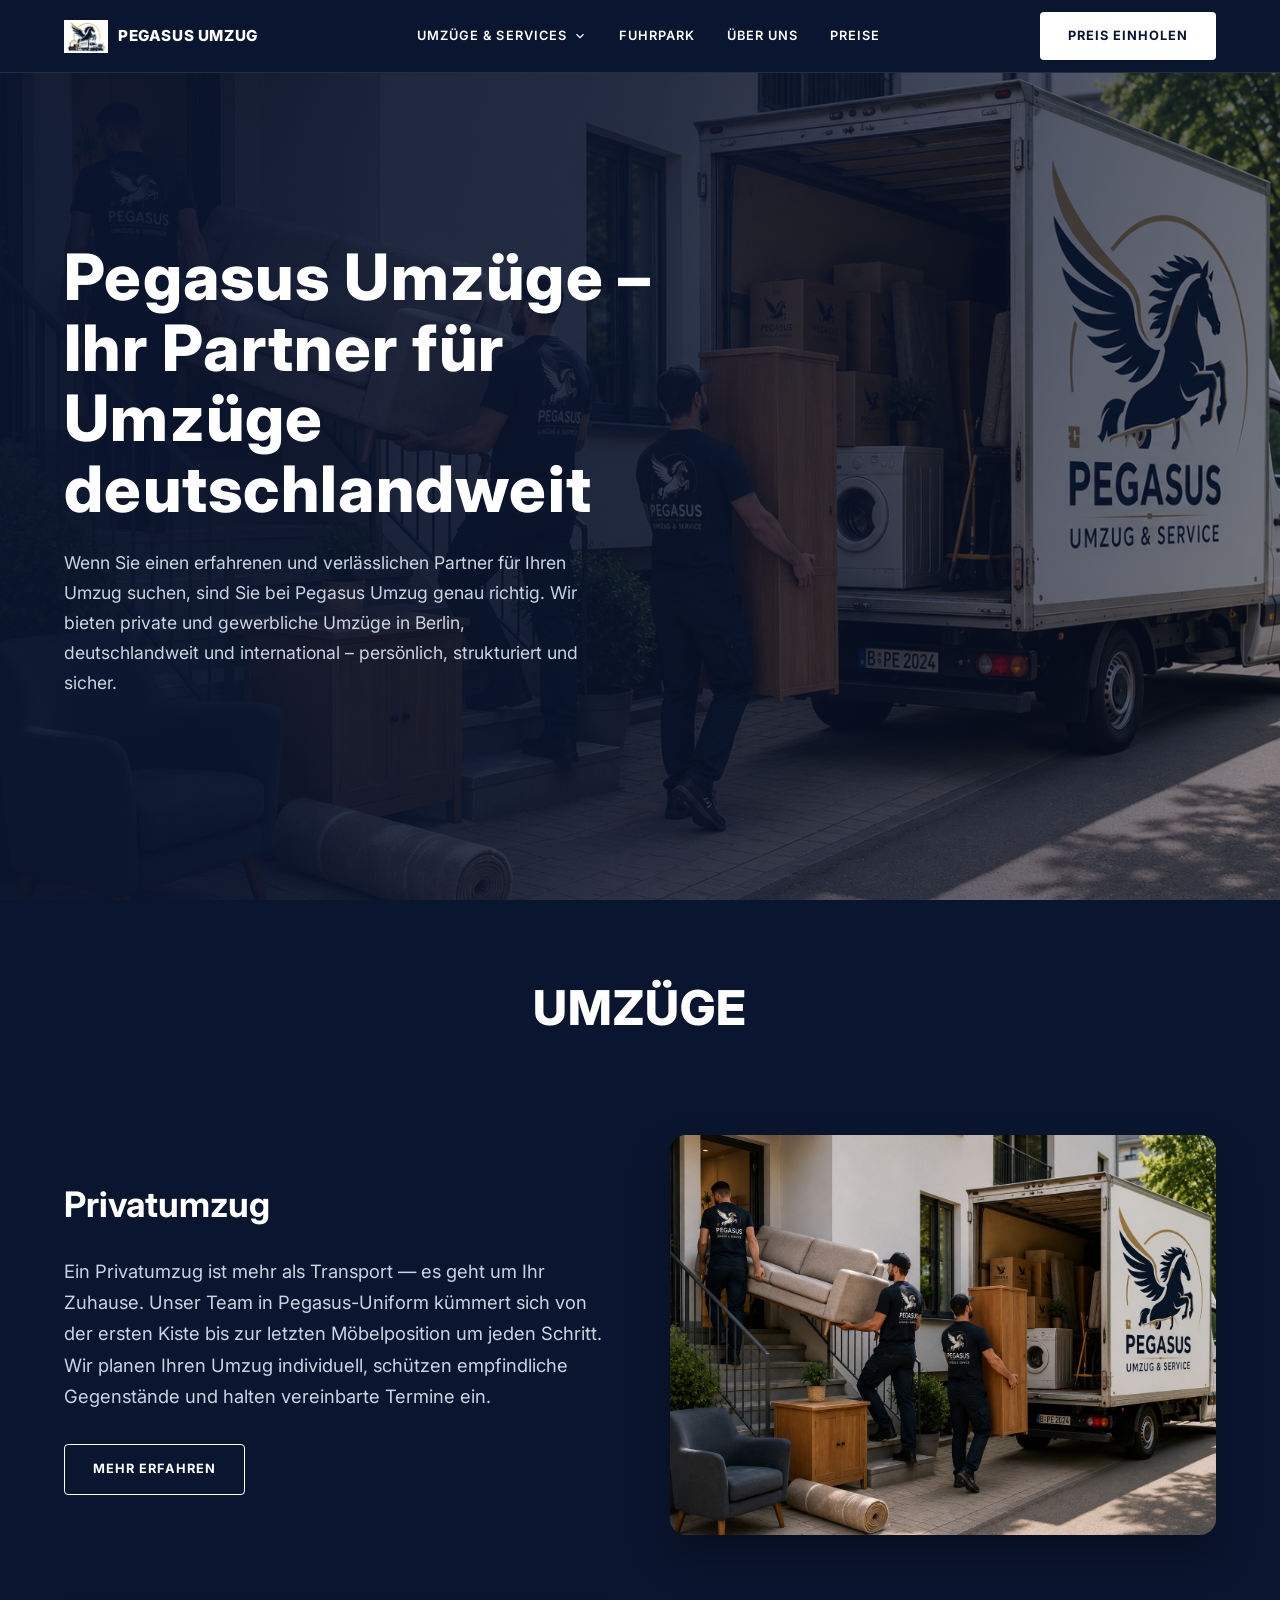
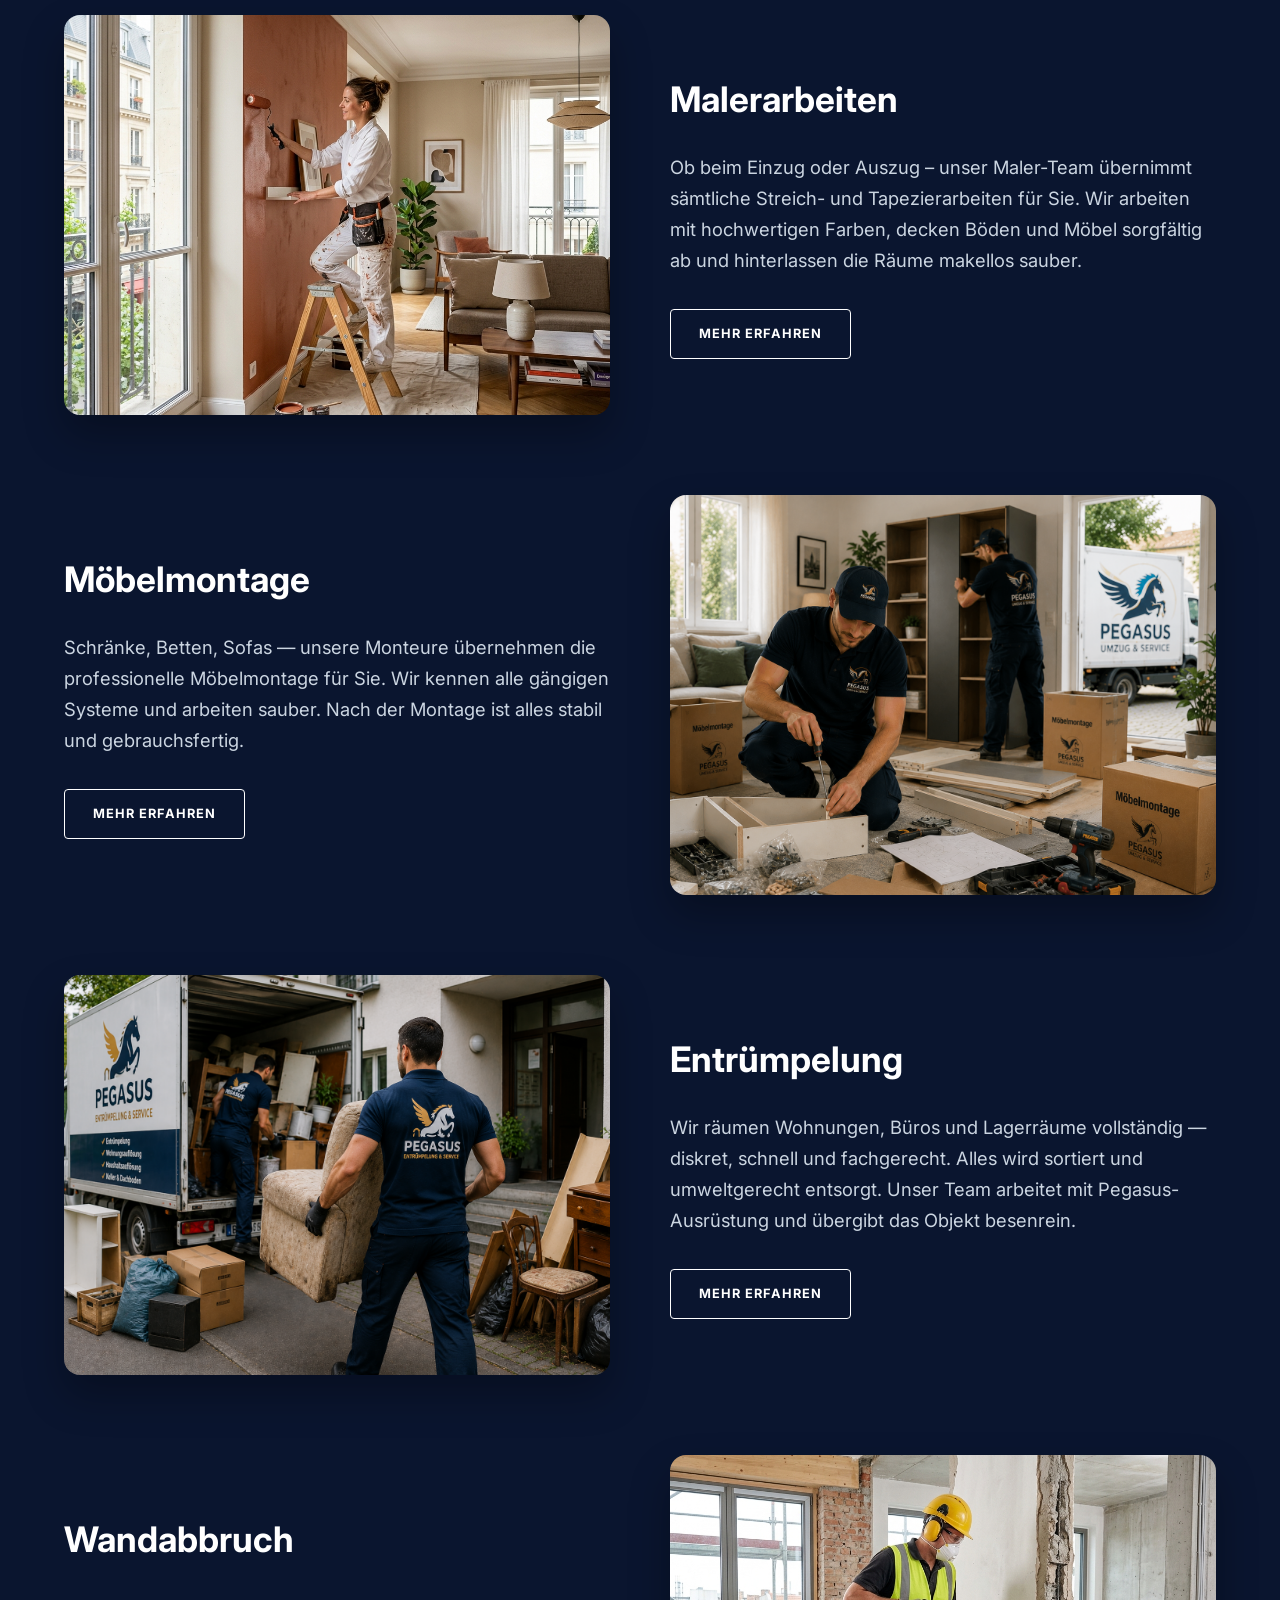
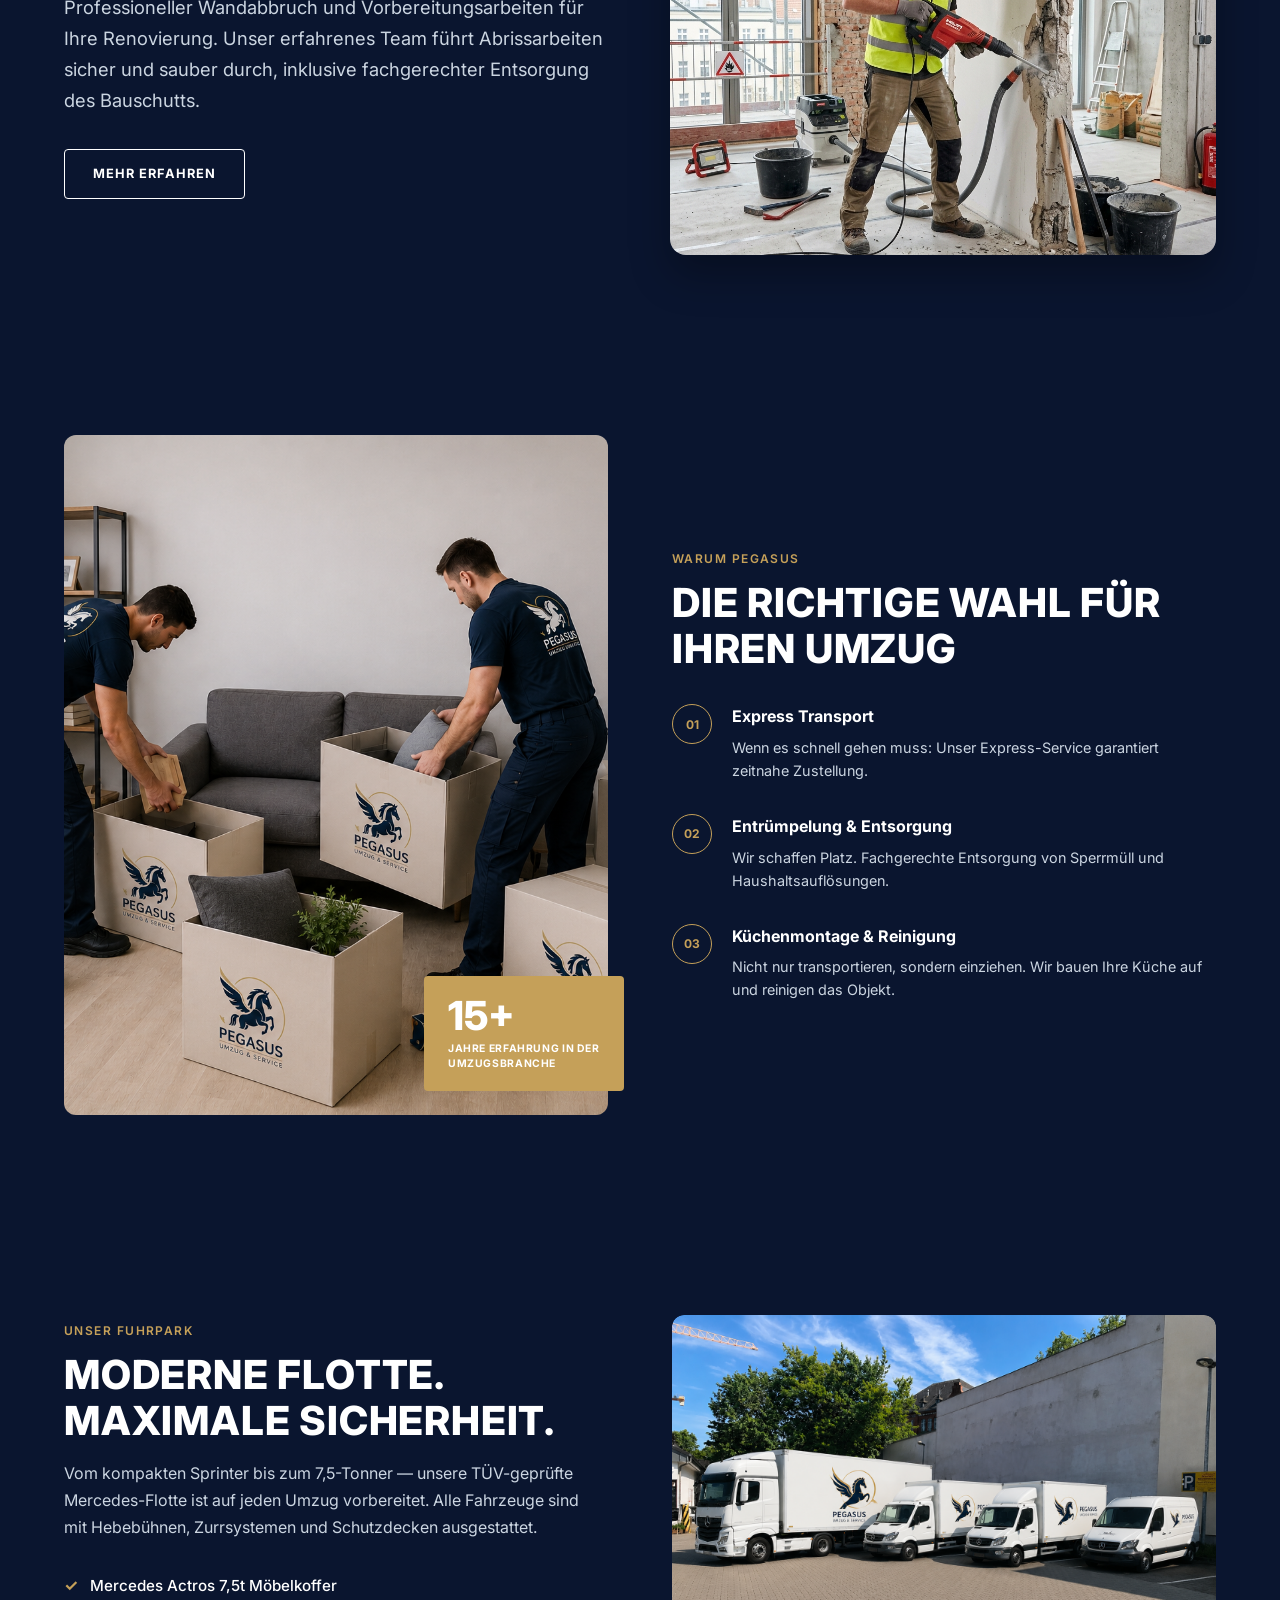
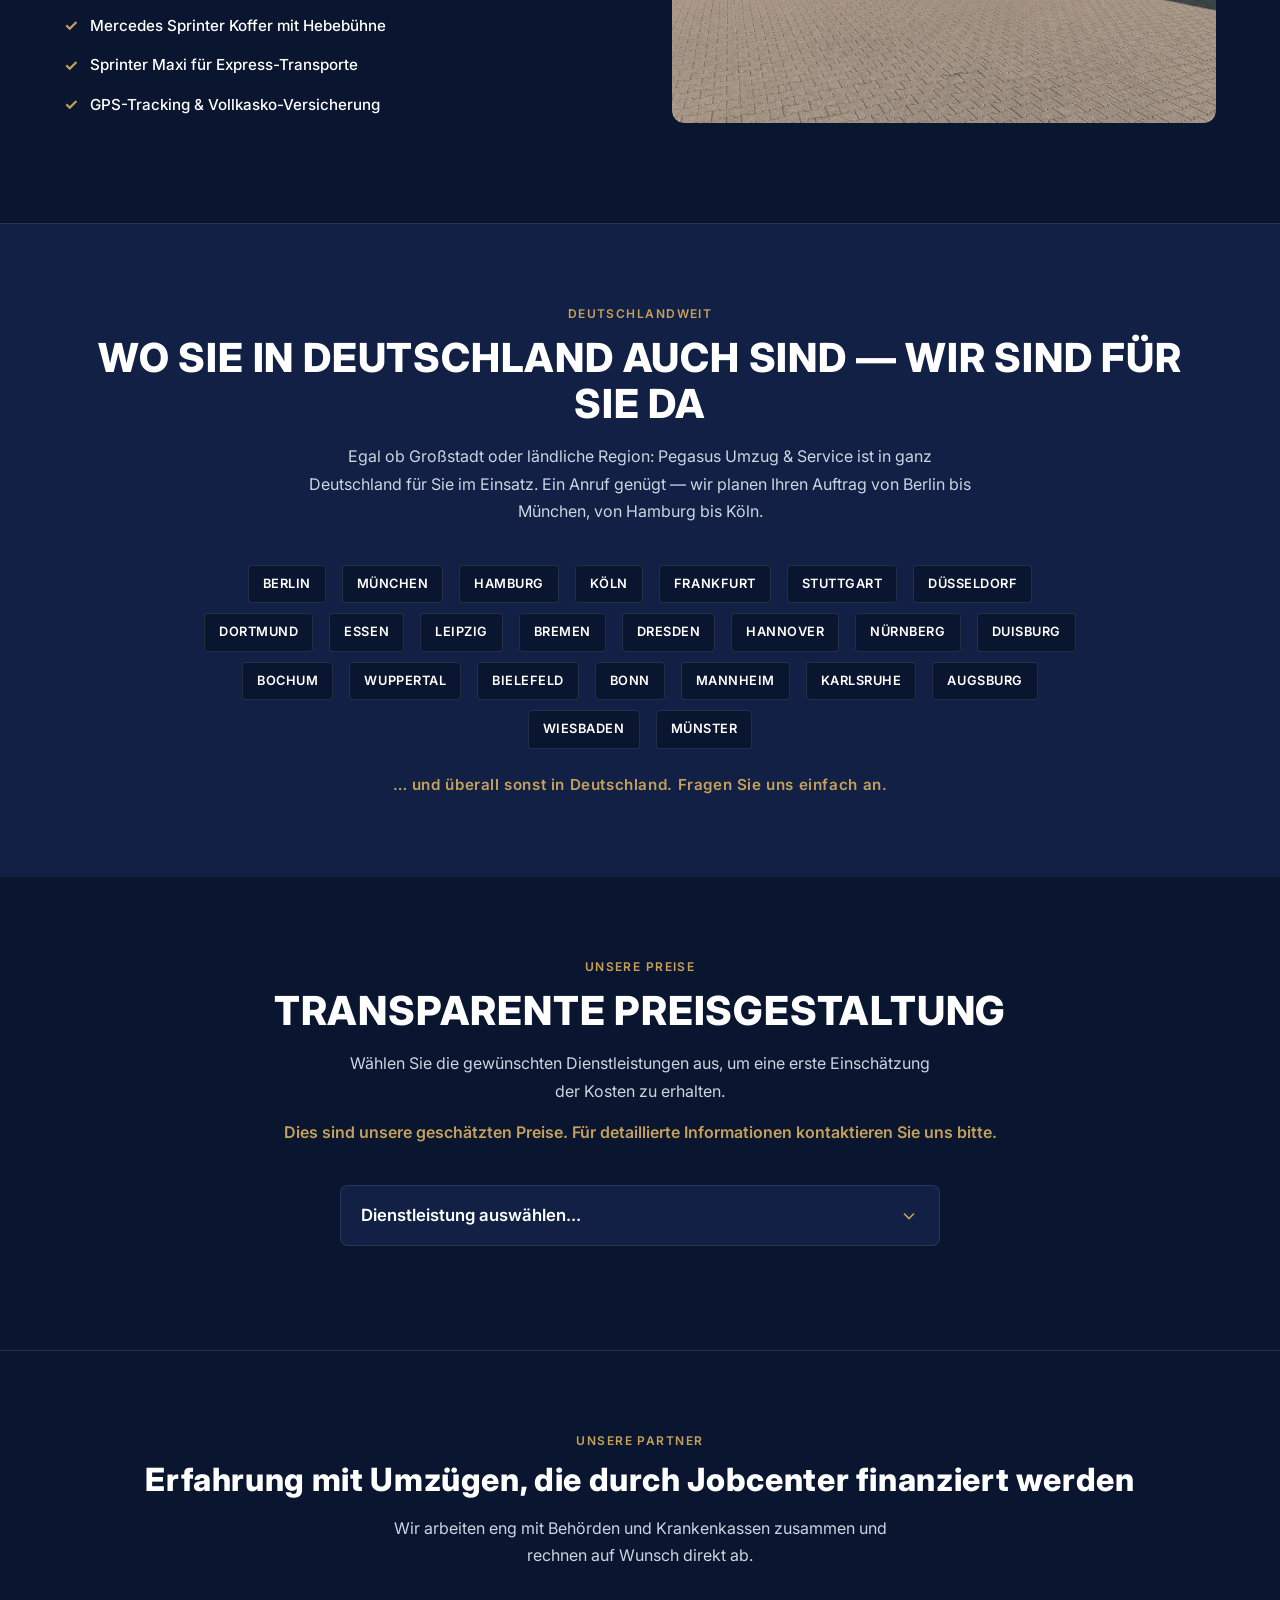
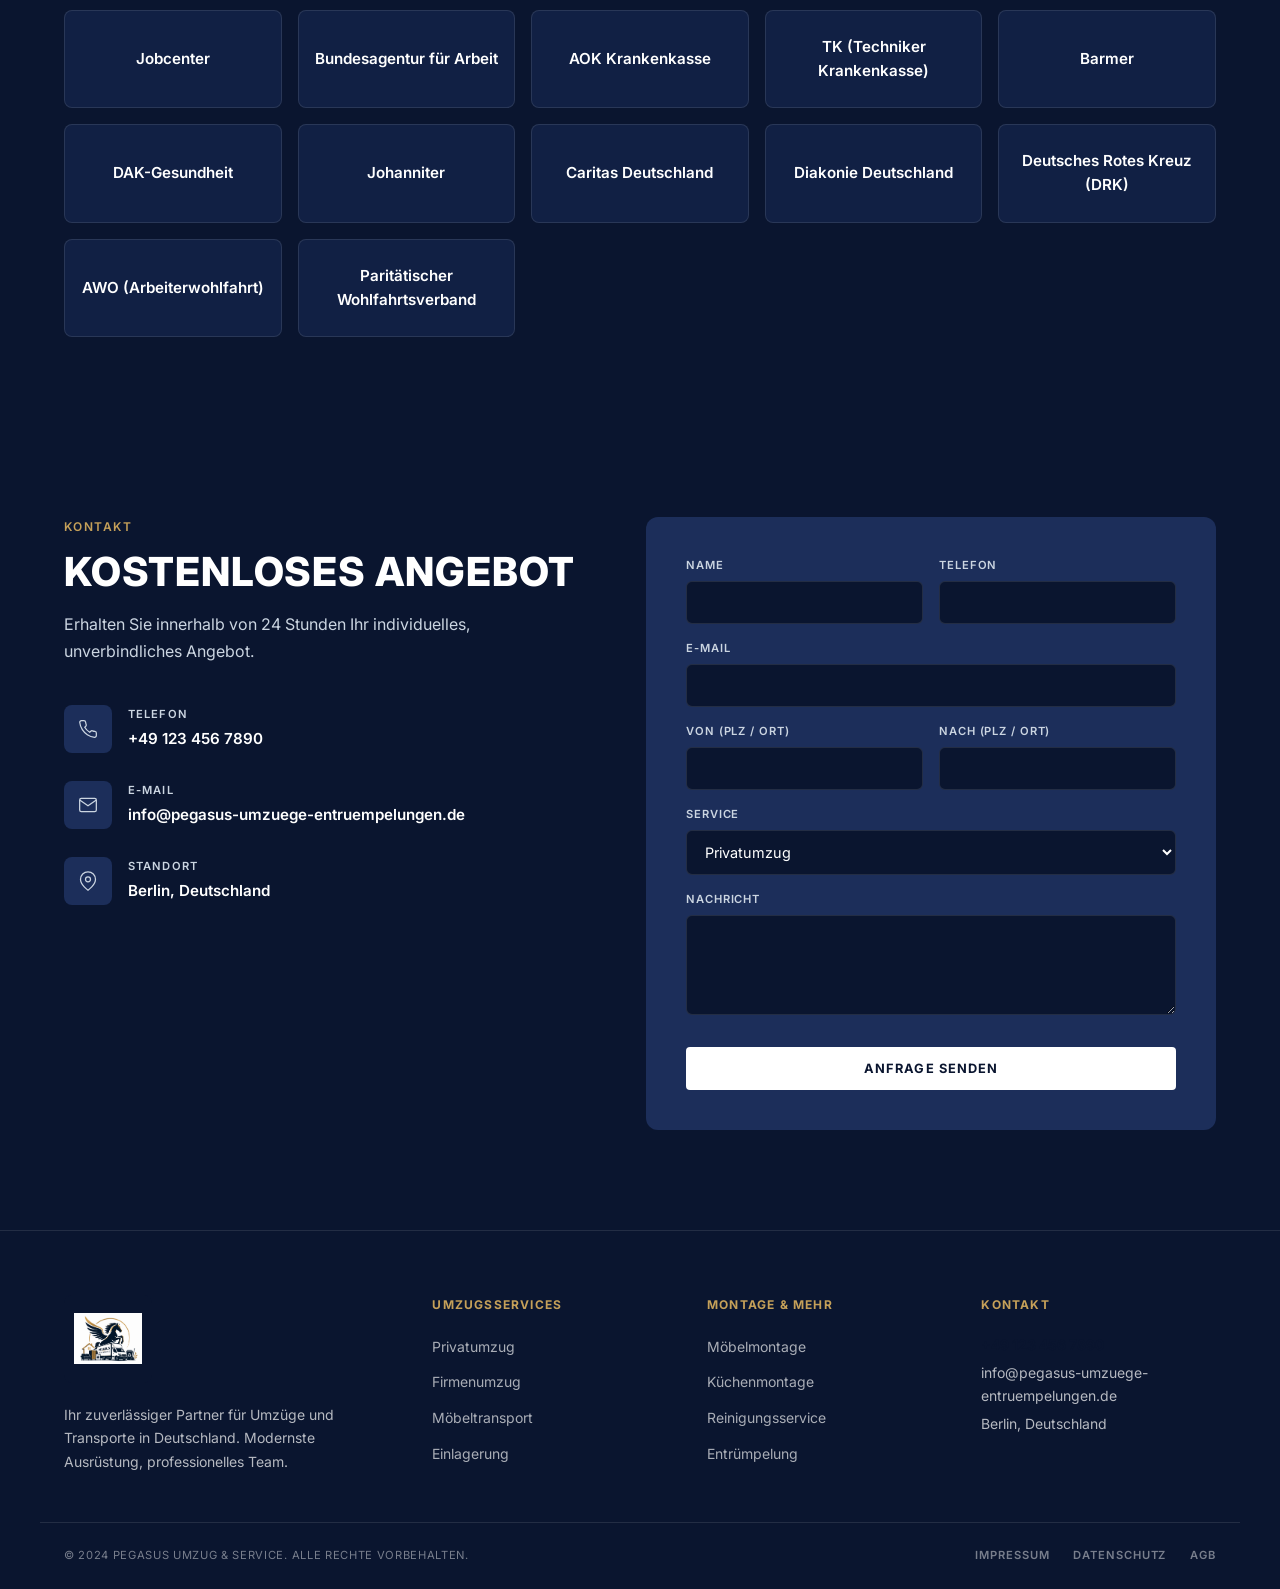
==== commit b4ad9c51: "Update contact email to info@pegasus-umzuege-entruempelungen.de" ====
--- a/index.html
+++ b/index.html
@@ -344,7 +344,7 @@
             </div>
             <div>
               <span class="contact__label">E-MAIL</span>
-              <a href="mailto:info@pegasus-umzug.de">info@pegasus-umzug.de</a>
+              <a href="mailto:info@pegasus-umzuege-entruempelungen.de">info@pegasus-umzuege-entruempelungen.de</a>
             </div>
           </div>
           <div class="contact__item">
@@ -426,7 +426,7 @@
       <div class="footer__col">
         <h4>KONTAKT</h4>
         <p class="footer__phone">+49 123 456 7890</p>
-        <p>info@pegasus-umzug.de</p>
+        <p>info@pegasus-umzuege-entruempelungen.de</p>
         <p>Berlin, Deutschland</p>
       </div>
     </div>
